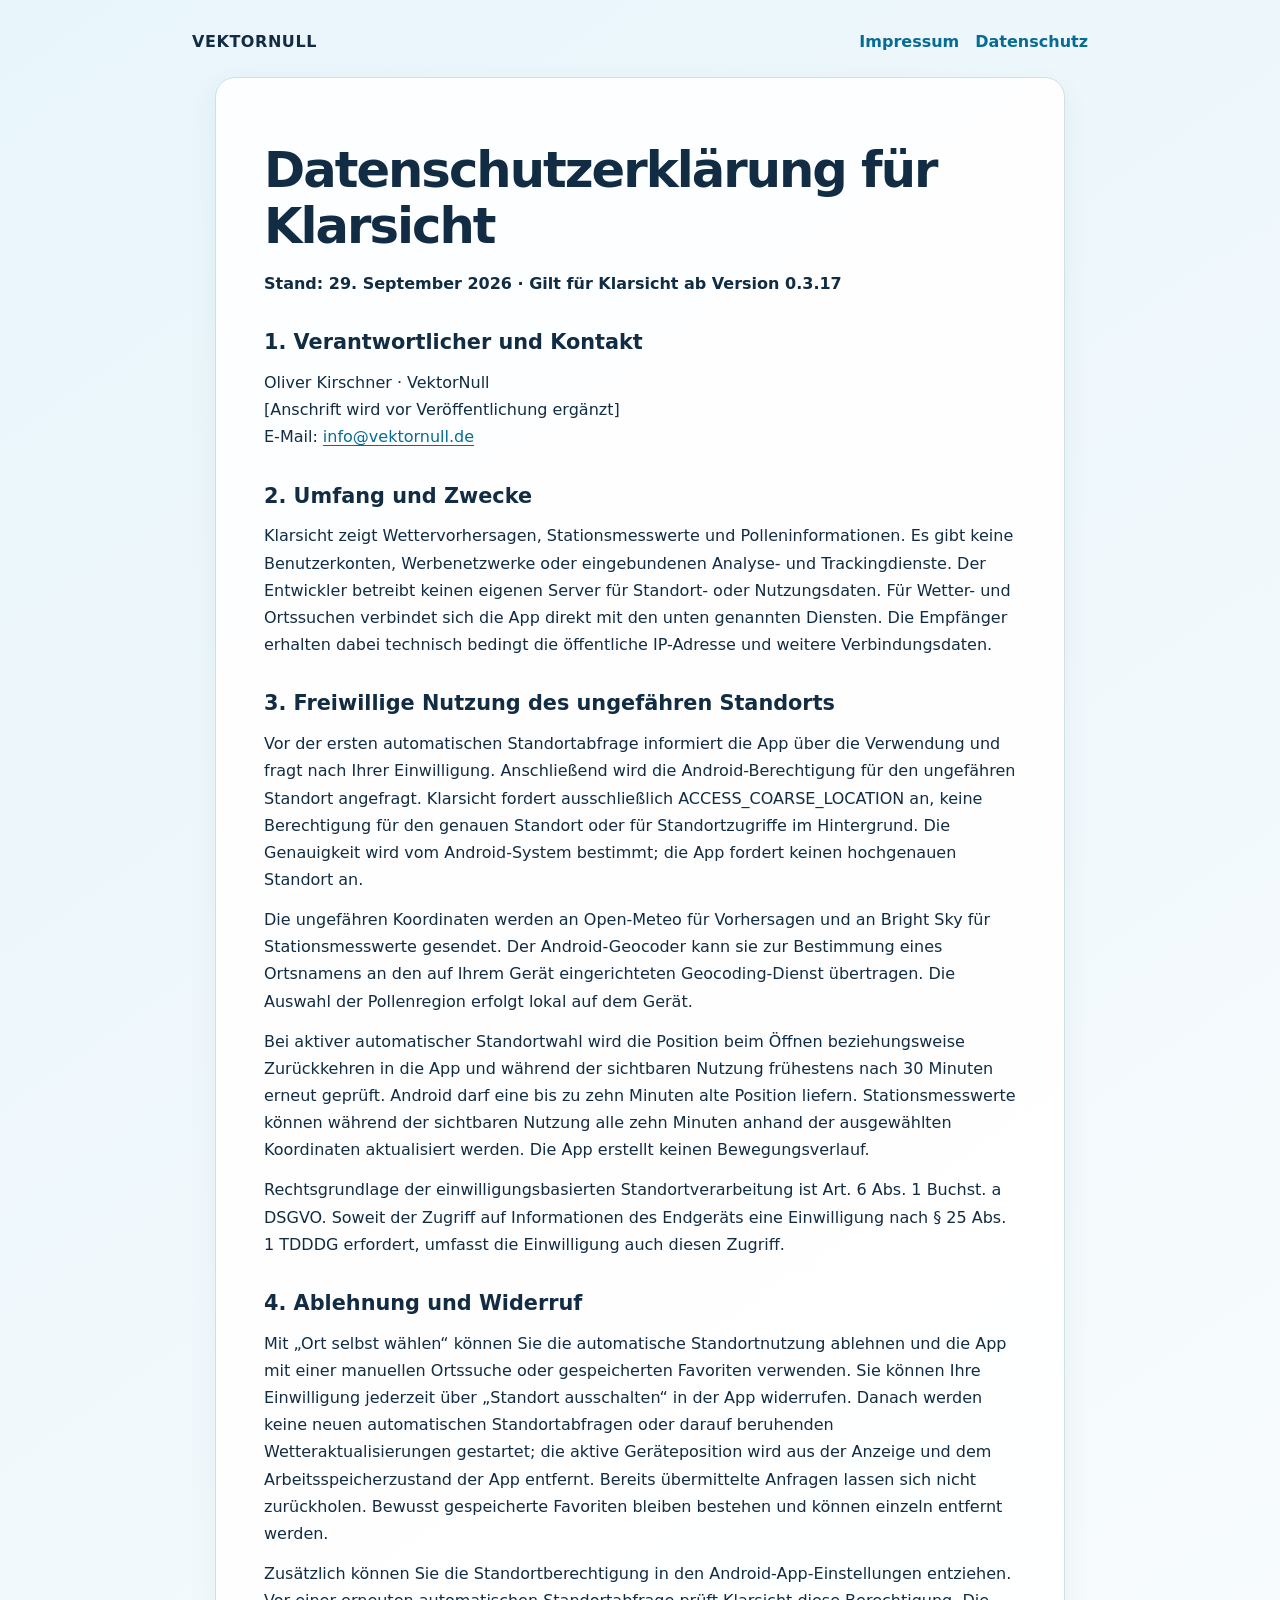
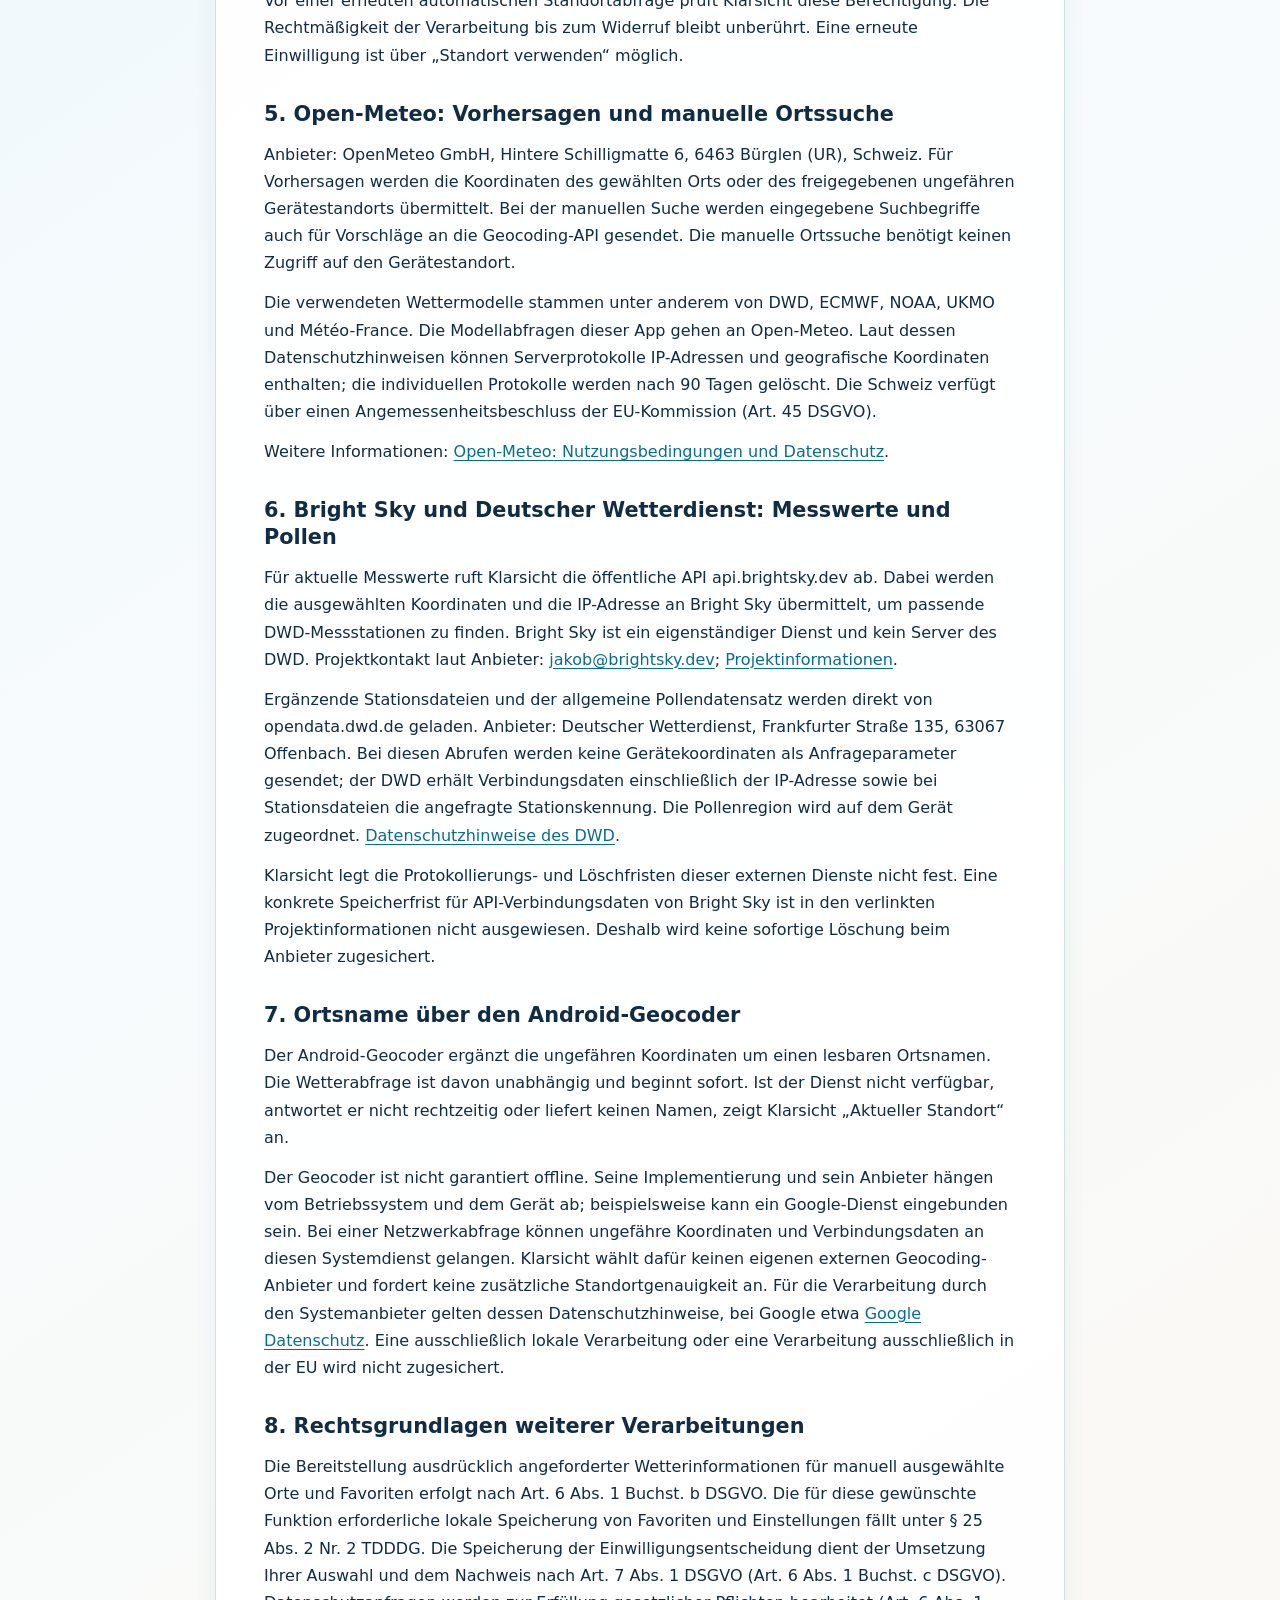
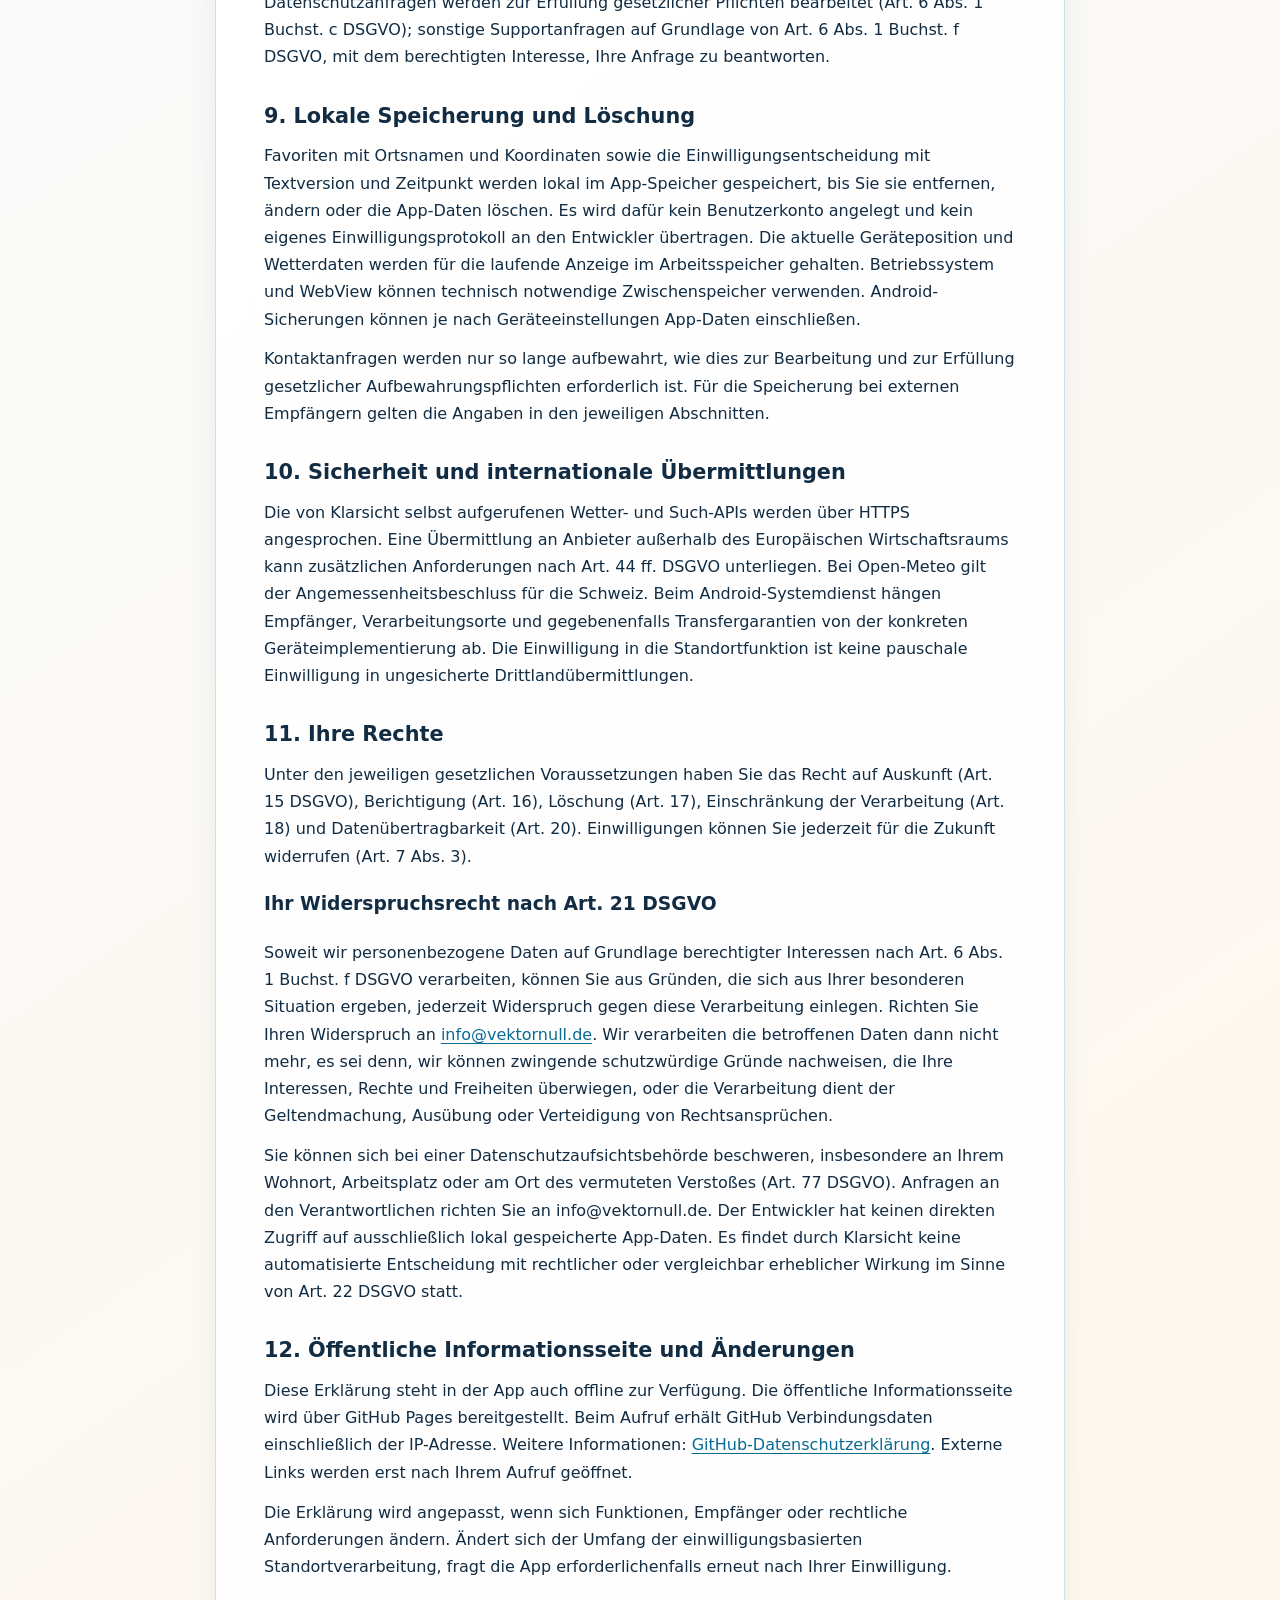
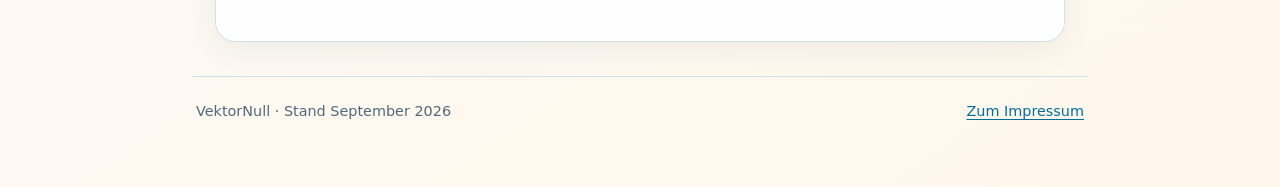
==== datenschutz.html @ 900a092e "Hebe Widerspruchsrecht in der Datenschutzerklärung gesondert hervor" ====
<!doctype html>
<html lang="de">
<head>
  <meta charset="utf-8">
  <meta name="viewport" content="width=device-width, initial-scale=1">
  <title>Datenschutzerklärung – Klarsicht</title>
  <meta name="description" content="Datenschutzerklärung der Android-App Klarsicht von VektorNull.">
  <link rel="stylesheet" href="style.css">
</head>
<body>
  <div class="wrap">
    <header class="topbar"><a class="brand" href="index.html">VEKTORNULL</a><nav aria-label="Hauptnavigation"><a href="index.html#impressum">Impressum</a><a href="datenschutz.html" aria-current="page">Datenschutz</a></nav></header>
    <main class="legal">
  <h1>Datenschutzerklärung für Klarsicht</h1>
  <p><strong>Stand: 29. September 2026 · Gilt für Klarsicht ab Version 0.3.17</strong></p>

  <h2>1. Verantwortlicher und Kontakt</h2>
  <p>Oliver Kirschner · VektorNull<br>[Anschrift wird vor Veröffentlichung ergänzt]<br>E-Mail: <a href="mailto:info@vektornull.de">info@vektornull.de</a></p>

  <h2>2. Umfang und Zwecke</h2>
  <p>Klarsicht zeigt Wettervorhersagen, Stationsmesswerte und Polleninformationen. Es gibt keine Benutzerkonten, Werbenetzwerke oder eingebundenen Analyse- und Trackingdienste. Der Entwickler betreibt keinen eigenen Server für Standort- oder Nutzungsdaten. Für Wetter- und Ortssuchen verbindet sich die App direkt mit den unten genannten Diensten. Die Empfänger erhalten dabei technisch bedingt die öffentliche IP-Adresse und weitere Verbindungsdaten.</p>

  <h2>3. Freiwillige Nutzung des ungefähren Standorts</h2>
  <p>Vor der ersten automatischen Standortabfrage informiert die App über die Verwendung und fragt nach Ihrer Einwilligung. Anschließend wird die Android-Berechtigung für den ungefähren Standort angefragt. Klarsicht fordert ausschließlich ACCESS_COARSE_LOCATION an, keine Berechtigung für den genauen Standort oder für Standortzugriffe im Hintergrund. Die Genauigkeit wird vom Android-System bestimmt; die App fordert keinen hochgenauen Standort an.</p>
  <p>Die ungefähren Koordinaten werden an Open-Meteo für Vorhersagen und an Bright Sky für Stationsmesswerte gesendet. Der Android-Geocoder kann sie zur Bestimmung eines Ortsnamens an den auf Ihrem Gerät eingerichteten Geocoding-Dienst übertragen. Die Auswahl der Pollenregion erfolgt lokal auf dem Gerät.</p>
  <p>Bei aktiver automatischer Standortwahl wird die Position beim Öffnen beziehungsweise Zurückkehren in die App und während der sichtbaren Nutzung frühestens nach 30 Minuten erneut geprüft. Android darf eine bis zu zehn Minuten alte Position liefern. Stationsmesswerte können während der sichtbaren Nutzung alle zehn Minuten anhand der ausgewählten Koordinaten aktualisiert werden. Die App erstellt keinen Bewegungsverlauf.</p>
  <p>Rechtsgrundlage der einwilligungsbasierten Standortverarbeitung ist Art. 6 Abs. 1 Buchst. a DSGVO. Soweit der Zugriff auf Informationen des Endgeräts eine Einwilligung nach § 25 Abs. 1 TDDDG erfordert, umfasst die Einwilligung auch diesen Zugriff.</p>

  <h2>4. Ablehnung und Widerruf</h2>
  <p>Mit „Ort selbst wählen“ können Sie die automatische Standortnutzung ablehnen und die App mit einer manuellen Ortssuche oder gespeicherten Favoriten verwenden. Sie können Ihre Einwilligung jederzeit über „Standort ausschalten“ in der App widerrufen. Danach werden keine neuen automatischen Standortabfragen oder darauf beruhenden Wetteraktualisierungen gestartet; die aktive Geräteposition wird aus der Anzeige und dem Arbeitsspeicherzustand der App entfernt. Bereits übermittelte Anfragen lassen sich nicht zurückholen. Bewusst gespeicherte Favoriten bleiben bestehen und können einzeln entfernt werden.</p>
  <p>Zusätzlich können Sie die Standortberechtigung in den Android-App-Einstellungen entziehen. Vor einer erneuten automatischen Standortabfrage prüft Klarsicht diese Berechtigung. Die Rechtmäßigkeit der Verarbeitung bis zum Widerruf bleibt unberührt. Eine erneute Einwilligung ist über „Standort verwenden“ möglich.</p>

  <h2>5. Open-Meteo: Vorhersagen und manuelle Ortssuche</h2>
  <p>Anbieter: OpenMeteo GmbH, Hintere Schilligmatte 6, 6463 Bürglen (UR), Schweiz. Für Vorhersagen werden die Koordinaten des gewählten Orts oder des freigegebenen ungefähren Gerätestandorts übermittelt. Bei der manuellen Suche werden eingegebene Suchbegriffe auch für Vorschläge an die Geocoding-API gesendet. Die manuelle Ortssuche benötigt keinen Zugriff auf den Gerätestandort.</p>
  <p>Die verwendeten Wettermodelle stammen unter anderem von DWD, ECMWF, NOAA, UKMO und Météo-France. Die Modellabfragen dieser App gehen an Open-Meteo. Laut dessen Datenschutzhinweisen können Serverprotokolle IP-Adressen und geografische Koordinaten enthalten; die individuellen Protokolle werden nach 90 Tagen gelöscht. Die Schweiz verfügt über einen Angemessenheitsbeschluss der EU-Kommission (Art. 45 DSGVO).</p>
  <p>Weitere Informationen: <a href="https://open-meteo.com/en/terms" target="_blank" rel="noopener noreferrer">Open-Meteo: Nutzungsbedingungen und Datenschutz</a>.</p>

  <h2>6. Bright Sky und Deutscher Wetterdienst: Messwerte und Pollen</h2>
  <p>Für aktuelle Messwerte ruft Klarsicht die öffentliche API api.brightsky.dev ab. Dabei werden die ausgewählten Koordinaten und die IP-Adresse an Bright Sky übermittelt, um passende DWD-Messstationen zu finden. Bright Sky ist ein eigenständiger Dienst und kein Server des DWD. Projektkontakt laut Anbieter: <a href="mailto:jakob@brightsky.dev">jakob@brightsky.dev</a>; <a href="https://brightsky.dev/" target="_blank" rel="noopener noreferrer">Projektinformationen</a>.</p>
  <p>Ergänzende Stationsdateien und der allgemeine Pollendatensatz werden direkt von opendata.dwd.de geladen. Anbieter: Deutscher Wetterdienst, Frankfurter Straße 135, 63067 Offenbach. Bei diesen Abrufen werden keine Gerätekoordinaten als Anfrageparameter gesendet; der DWD erhält Verbindungsdaten einschließlich der IP-Adresse sowie bei Stationsdateien die angefragte Stationskennung. Die Pollenregion wird auf dem Gerät zugeordnet. <a href="https://www.dwd.de/DE/service/datenschutz/datenschutz_node.html" target="_blank" rel="noopener noreferrer">Datenschutzhinweise des DWD</a>.</p>
  <p>Klarsicht legt die Protokollierungs- und Löschfristen dieser externen Dienste nicht fest. Eine konkrete Speicherfrist für API-Verbindungsdaten von Bright Sky ist in den verlinkten Projektinformationen nicht ausgewiesen. Deshalb wird keine sofortige Löschung beim Anbieter zugesichert.</p>

  <h2>7. Ortsname über den Android-Geocoder</h2>
  <p>Der Android-Geocoder ergänzt die ungefähren Koordinaten um einen lesbaren Ortsnamen. Die Wetterabfrage ist davon unabhängig und beginnt sofort. Ist der Dienst nicht verfügbar, antwortet er nicht rechtzeitig oder liefert keinen Namen, zeigt Klarsicht „Aktueller Standort“ an.</p>
  <p>Der Geocoder ist nicht garantiert offline. Seine Implementierung und sein Anbieter hängen vom Betriebssystem und dem Gerät ab; beispielsweise kann ein Google-Dienst eingebunden sein. Bei einer Netzwerkabfrage können ungefähre Koordinaten und Verbindungsdaten an diesen Systemdienst gelangen. Klarsicht wählt dafür keinen eigenen externen Geocoding-Anbieter und fordert keine zusätzliche Standortgenauigkeit an. Für die Verarbeitung durch den Systemanbieter gelten dessen Datenschutzhinweise, bei Google etwa <a href="https://policies.google.com/privacy?hl=de" target="_blank" rel="noopener noreferrer">Google Datenschutz</a>. Eine ausschließlich lokale Verarbeitung oder eine Verarbeitung ausschließlich in der EU wird nicht zugesichert.</p>

  <h2>8. Rechtsgrundlagen weiterer Verarbeitungen</h2>
  <p>Die Bereitstellung ausdrücklich angeforderter Wetterinformationen für manuell ausgewählte Orte und Favoriten erfolgt nach Art. 6 Abs. 1 Buchst. b DSGVO. Die für diese gewünschte Funktion erforderliche lokale Speicherung von Favoriten und Einstellungen fällt unter § 25 Abs. 2 Nr. 2 TDDDG. Die Speicherung der Einwilligungsentscheidung dient der Umsetzung Ihrer Auswahl und dem Nachweis nach Art. 7 Abs. 1 DSGVO (Art. 6 Abs. 1 Buchst. c DSGVO). Datenschutzanfragen werden zur Erfüllung gesetzlicher Pflichten bearbeitet (Art. 6 Abs. 1 Buchst. c DSGVO); sonstige Supportanfragen auf Grundlage von Art. 6 Abs. 1 Buchst. f DSGVO, mit dem berechtigten Interesse, Ihre Anfrage zu beantworten.</p>

  <h2>9. Lokale Speicherung und Löschung</h2>
  <p>Favoriten mit Ortsnamen und Koordinaten sowie die Einwilligungsentscheidung mit Textversion und Zeitpunkt werden lokal im App-Speicher gespeichert, bis Sie sie entfernen, ändern oder die App-Daten löschen. Es wird dafür kein Benutzerkonto angelegt und kein eigenes Einwilligungsprotokoll an den Entwickler übertragen. Die aktuelle Geräteposition und Wetterdaten werden für die laufende Anzeige im Arbeitsspeicher gehalten. Betriebssystem und WebView können technisch notwendige Zwischenspeicher verwenden. Android-Sicherungen können je nach Geräteeinstellungen App-Daten einschließen.</p>
  <p>Kontaktanfragen werden nur so lange aufbewahrt, wie dies zur Bearbeitung und zur Erfüllung gesetzlicher Aufbewahrungspflichten erforderlich ist. Für die Speicherung bei externen Empfängern gelten die Angaben in den jeweiligen Abschnitten.</p>

  <h2>10. Sicherheit und internationale Übermittlungen</h2>
  <p>Die von Klarsicht selbst aufgerufenen Wetter- und Such-APIs werden über HTTPS angesprochen. Eine Übermittlung an Anbieter außerhalb des Europäischen Wirtschaftsraums kann zusätzlichen Anforderungen nach Art. 44 ff. DSGVO unterliegen. Bei Open-Meteo gilt der Angemessenheitsbeschluss für die Schweiz. Beim Android-Systemdienst hängen Empfänger, Verarbeitungsorte und gegebenenfalls Transfergarantien von der konkreten Geräteimplementierung ab. Die Einwilligung in die Standortfunktion ist keine pauschale Einwilligung in ungesicherte Drittlandübermittlungen.</p>

  <h2>11. Ihre Rechte</h2>
  <p>Unter den jeweiligen gesetzlichen Voraussetzungen haben Sie das Recht auf Auskunft (Art. 15 DSGVO), Berichtigung (Art. 16), Löschung (Art. 17), Einschränkung der Verarbeitung (Art. 18) und Datenübertragbarkeit (Art. 20). Einwilligungen können Sie jederzeit für die Zukunft widerrufen (Art. 7 Abs. 3).</p>
  <aside class="objection" aria-labelledby="widerspruch"><h3 id="widerspruch">Ihr Widerspruchsrecht nach Art. 21 DSGVO</h3><p>Soweit wir personenbezogene Daten auf Grundlage berechtigter Interessen nach Art. 6 Abs. 1 Buchst. f DSGVO verarbeiten, können Sie aus Gründen, die sich aus Ihrer besonderen Situation ergeben, jederzeit Widerspruch gegen diese Verarbeitung einlegen. Richten Sie Ihren Widerspruch an <a href="mailto:info@vektornull.de">info@vektornull.de</a>. Wir verarbeiten die betroffenen Daten dann nicht mehr, es sei denn, wir können zwingende schutzwürdige Gründe nachweisen, die Ihre Interessen, Rechte und Freiheiten überwiegen, oder die Verarbeitung dient der Geltendmachung, Ausübung oder Verteidigung von Rechtsansprüchen.</p></aside>

  <p>Sie können sich bei einer Datenschutzaufsichtsbehörde beschweren, insbesondere an Ihrem Wohnort, Arbeitsplatz oder am Ort des vermuteten Verstoßes (Art. 77 DSGVO). Anfragen an den Verantwortlichen richten Sie an info@vektornull.de. Der Entwickler hat keinen direkten Zugriff auf ausschließlich lokal gespeicherte App-Daten. Es findet durch Klarsicht keine automatisierte Entscheidung mit rechtlicher oder vergleichbar erheblicher Wirkung im Sinne von Art. 22 DSGVO statt.</p>

  <h2>12. Öffentliche Informationsseite und Änderungen</h2>
  <p>Diese Erklärung steht in der App auch offline zur Verfügung. Die öffentliche Informationsseite wird über GitHub Pages bereitgestellt. Beim Aufruf erhält GitHub Verbindungsdaten einschließlich der IP-Adresse. Weitere Informationen: <a href="https://docs.github.com/de/site-policy/privacy-policies/github-general-privacy-statement" target="_blank" rel="noopener noreferrer">GitHub-Datenschutzerklärung</a>. Externe Links werden erst nach Ihrem Aufruf geöffnet.</p>
  <p>Die Erklärung wird angepasst, wenn sich Funktionen, Empfänger oder rechtliche Anforderungen ändern. Ändert sich der Umfang der einwilligungsbasierten Standortverarbeitung, fragt die App erforderlichenfalls erneut nach Ihrer Einwilligung.</p>

    </main>
    <footer class="site-footer"><span>VektorNull · Stand September 2026</span><a href="index.html">Zum Impressum</a></footer>
  </div>
</body>
</html>
---- style.css ----
:root{color-scheme:light;--ink:#112c43;--muted:#53697b;--line:#cfe0e9;--blue:#087eaf;--pale:#eef7fb}
*{box-sizing:border-box}html{scroll-behavior:smooth}body{margin:0;background:linear-gradient(145deg,#e8f5fb 0%,#f7fbfd 42%,#fff7ec 100%);color:var(--ink);font:16px/1.7 system-ui,-apple-system,Segoe UI,Roboto,sans-serif}a{color:#086b94;text-underline-offset:3px}a:hover{color:#044b6d}a:focus-visible{outline:3px solid #ffbe49;outline-offset:3px;border-radius:3px}.wrap{max-width:940px;margin:auto;padding:28px 22px 64px}.topbar{display:flex;justify-content:space-between;align-items:center;gap:18px;padding:0 0 22px}.brand{font-weight:800;letter-spacing:.035em;text-decoration:none;color:var(--ink)}.topbar nav{display:flex;flex-wrap:wrap;gap:16px}.topbar nav a{text-decoration:none;font-weight:650}.hero{overflow:hidden;border-radius:24px;background:#061a2b;box-shadow:0 18px 42px #163e5a2a}.hero img{display:block;width:100%;height:auto;aspect-ratio:3/1;object-fit:cover}.intro{padding:28px 4px 12px}.eyebrow{text-transform:uppercase;letter-spacing:.16em;font-size:.75rem;font-weight:800;color:#1277a3}.intro h1,.legal h1{font-size:clamp(2rem,5vw,3.1rem);letter-spacing:-.04em;line-height:1.13;margin:.32em 0}.intro p{color:var(--muted);max-width:65ch}.grid{display:grid;grid-template-columns:1fr 1fr;gap:20px;margin:20px 0}.card,.legal{background:#ffffffeb;border:1px solid var(--line);border-radius:20px;box-shadow:0 10px 30px #234b6210}.card{padding:25px}.card h2{font-size:1.24rem;line-height:1.3;margin:0 0 12px}.card p{margin:0 0 14px;color:var(--muted)}.card p:last-child{margin-bottom:0}.card strong{color:var(--ink)}.banner-link{display:block;overflow:hidden;border-radius:13px;margin:-11px -11px 17px;position:relative;aspect-ratio:2.45/1;background:#9bcae6}.banner-link img{display:block;width:125%;max-width:none;height:auto}.banner-link:focus-visible{outline-offset:5px}.text-link{font-weight:750}.legal{padding:clamp(24px,5vw,48px);max-width:850px;margin:auto}.legal h2{font-size:1.3rem;line-height:1.3;margin:2rem 0 .5rem}.legal p{margin:.8rem 0}.legal .meta{color:var(--muted);font-size:.94rem}.site-footer{border-top:1px solid var(--line);margin-top:34px;padding:22px 4px 0;color:var(--muted);font-size:.9rem;display:flex;gap:12px;justify-content:space-between;flex-wrap:wrap}@media(max-width:640px){.wrap{padding:18px 15px 44px}.grid{grid-template-columns:1fr}.topbar{align-items:flex-start}.topbar nav{gap:10px}.hero{border-radius:16px}.intro{padding-top:22px}.card{padding:20px}.legal{border-radius:16px}.banner-link{aspect-ratio:2.4/1}.banner-link img{width:125%}}
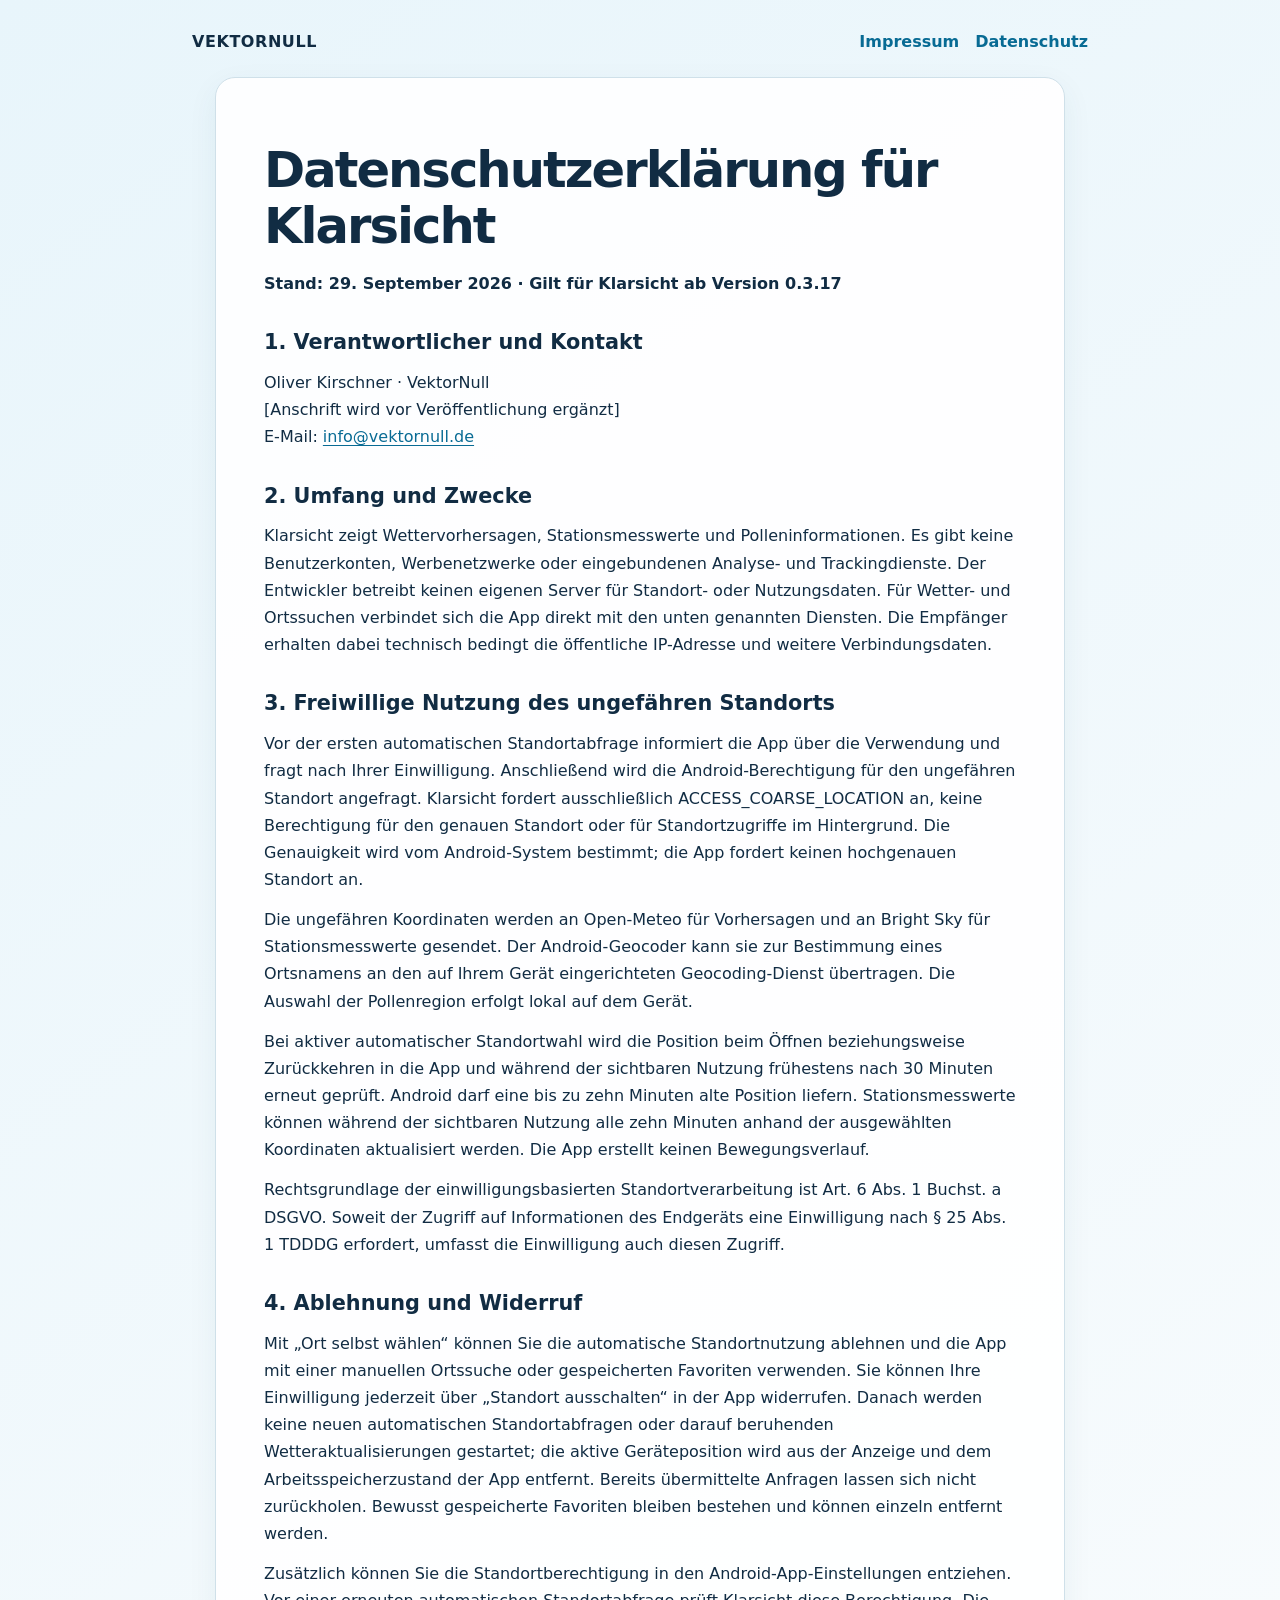
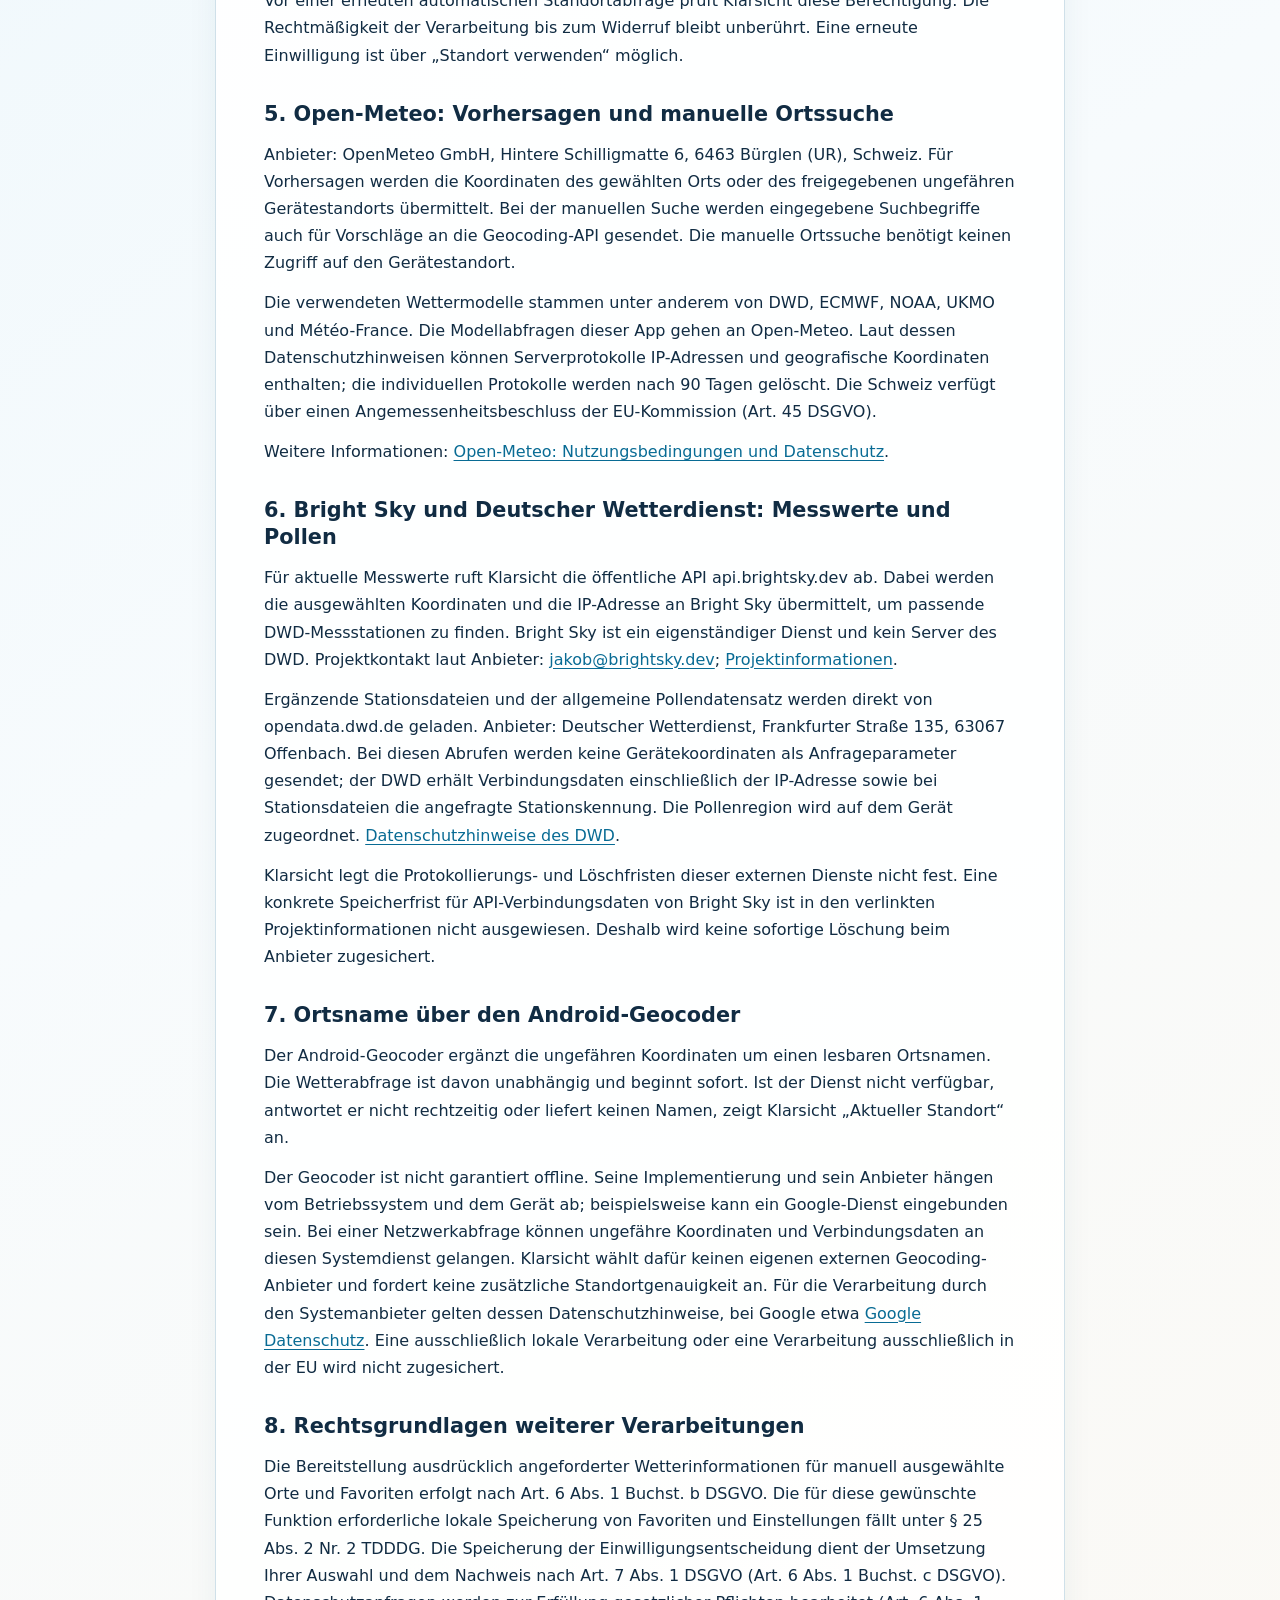
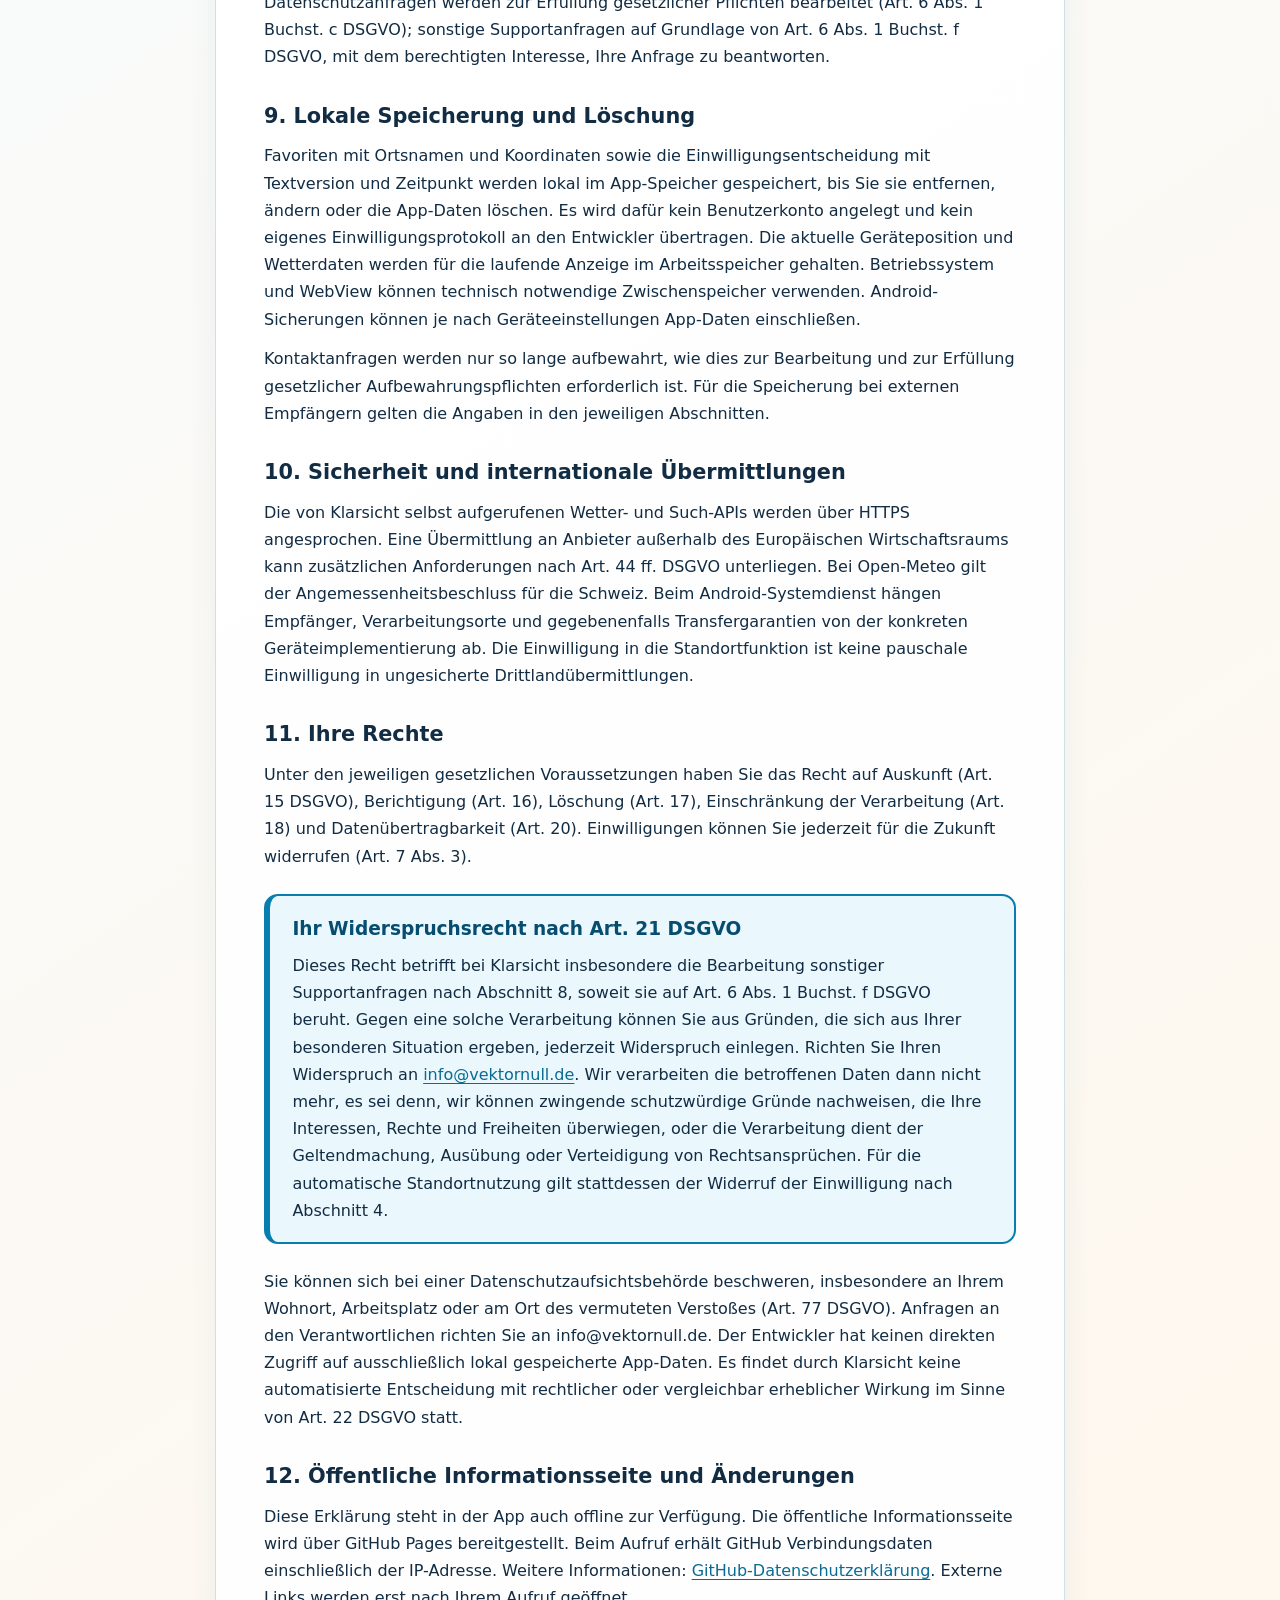
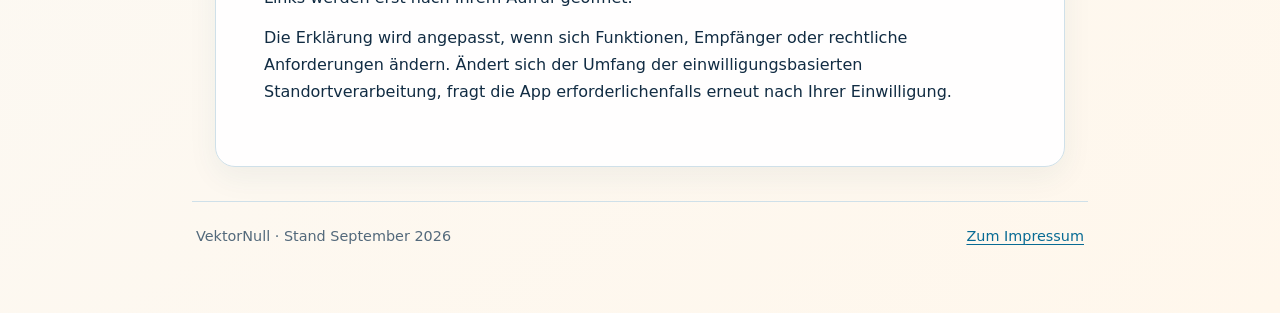
==== commit e80506a1: "Präzisiere Widerspruchsrecht für Supportanfragen" ====
--- a/datenschutz.html
+++ b/datenschutz.html
@@ -56,7 +56,7 @@
 
   <h2>11. Ihre Rechte</h2>
   <p>Unter den jeweiligen gesetzlichen Voraussetzungen haben Sie das Recht auf Auskunft (Art. 15 DSGVO), Berichtigung (Art. 16), Löschung (Art. 17), Einschränkung der Verarbeitung (Art. 18) und Datenübertragbarkeit (Art. 20). Einwilligungen können Sie jederzeit für die Zukunft widerrufen (Art. 7 Abs. 3).</p>
-  <aside class="objection" aria-labelledby="widerspruch"><h3 id="widerspruch">Ihr Widerspruchsrecht nach Art. 21 DSGVO</h3><p>Soweit wir personenbezogene Daten auf Grundlage berechtigter Interessen nach Art. 6 Abs. 1 Buchst. f DSGVO verarbeiten, können Sie aus Gründen, die sich aus Ihrer besonderen Situation ergeben, jederzeit Widerspruch gegen diese Verarbeitung einlegen. Richten Sie Ihren Widerspruch an <a href="mailto:info@vektornull.de">info@vektornull.de</a>. Wir verarbeiten die betroffenen Daten dann nicht mehr, es sei denn, wir können zwingende schutzwürdige Gründe nachweisen, die Ihre Interessen, Rechte und Freiheiten überwiegen, oder die Verarbeitung dient der Geltendmachung, Ausübung oder Verteidigung von Rechtsansprüchen.</p></aside>
+  <aside class="objection" aria-labelledby="widerspruch"><h3 id="widerspruch">Ihr Widerspruchsrecht nach Art. 21 DSGVO</h3><p>Dieses Recht betrifft bei Klarsicht insbesondere die Bearbeitung sonstiger Supportanfragen nach Abschnitt 8, soweit sie auf Art. 6 Abs. 1 Buchst. f DSGVO beruht. Gegen eine solche Verarbeitung können Sie aus Gründen, die sich aus Ihrer besonderen Situation ergeben, jederzeit Widerspruch einlegen. Richten Sie Ihren Widerspruch an <a href="mailto:info@vektornull.de">info@vektornull.de</a>. Wir verarbeiten die betroffenen Daten dann nicht mehr, es sei denn, wir können zwingende schutzwürdige Gründe nachweisen, die Ihre Interessen, Rechte und Freiheiten überwiegen, oder die Verarbeitung dient der Geltendmachung, Ausübung oder Verteidigung von Rechtsansprüchen. Für die automatische Standortnutzung gilt stattdessen der Widerruf der Einwilligung nach Abschnitt 4.</p></aside>
 
   <p>Sie können sich bei einer Datenschutzaufsichtsbehörde beschweren, insbesondere an Ihrem Wohnort, Arbeitsplatz oder am Ort des vermuteten Verstoßes (Art. 77 DSGVO). Anfragen an den Verantwortlichen richten Sie an info@vektornull.de. Der Entwickler hat keinen direkten Zugriff auf ausschließlich lokal gespeicherte App-Daten. Es findet durch Klarsicht keine automatisierte Entscheidung mit rechtlicher oder vergleichbar erheblicher Wirkung im Sinne von Art. 22 DSGVO statt.</p>
 
--- a/style.css
+++ b/style.css
@@ -1,2 +1,4 @@
 :root{color-scheme:light;--ink:#112c43;--muted:#53697b;--line:#cfe0e9;--blue:#087eaf;--pale:#eef7fb}
 *{box-sizing:border-box}html{scroll-behavior:smooth}body{margin:0;background:linear-gradient(145deg,#e8f5fb 0%,#f7fbfd 42%,#fff7ec 100%);color:var(--ink);font:16px/1.7 system-ui,-apple-system,Segoe UI,Roboto,sans-serif}a{color:#086b94;text-underline-offset:3px}a:hover{color:#044b6d}a:focus-visible{outline:3px solid #ffbe49;outline-offset:3px;border-radius:3px}.wrap{max-width:940px;margin:auto;padding:28px 22px 64px}.topbar{display:flex;justify-content:space-between;align-items:center;gap:18px;padding:0 0 22px}.brand{font-weight:800;letter-spacing:.035em;text-decoration:none;color:var(--ink)}.topbar nav{display:flex;flex-wrap:wrap;gap:16px}.topbar nav a{text-decoration:none;font-weight:650}.hero{overflow:hidden;border-radius:24px;background:#061a2b;box-shadow:0 18px 42px #163e5a2a}.hero img{display:block;width:100%;height:auto;aspect-ratio:3/1;object-fit:cover}.intro{padding:28px 4px 12px}.eyebrow{text-transform:uppercase;letter-spacing:.16em;font-size:.75rem;font-weight:800;color:#1277a3}.intro h1,.legal h1{font-size:clamp(2rem,5vw,3.1rem);letter-spacing:-.04em;line-height:1.13;margin:.32em 0}.intro p{color:var(--muted);max-width:65ch}.grid{display:grid;grid-template-columns:1fr 1fr;gap:20px;margin:20px 0}.card,.legal{background:#ffffffeb;border:1px solid var(--line);border-radius:20px;box-shadow:0 10px 30px #234b6210}.card{padding:25px}.card h2{font-size:1.24rem;line-height:1.3;margin:0 0 12px}.card p{margin:0 0 14px;color:var(--muted)}.card p:last-child{margin-bottom:0}.card strong{color:var(--ink)}.banner-link{display:block;overflow:hidden;border-radius:13px;margin:-11px -11px 17px;position:relative;aspect-ratio:2.45/1;background:#9bcae6}.banner-link img{display:block;width:125%;max-width:none;height:auto}.banner-link:focus-visible{outline-offset:5px}.text-link{font-weight:750}.legal{padding:clamp(24px,5vw,48px);max-width:850px;margin:auto}.legal h2{font-size:1.3rem;line-height:1.3;margin:2rem 0 .5rem}.legal p{margin:.8rem 0}.legal .meta{color:var(--muted);font-size:.94rem}.site-footer{border-top:1px solid var(--line);margin-top:34px;padding:22px 4px 0;color:var(--muted);font-size:.9rem;display:flex;gap:12px;justify-content:space-between;flex-wrap:wrap}@media(max-width:640px){.wrap{padding:18px 15px 44px}.grid{grid-template-columns:1fr}.topbar{align-items:flex-start}.topbar nav{gap:10px}.hero{border-radius:16px}.intro{padding-top:22px}.card{padding:20px}.legal{border-radius:16px}.banner-link{aspect-ratio:2.4/1}.banner-link img{width:125%}}
+
+.objection{margin:1.5rem 0;padding:1.1rem 1.4rem;border:2px solid #087eaf;border-left-width:6px;background:#eaf7fc;border-radius:14px}.objection h3{margin:0 0 .45rem;font-size:1.16rem;color:#064d70}.objection p{margin:0}
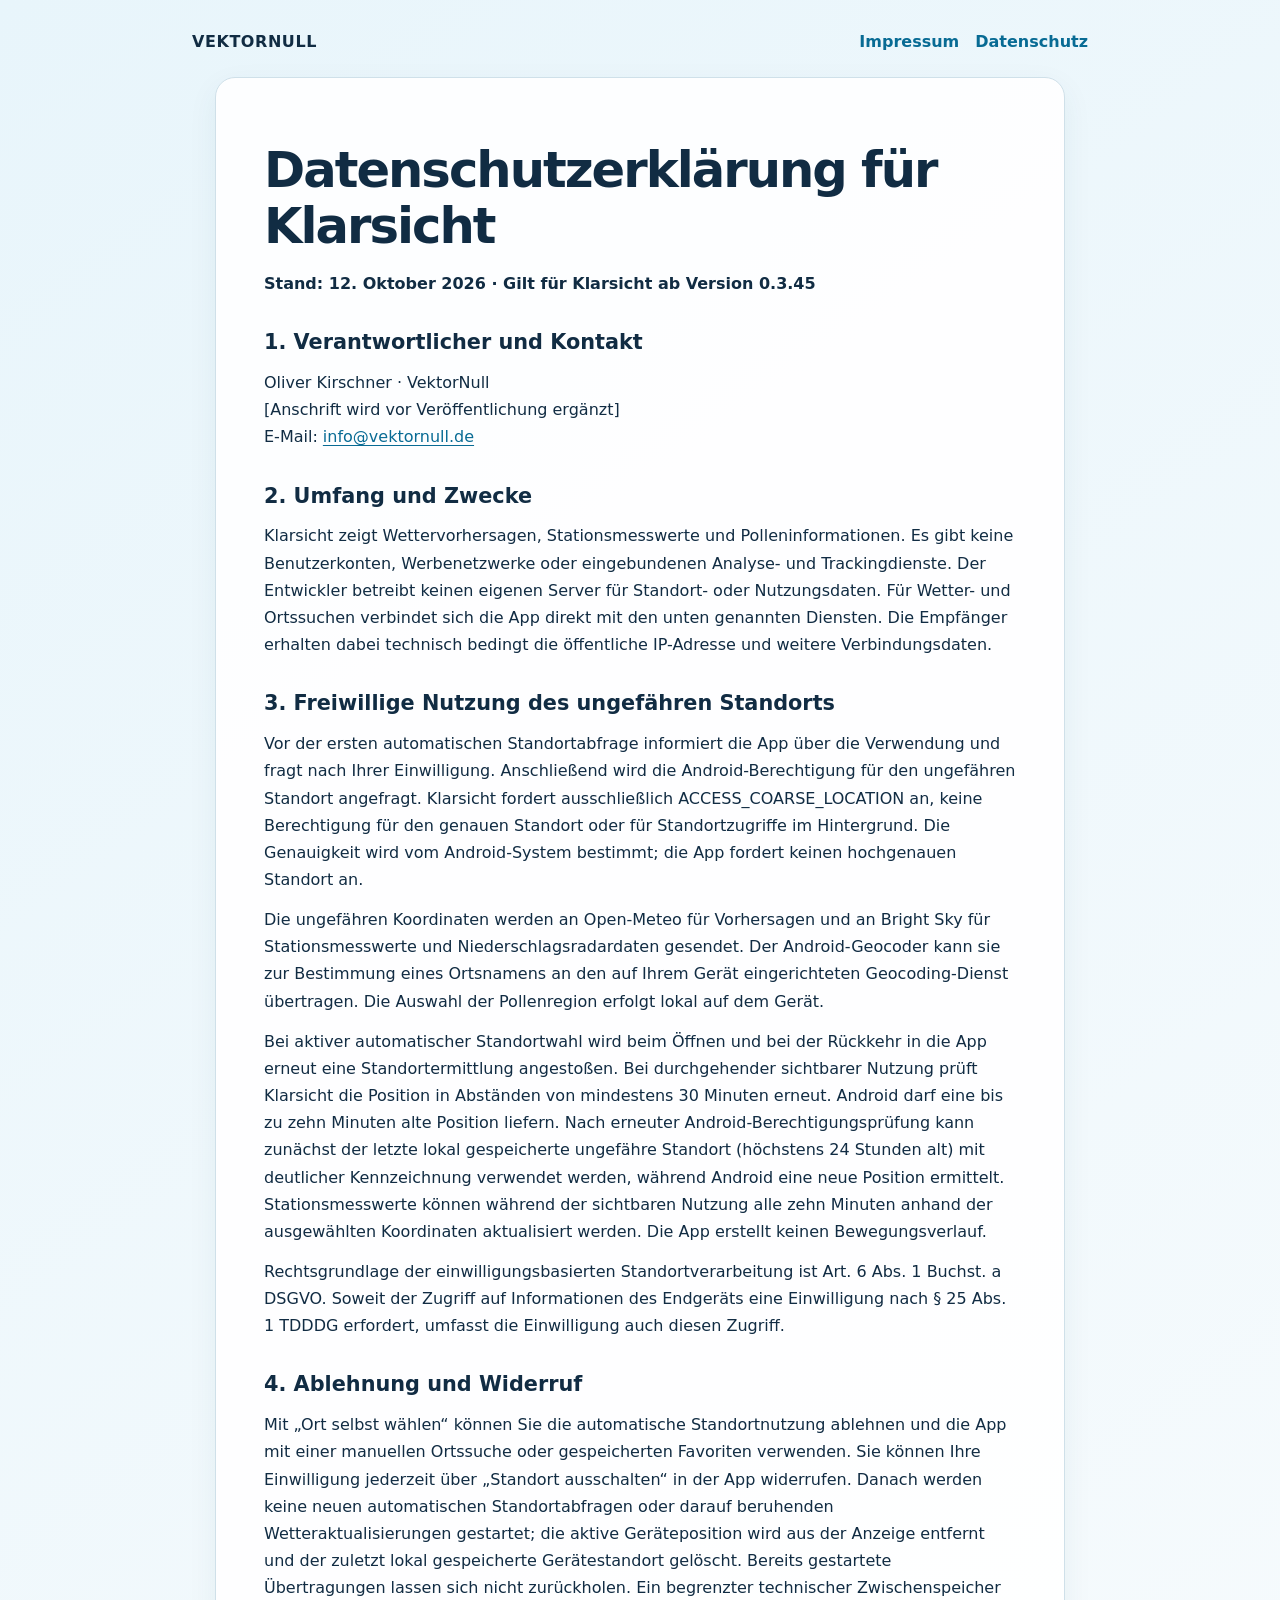
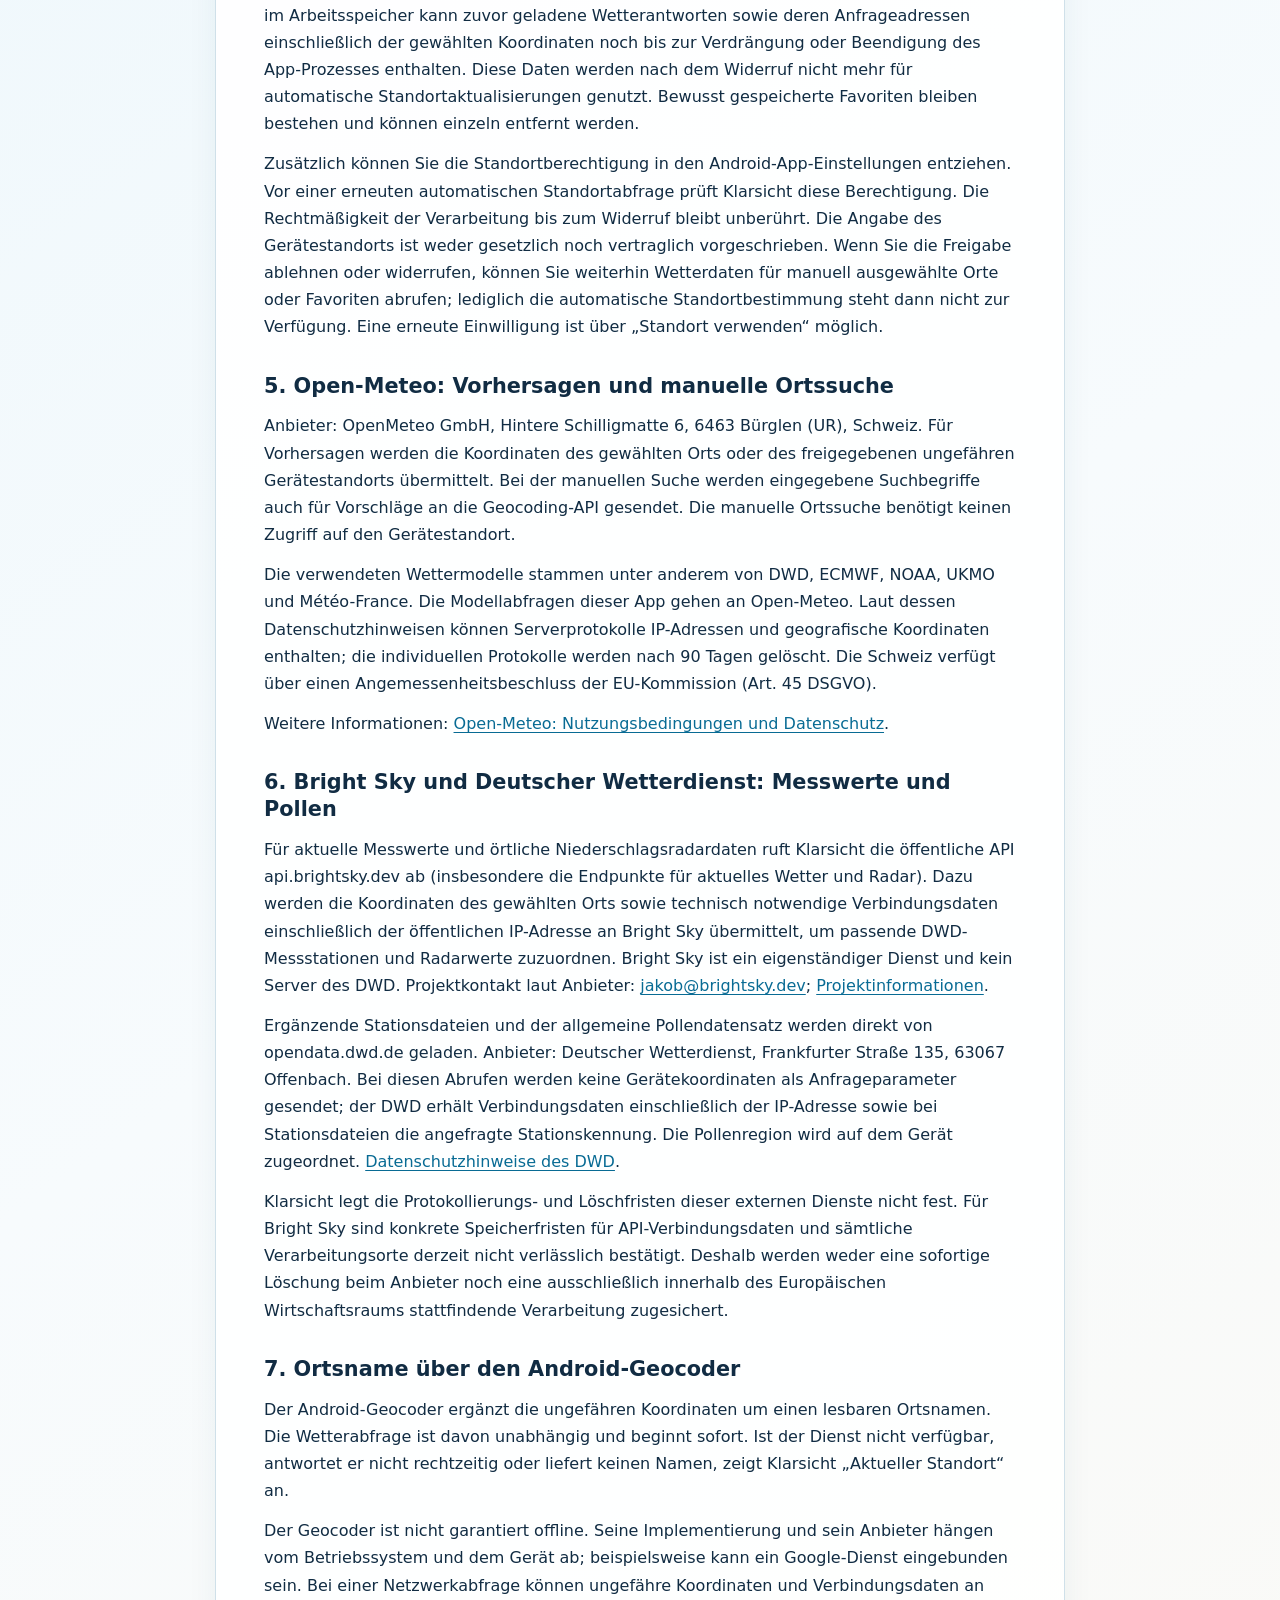
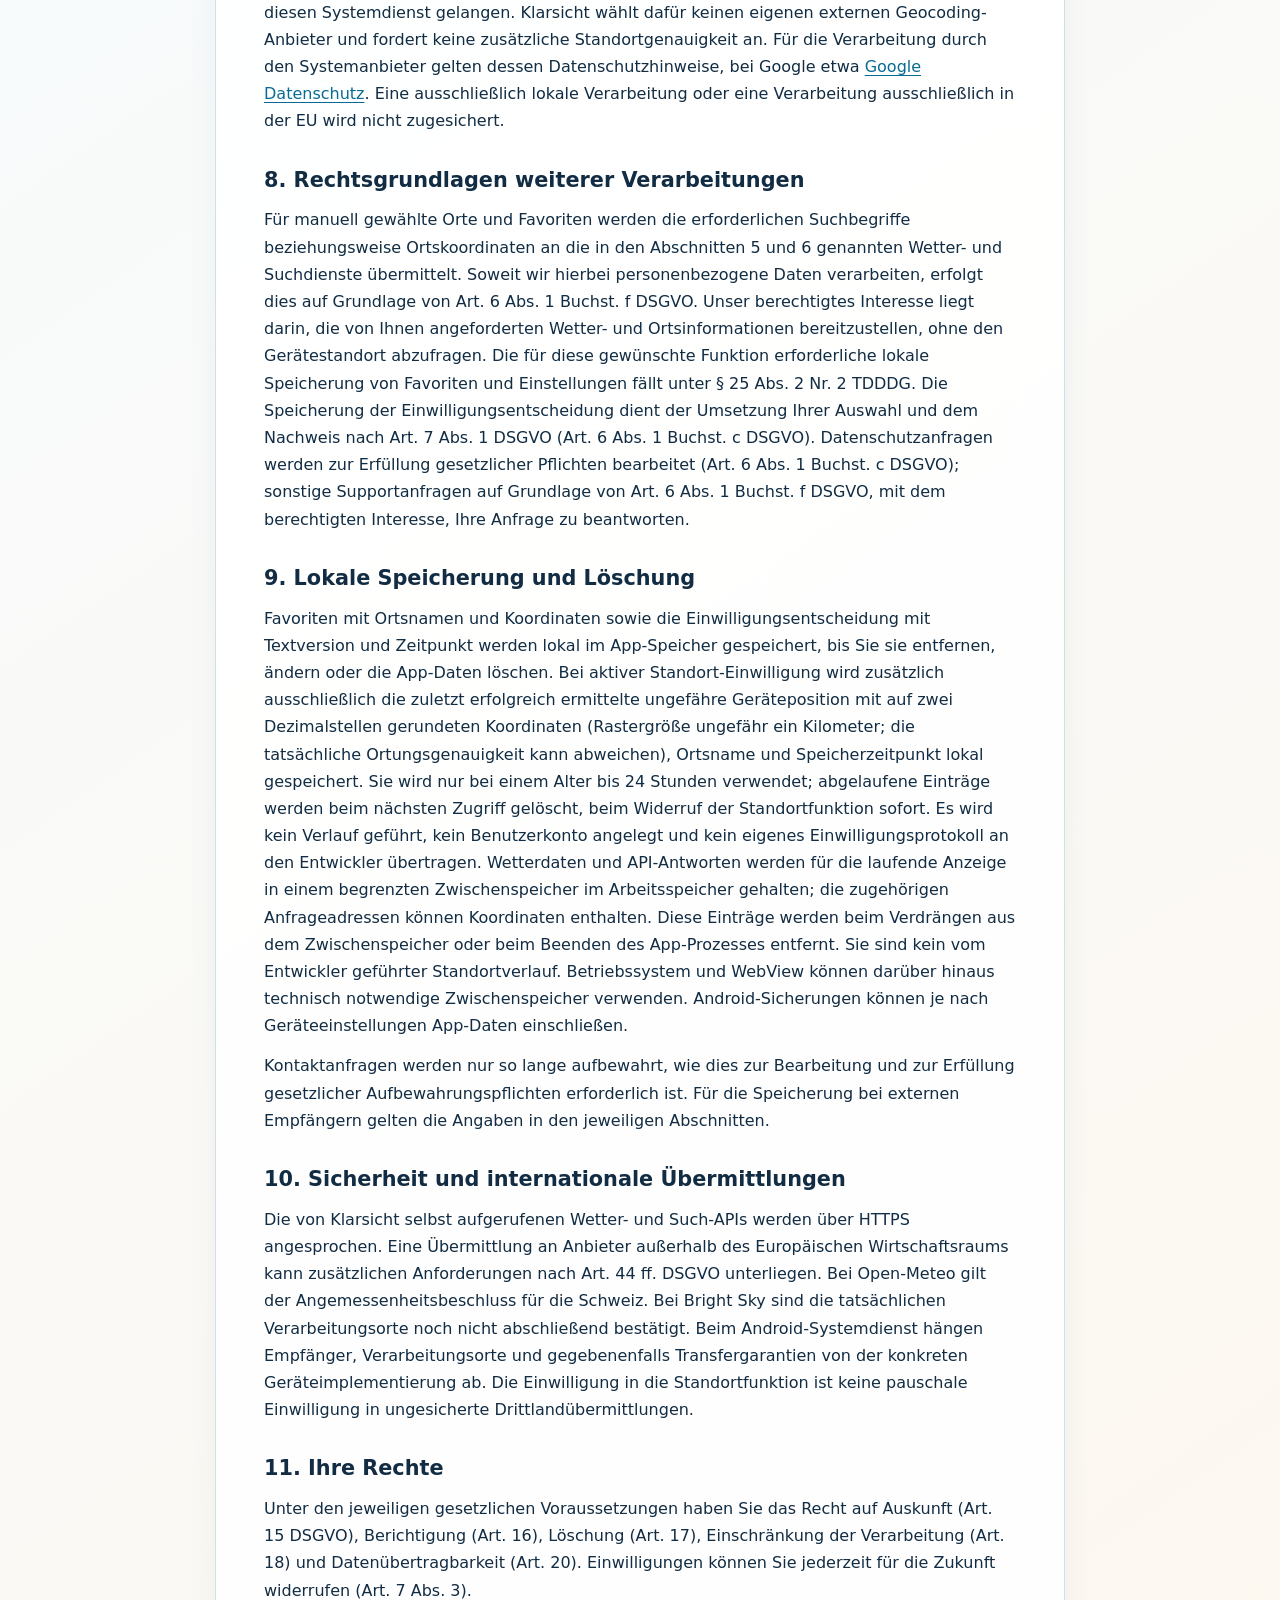
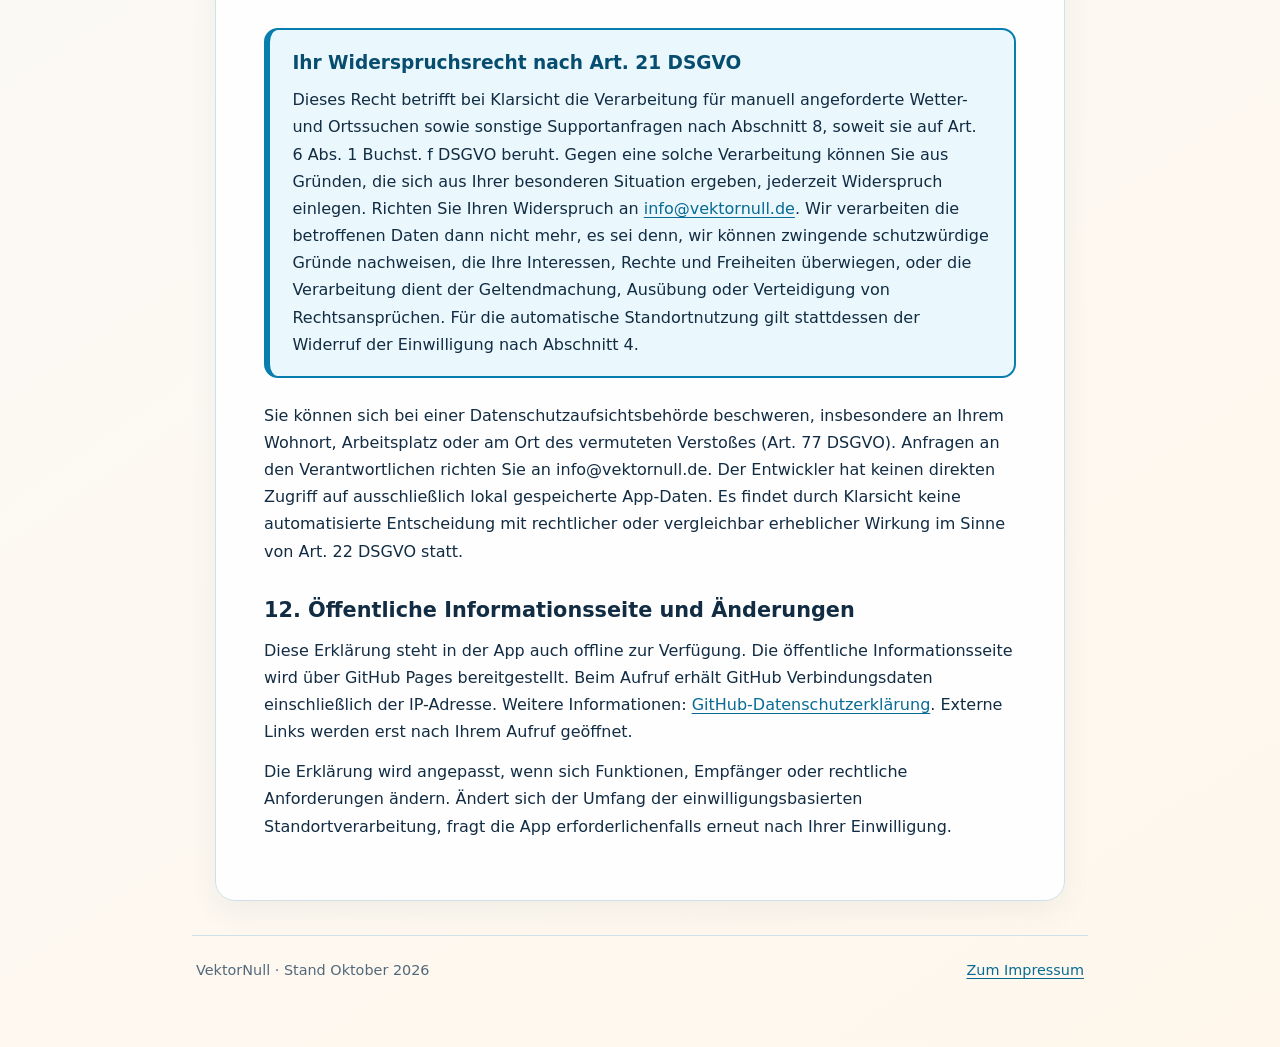
==== commit 663b3b27: "Oeffentliche Klarsicht Datenschutzerklaerung mit App synchronisieren" ====
--- a/datenschutz.html
+++ b/datenschutz.html
@@ -12,7 +12,7 @@
     <header class="topbar"><a class="brand" href="index.html">VEKTORNULL</a><nav aria-label="Hauptnavigation"><a href="index.html#impressum">Impressum</a><a href="datenschutz.html" aria-current="page">Datenschutz</a></nav></header>
     <main class="legal">
   <h1>Datenschutzerklärung für Klarsicht</h1>
-  <p><strong>Stand: 29. September 2026 · Gilt für Klarsicht ab Version 0.3.17</strong></p>
+  <p><strong>Stand: 12. Oktober 2026 · Gilt für Klarsicht ab Version 0.3.45</strong></p>
 
   <h2>1. Verantwortlicher und Kontakt</h2>
   <p>Oliver Kirschner · VektorNull<br>[Anschrift wird vor Veröffentlichung ergänzt]<br>E-Mail: <a href="mailto:info@vektornull.de">info@vektornull.de</a></p>
@@ -22,13 +22,13 @@
 
   <h2>3. Freiwillige Nutzung des ungefähren Standorts</h2>
   <p>Vor der ersten automatischen Standortabfrage informiert die App über die Verwendung und fragt nach Ihrer Einwilligung. Anschließend wird die Android-Berechtigung für den ungefähren Standort angefragt. Klarsicht fordert ausschließlich ACCESS_COARSE_LOCATION an, keine Berechtigung für den genauen Standort oder für Standortzugriffe im Hintergrund. Die Genauigkeit wird vom Android-System bestimmt; die App fordert keinen hochgenauen Standort an.</p>
-  <p>Die ungefähren Koordinaten werden an Open-Meteo für Vorhersagen und an Bright Sky für Stationsmesswerte gesendet. Der Android-Geocoder kann sie zur Bestimmung eines Ortsnamens an den auf Ihrem Gerät eingerichteten Geocoding-Dienst übertragen. Die Auswahl der Pollenregion erfolgt lokal auf dem Gerät.</p>
-  <p>Bei aktiver automatischer Standortwahl wird die Position beim Öffnen beziehungsweise Zurückkehren in die App und während der sichtbaren Nutzung frühestens nach 30 Minuten erneut geprüft. Android darf eine bis zu zehn Minuten alte Position liefern. Stationsmesswerte können während der sichtbaren Nutzung alle zehn Minuten anhand der ausgewählten Koordinaten aktualisiert werden. Die App erstellt keinen Bewegungsverlauf.</p>
+  <p>Die ungefähren Koordinaten werden an Open-Meteo für Vorhersagen und an Bright Sky für Stationsmesswerte und Niederschlagsradardaten gesendet. Der Android-Geocoder kann sie zur Bestimmung eines Ortsnamens an den auf Ihrem Gerät eingerichteten Geocoding-Dienst übertragen. Die Auswahl der Pollenregion erfolgt lokal auf dem Gerät.</p>
+  <p>Bei aktiver automatischer Standortwahl wird beim Öffnen und bei der Rückkehr in die App erneut eine Standortermittlung angestoßen. Bei durchgehender sichtbarer Nutzung prüft Klarsicht die Position in Abständen von mindestens 30 Minuten erneut. Android darf eine bis zu zehn Minuten alte Position liefern. Nach erneuter Android-Berechtigungsprüfung kann zunächst der letzte lokal gespeicherte ungefähre Standort (höchstens 24 Stunden alt) mit deutlicher Kennzeichnung verwendet werden, während Android eine neue Position ermittelt. Stationsmesswerte können während der sichtbaren Nutzung alle zehn Minuten anhand der ausgewählten Koordinaten aktualisiert werden. Die App erstellt keinen Bewegungsverlauf.</p>
   <p>Rechtsgrundlage der einwilligungsbasierten Standortverarbeitung ist Art. 6 Abs. 1 Buchst. a DSGVO. Soweit der Zugriff auf Informationen des Endgeräts eine Einwilligung nach § 25 Abs. 1 TDDDG erfordert, umfasst die Einwilligung auch diesen Zugriff.</p>
 
   <h2>4. Ablehnung und Widerruf</h2>
-  <p>Mit „Ort selbst wählen“ können Sie die automatische Standortnutzung ablehnen und die App mit einer manuellen Ortssuche oder gespeicherten Favoriten verwenden. Sie können Ihre Einwilligung jederzeit über „Standort ausschalten“ in der App widerrufen. Danach werden keine neuen automatischen Standortabfragen oder darauf beruhenden Wetteraktualisierungen gestartet; die aktive Geräteposition wird aus der Anzeige und dem Arbeitsspeicherzustand der App entfernt. Bereits übermittelte Anfragen lassen sich nicht zurückholen. Bewusst gespeicherte Favoriten bleiben bestehen und können einzeln entfernt werden.</p>
-  <p>Zusätzlich können Sie die Standortberechtigung in den Android-App-Einstellungen entziehen. Vor einer erneuten automatischen Standortabfrage prüft Klarsicht diese Berechtigung. Die Rechtmäßigkeit der Verarbeitung bis zum Widerruf bleibt unberührt. Eine erneute Einwilligung ist über „Standort verwenden“ möglich.</p>
+  <p>Mit „Ort selbst wählen“ können Sie die automatische Standortnutzung ablehnen und die App mit einer manuellen Ortssuche oder gespeicherten Favoriten verwenden. Sie können Ihre Einwilligung jederzeit über „Standort ausschalten“ in der App widerrufen. Danach werden keine neuen automatischen Standortabfragen oder darauf beruhenden Wetteraktualisierungen gestartet; die aktive Geräteposition wird aus der Anzeige entfernt und der zuletzt lokal gespeicherte Gerätestandort gelöscht. Bereits gestartete Übertragungen lassen sich nicht zurückholen. Ein begrenzter technischer Zwischenspeicher im Arbeitsspeicher kann zuvor geladene Wetterantworten sowie deren Anfrageadressen einschließlich der gewählten Koordinaten noch bis zur Verdrängung oder Beendigung des App-Prozesses enthalten. Diese Daten werden nach dem Widerruf nicht mehr für automatische Standortaktualisierungen genutzt. Bewusst gespeicherte Favoriten bleiben bestehen und können einzeln entfernt werden.</p>
+  <p>Zusätzlich können Sie die Standortberechtigung in den Android-App-Einstellungen entziehen. Vor einer erneuten automatischen Standortabfrage prüft Klarsicht diese Berechtigung. Die Rechtmäßigkeit der Verarbeitung bis zum Widerruf bleibt unberührt. Die Angabe des Gerätestandorts ist weder gesetzlich noch vertraglich vorgeschrieben. Wenn Sie die Freigabe ablehnen oder widerrufen, können Sie weiterhin Wetterdaten für manuell ausgewählte Orte oder Favoriten abrufen; lediglich die automatische Standortbestimmung steht dann nicht zur Verfügung. Eine erneute Einwilligung ist über „Standort verwenden“ möglich.</p>
 
   <h2>5. Open-Meteo: Vorhersagen und manuelle Ortssuche</h2>
   <p>Anbieter: OpenMeteo GmbH, Hintere Schilligmatte 6, 6463 Bürglen (UR), Schweiz. Für Vorhersagen werden die Koordinaten des gewählten Orts oder des freigegebenen ungefähren Gerätestandorts übermittelt. Bei der manuellen Suche werden eingegebene Suchbegriffe auch für Vorschläge an die Geocoding-API gesendet. Die manuelle Ortssuche benötigt keinen Zugriff auf den Gerätestandort.</p>
@@ -36,27 +36,27 @@
   <p>Weitere Informationen: <a href="https://open-meteo.com/en/terms" target="_blank" rel="noopener noreferrer">Open-Meteo: Nutzungsbedingungen und Datenschutz</a>.</p>
 
   <h2>6. Bright Sky und Deutscher Wetterdienst: Messwerte und Pollen</h2>
-  <p>Für aktuelle Messwerte ruft Klarsicht die öffentliche API api.brightsky.dev ab. Dabei werden die ausgewählten Koordinaten und die IP-Adresse an Bright Sky übermittelt, um passende DWD-Messstationen zu finden. Bright Sky ist ein eigenständiger Dienst und kein Server des DWD. Projektkontakt laut Anbieter: <a href="mailto:jakob@brightsky.dev">jakob@brightsky.dev</a>; <a href="https://brightsky.dev/" target="_blank" rel="noopener noreferrer">Projektinformationen</a>.</p>
+  <p>Für aktuelle Messwerte und örtliche Niederschlagsradardaten ruft Klarsicht die öffentliche API api.brightsky.dev ab (insbesondere die Endpunkte für aktuelles Wetter und Radar). Dazu werden die Koordinaten des gewählten Orts sowie technisch notwendige Verbindungsdaten einschließlich der öffentlichen IP-Adresse an Bright Sky übermittelt, um passende DWD-Messstationen und Radarwerte zuzuordnen. Bright Sky ist ein eigenständiger Dienst und kein Server des DWD. Projektkontakt laut Anbieter: <a href="mailto:jakob@brightsky.dev">jakob@brightsky.dev</a>; <a href="https://brightsky.dev/" target="_blank" rel="noopener noreferrer">Projektinformationen</a>.</p>
   <p>Ergänzende Stationsdateien und der allgemeine Pollendatensatz werden direkt von opendata.dwd.de geladen. Anbieter: Deutscher Wetterdienst, Frankfurter Straße 135, 63067 Offenbach. Bei diesen Abrufen werden keine Gerätekoordinaten als Anfrageparameter gesendet; der DWD erhält Verbindungsdaten einschließlich der IP-Adresse sowie bei Stationsdateien die angefragte Stationskennung. Die Pollenregion wird auf dem Gerät zugeordnet. <a href="https://www.dwd.de/DE/service/datenschutz/datenschutz_node.html" target="_blank" rel="noopener noreferrer">Datenschutzhinweise des DWD</a>.</p>
-  <p>Klarsicht legt die Protokollierungs- und Löschfristen dieser externen Dienste nicht fest. Eine konkrete Speicherfrist für API-Verbindungsdaten von Bright Sky ist in den verlinkten Projektinformationen nicht ausgewiesen. Deshalb wird keine sofortige Löschung beim Anbieter zugesichert.</p>
+  <p>Klarsicht legt die Protokollierungs- und Löschfristen dieser externen Dienste nicht fest. Für Bright Sky sind konkrete Speicherfristen für API-Verbindungsdaten und sämtliche Verarbeitungsorte derzeit nicht verlässlich bestätigt. Deshalb werden weder eine sofortige Löschung beim Anbieter noch eine ausschließlich innerhalb des Europäischen Wirtschaftsraums stattfindende Verarbeitung zugesichert.</p>
 
   <h2>7. Ortsname über den Android-Geocoder</h2>
   <p>Der Android-Geocoder ergänzt die ungefähren Koordinaten um einen lesbaren Ortsnamen. Die Wetterabfrage ist davon unabhängig und beginnt sofort. Ist der Dienst nicht verfügbar, antwortet er nicht rechtzeitig oder liefert keinen Namen, zeigt Klarsicht „Aktueller Standort“ an.</p>
   <p>Der Geocoder ist nicht garantiert offline. Seine Implementierung und sein Anbieter hängen vom Betriebssystem und dem Gerät ab; beispielsweise kann ein Google-Dienst eingebunden sein. Bei einer Netzwerkabfrage können ungefähre Koordinaten und Verbindungsdaten an diesen Systemdienst gelangen. Klarsicht wählt dafür keinen eigenen externen Geocoding-Anbieter und fordert keine zusätzliche Standortgenauigkeit an. Für die Verarbeitung durch den Systemanbieter gelten dessen Datenschutzhinweise, bei Google etwa <a href="https://policies.google.com/privacy?hl=de" target="_blank" rel="noopener noreferrer">Google Datenschutz</a>. Eine ausschließlich lokale Verarbeitung oder eine Verarbeitung ausschließlich in der EU wird nicht zugesichert.</p>
 
   <h2>8. Rechtsgrundlagen weiterer Verarbeitungen</h2>
-  <p>Die Bereitstellung ausdrücklich angeforderter Wetterinformationen für manuell ausgewählte Orte und Favoriten erfolgt nach Art. 6 Abs. 1 Buchst. b DSGVO. Die für diese gewünschte Funktion erforderliche lokale Speicherung von Favoriten und Einstellungen fällt unter § 25 Abs. 2 Nr. 2 TDDDG. Die Speicherung der Einwilligungsentscheidung dient der Umsetzung Ihrer Auswahl und dem Nachweis nach Art. 7 Abs. 1 DSGVO (Art. 6 Abs. 1 Buchst. c DSGVO). Datenschutzanfragen werden zur Erfüllung gesetzlicher Pflichten bearbeitet (Art. 6 Abs. 1 Buchst. c DSGVO); sonstige Supportanfragen auf Grundlage von Art. 6 Abs. 1 Buchst. f DSGVO, mit dem berechtigten Interesse, Ihre Anfrage zu beantworten.</p>
+  <p>Für manuell gewählte Orte und Favoriten werden die erforderlichen Suchbegriffe beziehungsweise Ortskoordinaten an die in den Abschnitten 5 und 6 genannten Wetter- und Suchdienste übermittelt. Soweit wir hierbei personenbezogene Daten verarbeiten, erfolgt dies auf Grundlage von Art. 6 Abs. 1 Buchst. f DSGVO. Unser berechtigtes Interesse liegt darin, die von Ihnen angeforderten Wetter- und Ortsinformationen bereitzustellen, ohne den Gerätestandort abzufragen. Die für diese gewünschte Funktion erforderliche lokale Speicherung von Favoriten und Einstellungen fällt unter § 25 Abs. 2 Nr. 2 TDDDG. Die Speicherung der Einwilligungsentscheidung dient der Umsetzung Ihrer Auswahl und dem Nachweis nach Art. 7 Abs. 1 DSGVO (Art. 6 Abs. 1 Buchst. c DSGVO). Datenschutzanfragen werden zur Erfüllung gesetzlicher Pflichten bearbeitet (Art. 6 Abs. 1 Buchst. c DSGVO); sonstige Supportanfragen auf Grundlage von Art. 6 Abs. 1 Buchst. f DSGVO, mit dem berechtigten Interesse, Ihre Anfrage zu beantworten.</p>
 
   <h2>9. Lokale Speicherung und Löschung</h2>
-  <p>Favoriten mit Ortsnamen und Koordinaten sowie die Einwilligungsentscheidung mit Textversion und Zeitpunkt werden lokal im App-Speicher gespeichert, bis Sie sie entfernen, ändern oder die App-Daten löschen. Es wird dafür kein Benutzerkonto angelegt und kein eigenes Einwilligungsprotokoll an den Entwickler übertragen. Die aktuelle Geräteposition und Wetterdaten werden für die laufende Anzeige im Arbeitsspeicher gehalten. Betriebssystem und WebView können technisch notwendige Zwischenspeicher verwenden. Android-Sicherungen können je nach Geräteeinstellungen App-Daten einschließen.</p>
+  <p>Favoriten mit Ortsnamen und Koordinaten sowie die Einwilligungsentscheidung mit Textversion und Zeitpunkt werden lokal im App-Speicher gespeichert, bis Sie sie entfernen, ändern oder die App-Daten löschen. Bei aktiver Standort-Einwilligung wird zusätzlich ausschließlich die zuletzt erfolgreich ermittelte ungefähre Geräteposition mit auf zwei Dezimalstellen gerundeten Koordinaten (Rastergröße ungefähr ein Kilometer; die tatsächliche Ortungsgenauigkeit kann abweichen), Ortsname und Speicherzeitpunkt lokal gespeichert. Sie wird nur bei einem Alter bis 24 Stunden verwendet; abgelaufene Einträge werden beim nächsten Zugriff gelöscht, beim Widerruf der Standortfunktion sofort. Es wird kein Verlauf geführt, kein Benutzerkonto angelegt und kein eigenes Einwilligungsprotokoll an den Entwickler übertragen. Wetterdaten und API-Antworten werden für die laufende Anzeige in einem begrenzten Zwischenspeicher im Arbeitsspeicher gehalten; die zugehörigen Anfrageadressen können Koordinaten enthalten. Diese Einträge werden beim Verdrängen aus dem Zwischenspeicher oder beim Beenden des App-Prozesses entfernt. Sie sind kein vom Entwickler geführter Standortverlauf. Betriebssystem und WebView können darüber hinaus technisch notwendige Zwischenspeicher verwenden. Android-Sicherungen können je nach Geräteeinstellungen App-Daten einschließen.</p>
   <p>Kontaktanfragen werden nur so lange aufbewahrt, wie dies zur Bearbeitung und zur Erfüllung gesetzlicher Aufbewahrungspflichten erforderlich ist. Für die Speicherung bei externen Empfängern gelten die Angaben in den jeweiligen Abschnitten.</p>
 
   <h2>10. Sicherheit und internationale Übermittlungen</h2>
-  <p>Die von Klarsicht selbst aufgerufenen Wetter- und Such-APIs werden über HTTPS angesprochen. Eine Übermittlung an Anbieter außerhalb des Europäischen Wirtschaftsraums kann zusätzlichen Anforderungen nach Art. 44 ff. DSGVO unterliegen. Bei Open-Meteo gilt der Angemessenheitsbeschluss für die Schweiz. Beim Android-Systemdienst hängen Empfänger, Verarbeitungsorte und gegebenenfalls Transfergarantien von der konkreten Geräteimplementierung ab. Die Einwilligung in die Standortfunktion ist keine pauschale Einwilligung in ungesicherte Drittlandübermittlungen.</p>
+  <p>Die von Klarsicht selbst aufgerufenen Wetter- und Such-APIs werden über HTTPS angesprochen. Eine Übermittlung an Anbieter außerhalb des Europäischen Wirtschaftsraums kann zusätzlichen Anforderungen nach Art. 44 ff. DSGVO unterliegen. Bei Open-Meteo gilt der Angemessenheitsbeschluss für die Schweiz. Bei Bright Sky sind die tatsächlichen Verarbeitungsorte noch nicht abschließend bestätigt. Beim Android-Systemdienst hängen Empfänger, Verarbeitungsorte und gegebenenfalls Transfergarantien von der konkreten Geräteimplementierung ab. Die Einwilligung in die Standortfunktion ist keine pauschale Einwilligung in ungesicherte Drittlandübermittlungen.</p>
 
   <h2>11. Ihre Rechte</h2>
   <p>Unter den jeweiligen gesetzlichen Voraussetzungen haben Sie das Recht auf Auskunft (Art. 15 DSGVO), Berichtigung (Art. 16), Löschung (Art. 17), Einschränkung der Verarbeitung (Art. 18) und Datenübertragbarkeit (Art. 20). Einwilligungen können Sie jederzeit für die Zukunft widerrufen (Art. 7 Abs. 3).</p>
-  <aside class="objection" aria-labelledby="widerspruch"><h3 id="widerspruch">Ihr Widerspruchsrecht nach Art. 21 DSGVO</h3><p>Dieses Recht betrifft bei Klarsicht insbesondere die Bearbeitung sonstiger Supportanfragen nach Abschnitt 8, soweit sie auf Art. 6 Abs. 1 Buchst. f DSGVO beruht. Gegen eine solche Verarbeitung können Sie aus Gründen, die sich aus Ihrer besonderen Situation ergeben, jederzeit Widerspruch einlegen. Richten Sie Ihren Widerspruch an <a href="mailto:info@vektornull.de">info@vektornull.de</a>. Wir verarbeiten die betroffenen Daten dann nicht mehr, es sei denn, wir können zwingende schutzwürdige Gründe nachweisen, die Ihre Interessen, Rechte und Freiheiten überwiegen, oder die Verarbeitung dient der Geltendmachung, Ausübung oder Verteidigung von Rechtsansprüchen. Für die automatische Standortnutzung gilt stattdessen der Widerruf der Einwilligung nach Abschnitt 4.</p></aside>
+  <aside class="objection" aria-labelledby="widerspruch"><h3 id="widerspruch">Ihr Widerspruchsrecht nach Art. 21 DSGVO</h3><p>Dieses Recht betrifft bei Klarsicht die Verarbeitung für manuell angeforderte Wetter- und Ortssuchen sowie sonstige Supportanfragen nach Abschnitt 8, soweit sie auf Art. 6 Abs. 1 Buchst. f DSGVO beruht. Gegen eine solche Verarbeitung können Sie aus Gründen, die sich aus Ihrer besonderen Situation ergeben, jederzeit Widerspruch einlegen. Richten Sie Ihren Widerspruch an <a href="mailto:info@vektornull.de">info@vektornull.de</a>. Wir verarbeiten die betroffenen Daten dann nicht mehr, es sei denn, wir können zwingende schutzwürdige Gründe nachweisen, die Ihre Interessen, Rechte und Freiheiten überwiegen, oder die Verarbeitung dient der Geltendmachung, Ausübung oder Verteidigung von Rechtsansprüchen. Für die automatische Standortnutzung gilt stattdessen der Widerruf der Einwilligung nach Abschnitt 4.</p></aside>
 
   <p>Sie können sich bei einer Datenschutzaufsichtsbehörde beschweren, insbesondere an Ihrem Wohnort, Arbeitsplatz oder am Ort des vermuteten Verstoßes (Art. 77 DSGVO). Anfragen an den Verantwortlichen richten Sie an info@vektornull.de. Der Entwickler hat keinen direkten Zugriff auf ausschließlich lokal gespeicherte App-Daten. Es findet durch Klarsicht keine automatisierte Entscheidung mit rechtlicher oder vergleichbar erheblicher Wirkung im Sinne von Art. 22 DSGVO statt.</p>
 
@@ -65,7 +65,7 @@
   <p>Die Erklärung wird angepasst, wenn sich Funktionen, Empfänger oder rechtliche Anforderungen ändern. Ändert sich der Umfang der einwilligungsbasierten Standortverarbeitung, fragt die App erforderlichenfalls erneut nach Ihrer Einwilligung.</p>
 
     </main>
-    <footer class="site-footer"><span>VektorNull · Stand September 2026</span><a href="index.html">Zum Impressum</a></footer>
+    <footer class="site-footer"><span>VektorNull · Stand Oktober 2026</span><a href="index.html">Zum Impressum</a></footer>
   </div>
 </body>
 </html>
--- a/style.css
+++ b/style.css
@@ -1,4 +1,4 @@
 :root{color-scheme:light;--ink:#112c43;--muted:#53697b;--line:#cfe0e9;--blue:#087eaf;--pale:#eef7fb}
-*{box-sizing:border-box}html{scroll-behavior:smooth}body{margin:0;background:linear-gradient(145deg,#e8f5fb 0%,#f7fbfd 42%,#fff7ec 100%);color:var(--ink);font:16px/1.7 system-ui,-apple-system,Segoe UI,Roboto,sans-serif}a{color:#086b94;text-underline-offset:3px}a:hover{color:#044b6d}a:focus-visible{outline:3px solid #ffbe49;outline-offset:3px;border-radius:3px}.wrap{max-width:940px;margin:auto;padding:28px 22px 64px}.topbar{display:flex;justify-content:space-between;align-items:center;gap:18px;padding:0 0 22px}.brand{font-weight:800;letter-spacing:.035em;text-decoration:none;color:var(--ink)}.topbar nav{display:flex;flex-wrap:wrap;gap:16px}.topbar nav a{text-decoration:none;font-weight:650}.hero{overflow:hidden;border-radius:24px;background:#061a2b;box-shadow:0 18px 42px #163e5a2a}.hero img{display:block;width:100%;height:auto;aspect-ratio:3/1;object-fit:cover}.intro{padding:28px 4px 12px}.eyebrow{text-transform:uppercase;letter-spacing:.16em;font-size:.75rem;font-weight:800;color:#1277a3}.intro h1,.legal h1{font-size:clamp(2rem,5vw,3.1rem);letter-spacing:-.04em;line-height:1.13;margin:.32em 0}.intro p{color:var(--muted);max-width:65ch}.grid{display:grid;grid-template-columns:1fr 1fr;gap:20px;margin:20px 0}.card,.legal{background:#ffffffeb;border:1px solid var(--line);border-radius:20px;box-shadow:0 10px 30px #234b6210}.card{padding:25px}.card h2{font-size:1.24rem;line-height:1.3;margin:0 0 12px}.card p{margin:0 0 14px;color:var(--muted)}.card p:last-child{margin-bottom:0}.card strong{color:var(--ink)}.banner-link{display:block;overflow:hidden;border-radius:13px;margin:-11px -11px 17px;position:relative;aspect-ratio:2.45/1;background:#9bcae6}.banner-link img{display:block;width:125%;max-width:none;height:auto}.banner-link:focus-visible{outline-offset:5px}.text-link{font-weight:750}.legal{padding:clamp(24px,5vw,48px);max-width:850px;margin:auto}.legal h2{font-size:1.3rem;line-height:1.3;margin:2rem 0 .5rem}.legal p{margin:.8rem 0}.legal .meta{color:var(--muted);font-size:.94rem}.site-footer{border-top:1px solid var(--line);margin-top:34px;padding:22px 4px 0;color:var(--muted);font-size:.9rem;display:flex;gap:12px;justify-content:space-between;flex-wrap:wrap}@media(max-width:640px){.wrap{padding:18px 15px 44px}.grid{grid-template-columns:1fr}.topbar{align-items:flex-start}.topbar nav{gap:10px}.hero{border-radius:16px}.intro{padding-top:22px}.card{padding:20px}.legal{border-radius:16px}.banner-link{aspect-ratio:2.4/1}.banner-link img{width:125%}}
+*{box-sizing:border-box}html{scroll-behavior:smooth}body{margin:0;background:linear-gradient(145deg,#e8f5fb 0%,#f7fbfd 42%,#fff7ec 100%);color:var(--ink);font:16px/1.7 system-ui,-apple-system,Segoe UI,Roboto,sans-serif}a{color:#086b94;text-underline-offset:3px}a:hover{color:#044b6d}a:focus-visible{outline:3px solid #ffbe49;outline-offset:3px;border-radius:3px}.wrap{max-width:940px;margin:auto;padding:28px 22px 64px}.topbar{display:flex;justify-content:space-between;align-items:center;gap:18px;padding:0 0 22px}.brand{font-weight:800;letter-spacing:.035em;text-decoration:none;color:var(--ink)}.topbar nav{display:flex;flex-wrap:wrap;gap:16px}.topbar nav a{text-decoration:none;font-weight:650}.hero{overflow:hidden;border-radius:24px;background:#061a2b;box-shadow:0 18px 42px #163e5a2a}.hero img{display:block;width:100%;height:auto;aspect-ratio:3/1;object-fit:cover}.intro{padding:28px 4px 12px}.eyebrow{text-transform:uppercase;letter-spacing:.16em;font-size:.75rem;font-weight:800;color:#1277a3}.intro h1,.legal h1{font-size:clamp(2rem,5vw,3.1rem);letter-spacing:-.04em;line-height:1.13;margin:.32em 0}.intro p{color:var(--muted);max-width:65ch}.grid{display:grid;grid-template-columns:1fr 1fr;gap:20px;margin:20px 0}.card,.legal{background:#ffffffeb;border:1px solid var(--line);border-radius:20px;box-shadow:0 10px 30px #234b6210}.card{padding:25px}.card h2{font-size:1.24rem;line-height:1.3;margin:0 0 12px}.card p{margin:0 0 14px;color:var(--muted)}.card p:last-child{margin-bottom:0}.card strong{color:var(--ink)}.apps-card{padding:0;overflow:hidden}.apps-head{padding:25px 25px 22px;background:#f7fbfd;border-bottom:1px solid var(--line)}.apps-head h2{margin-bottom:8px}.apps-head p{margin-bottom:0}.app-entry{margin:18px;padding:20px;background:#fff;border:2px solid #b9d8e7;border-radius:16px;box-shadow:0 8px 22px #234b6212}.app-entry h3{margin:0 0 15px;font-size:1.18rem;color:var(--ink)}.app-entry .app-description{margin-top:0}.banner-link{display:block;overflow:hidden;border-radius:13px;margin:0 0 17px;position:relative;aspect-ratio:2.45/1;background:#9bcae6}.banner-link img{display:block;width:125%;max-width:none;height:auto}.banner-link:focus-visible{outline-offset:5px}.text-link{font-weight:750}.legal{padding:clamp(24px,5vw,48px);max-width:850px;margin:auto}.legal h2{font-size:1.3rem;line-height:1.3;margin:2rem 0 .5rem}.legal p{margin:.8rem 0}.legal .meta{color:var(--muted);font-size:.94rem}.site-footer{border-top:1px solid var(--line);margin-top:34px;padding:22px 4px 0;color:var(--muted);font-size:.9rem;display:flex;gap:12px;justify-content:space-between;flex-wrap:wrap}@media(max-width:640px){.wrap{padding:18px 15px 44px}.grid{grid-template-columns:1fr}.topbar{align-items:flex-start}.topbar nav{gap:10px}.hero{border-radius:16px}.intro{padding-top:22px}.card{padding:20px}.apps-card{padding:0}.apps-head{padding:20px}.app-entry{margin:14px;padding:16px}.legal{border-radius:16px}.banner-link{aspect-ratio:2.4/1}.banner-link img{width:125%}}
 
 .objection{margin:1.5rem 0;padding:1.1rem 1.4rem;border:2px solid #087eaf;border-left-width:6px;background:#eaf7fc;border-radius:14px}.objection h3{margin:0 0 .45rem;font-size:1.16rem;color:#064d70}.objection p{margin:0}
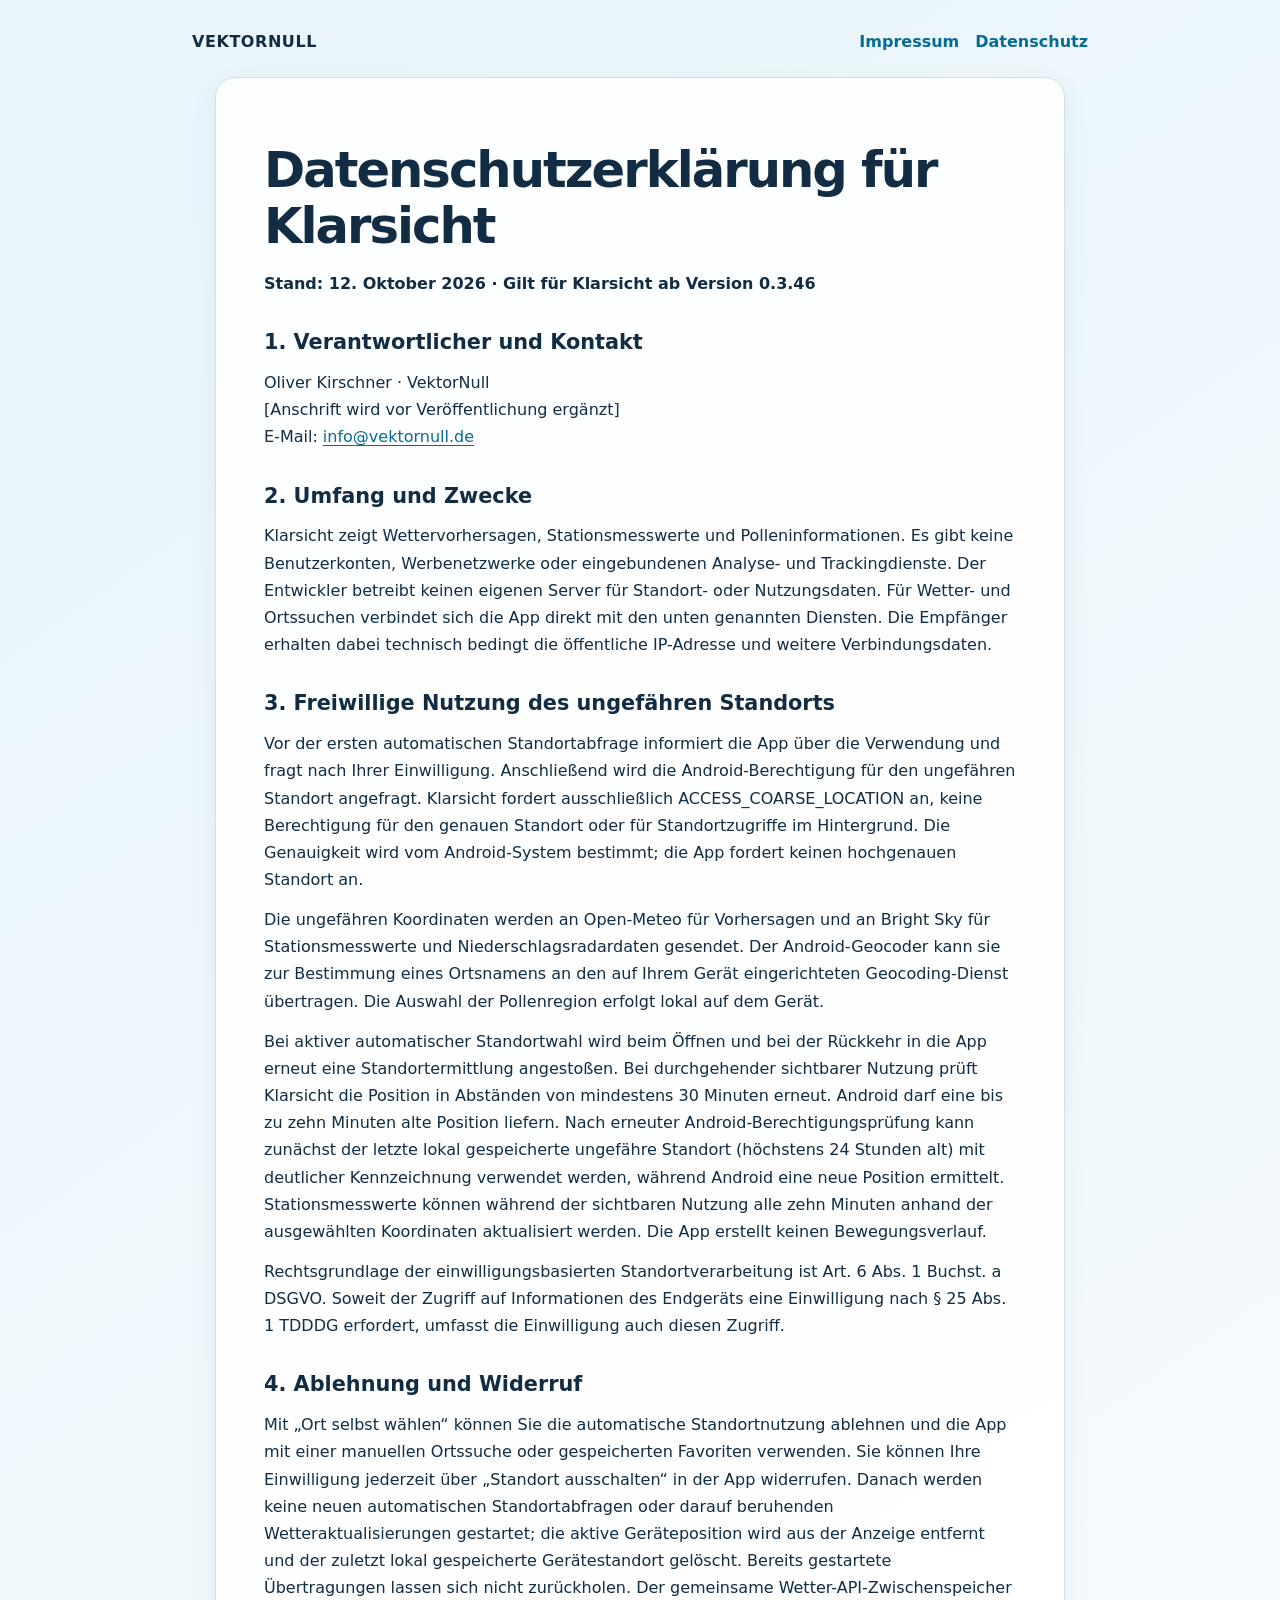
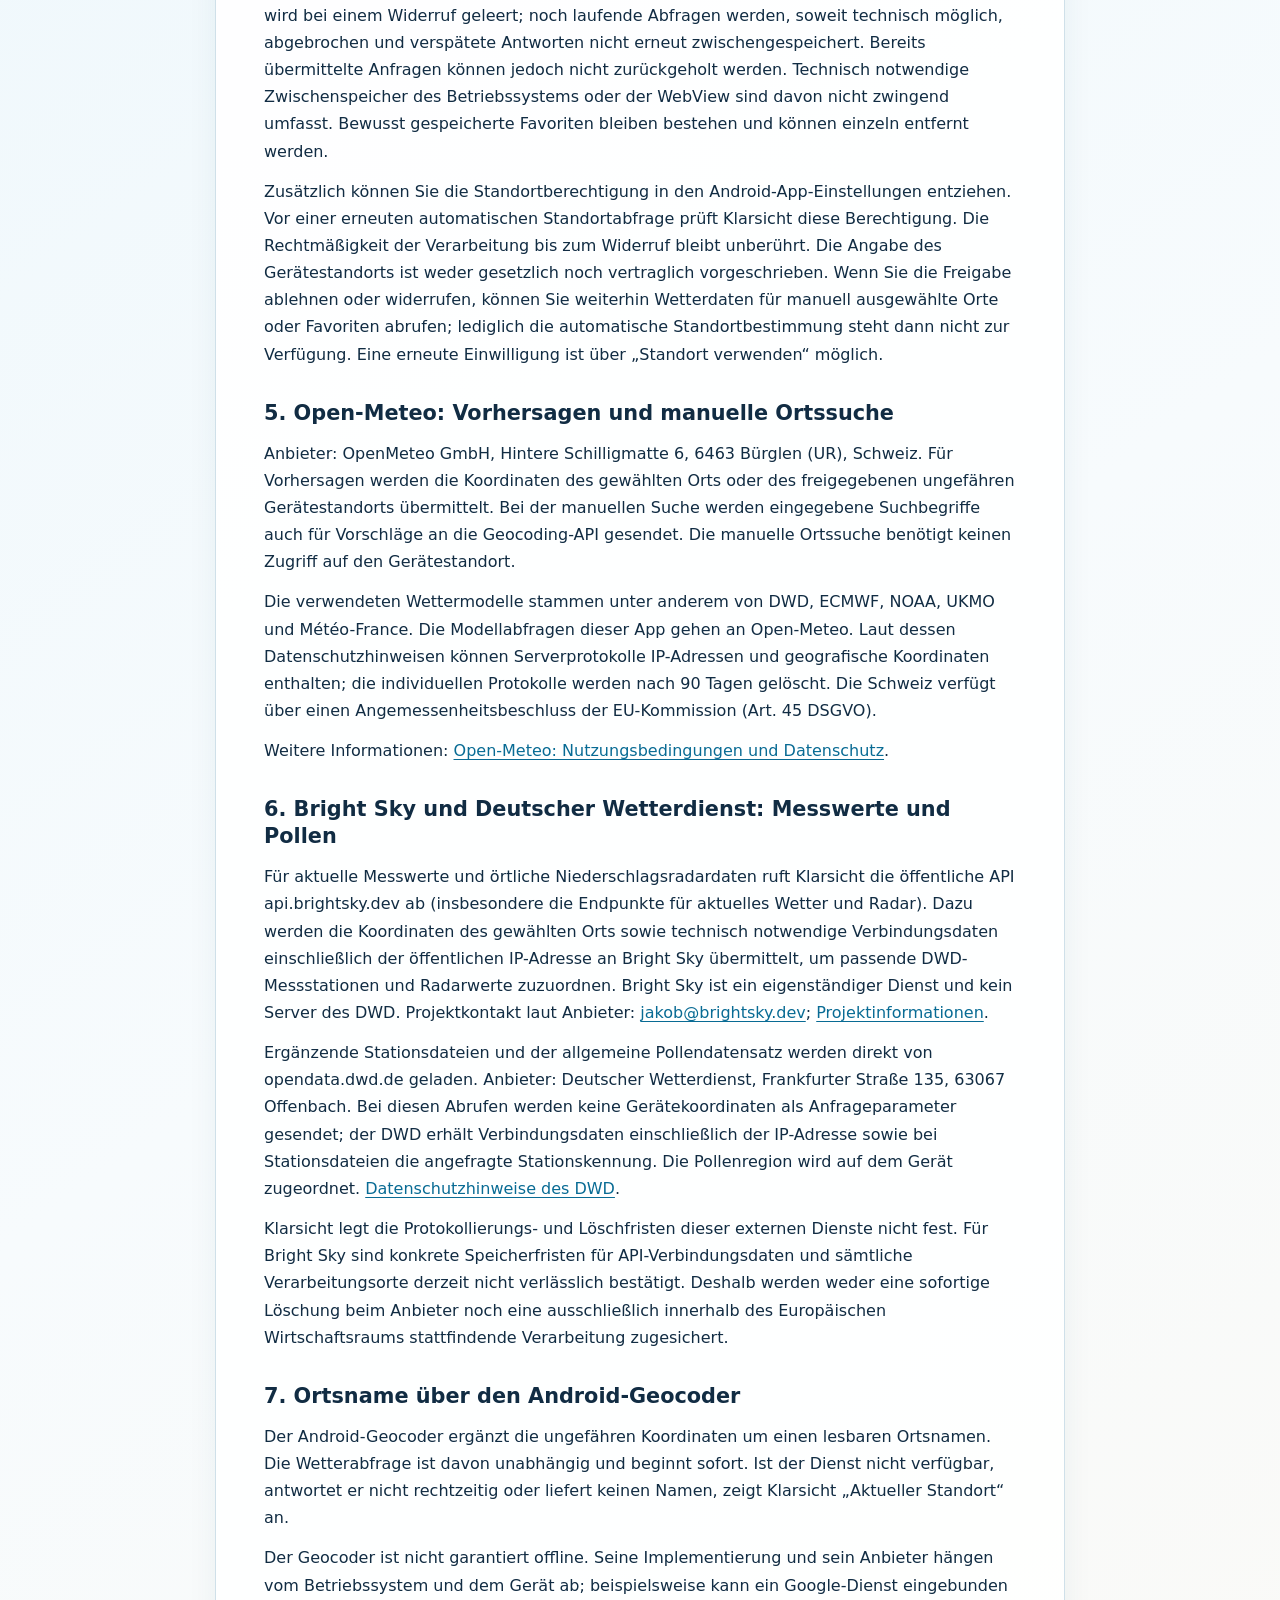
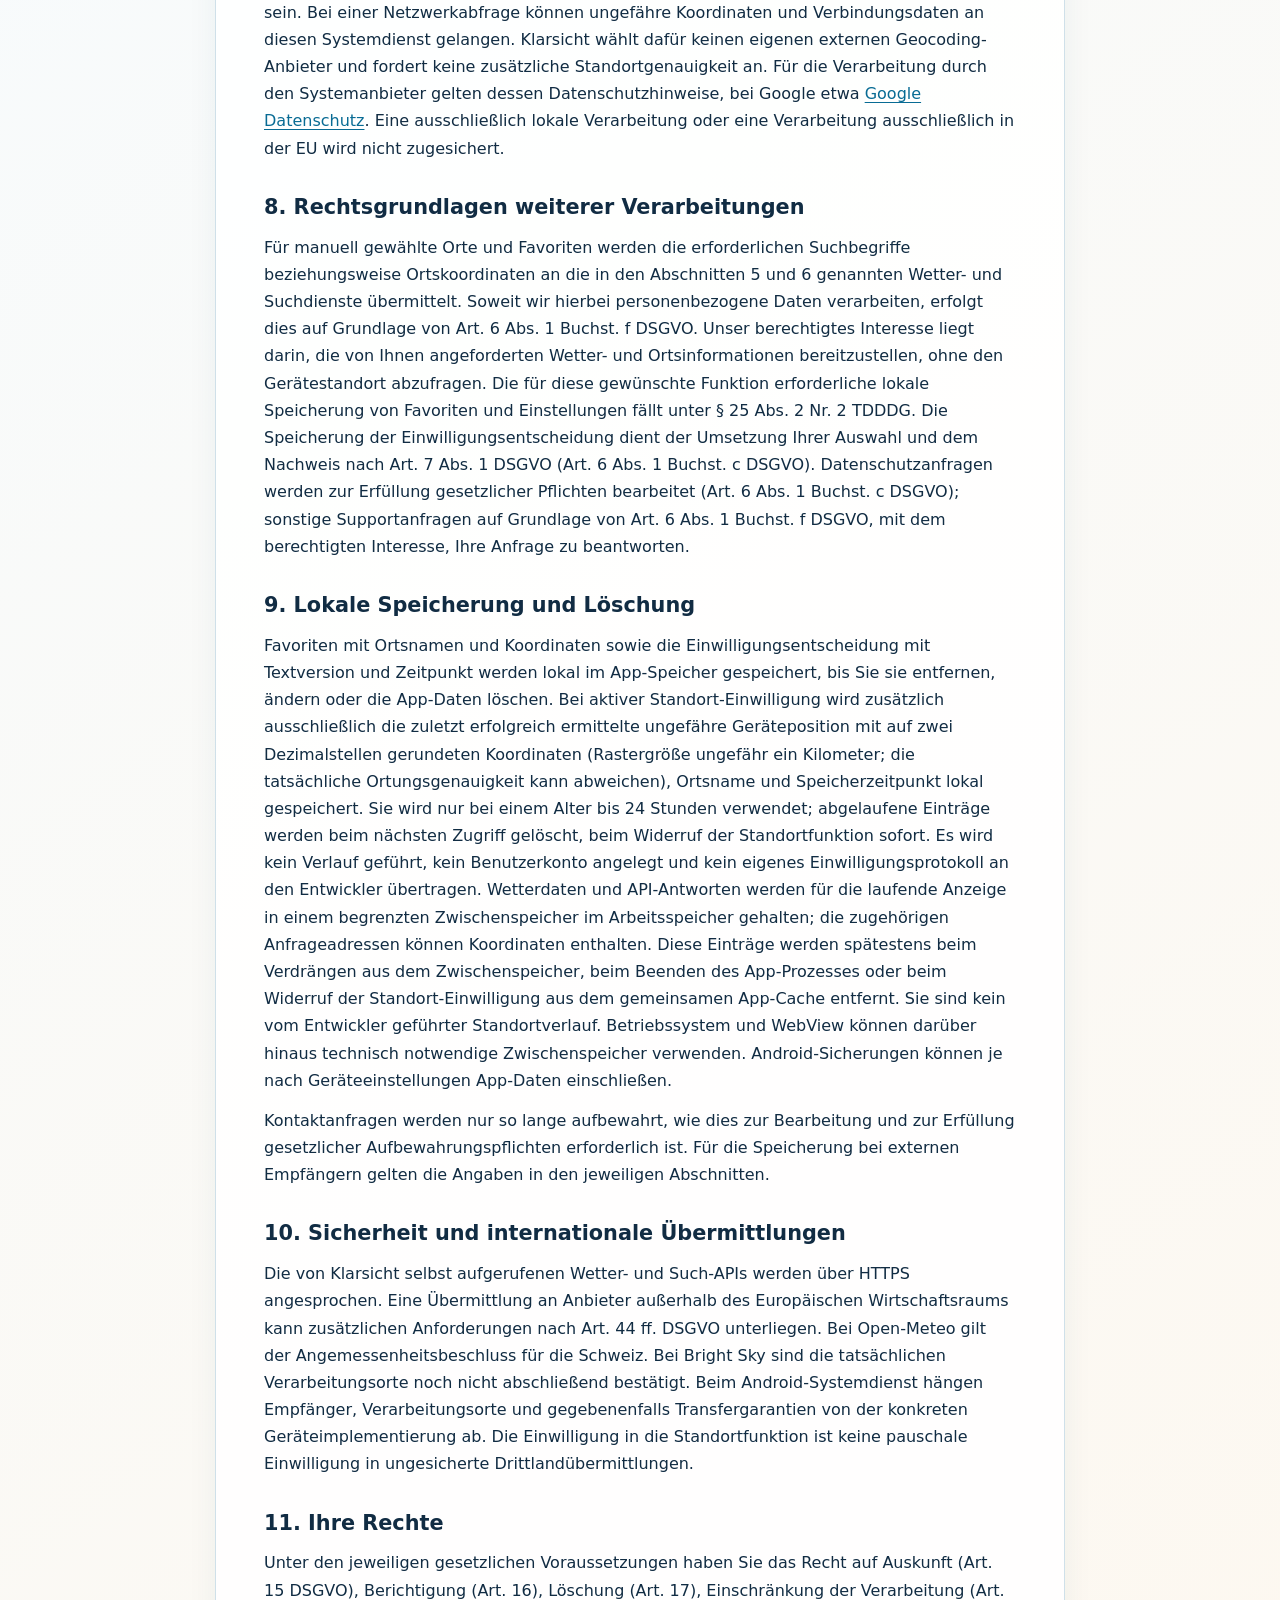
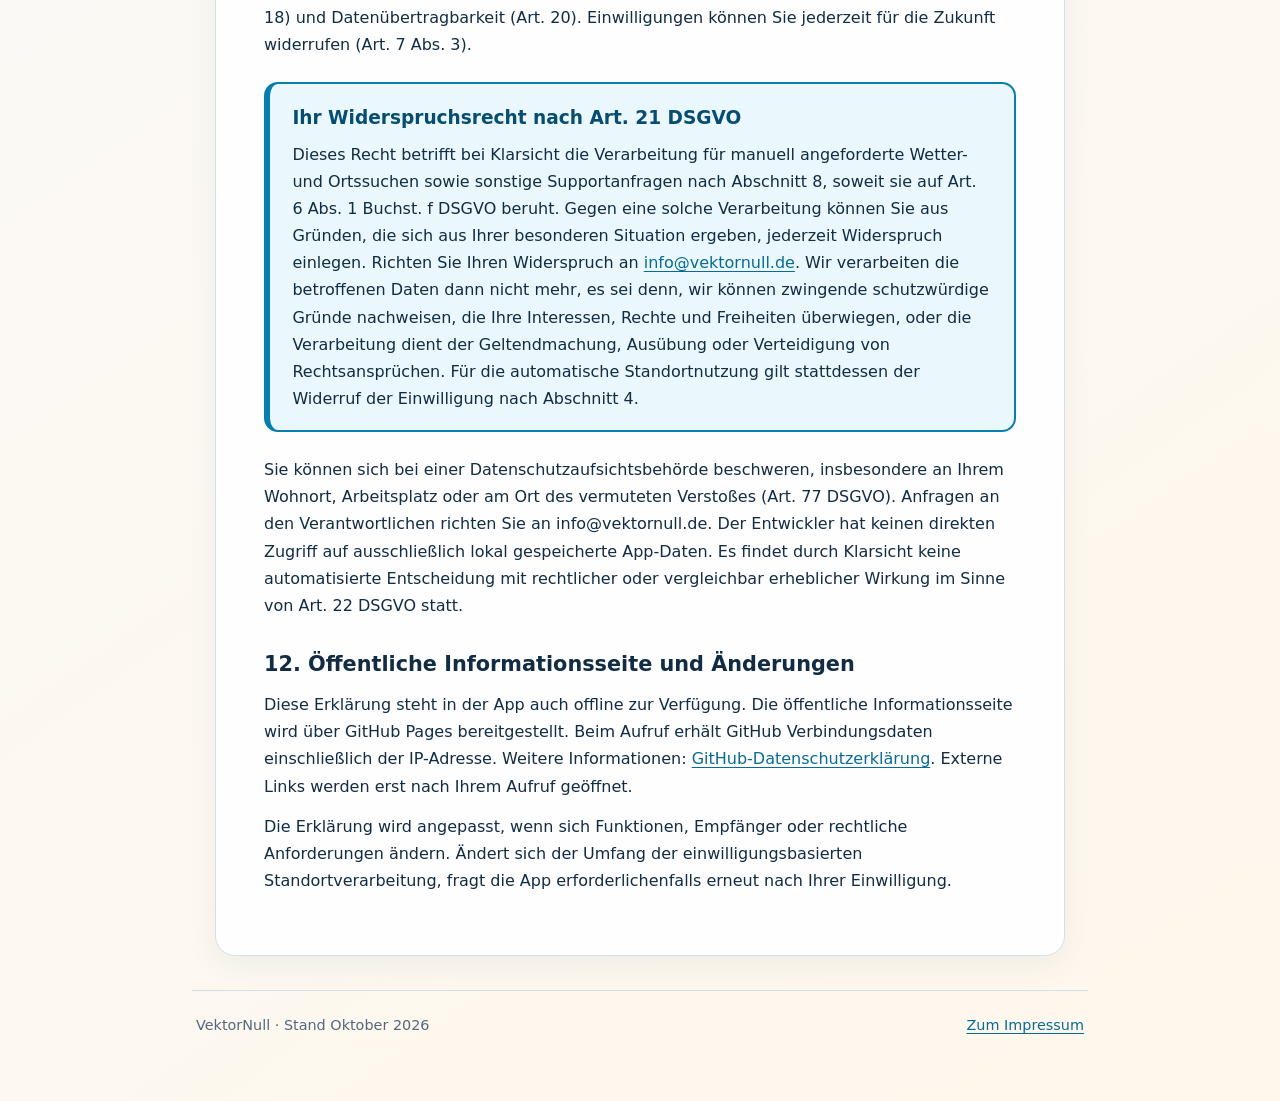
==== commit de8b2cdc: "Klarsicht Datenschutz auf Revision 0.3.46 synchronisieren" ====
--- a/datenschutz.html
+++ b/datenschutz.html
@@ -12,7 +12,7 @@
     <header class="topbar"><a class="brand" href="index.html">VEKTORNULL</a><nav aria-label="Hauptnavigation"><a href="index.html#impressum">Impressum</a><a href="datenschutz.html" aria-current="page">Datenschutz</a></nav></header>
     <main class="legal">
   <h1>Datenschutzerklärung für Klarsicht</h1>
-  <p><strong>Stand: 12. Oktober 2026 · Gilt für Klarsicht ab Version 0.3.45</strong></p>
+  <p><strong>Stand: 12. Oktober 2026 · Gilt für Klarsicht ab Version 0.3.46</strong></p>
 
   <h2>1. Verantwortlicher und Kontakt</h2>
   <p>Oliver Kirschner · VektorNull<br>[Anschrift wird vor Veröffentlichung ergänzt]<br>E-Mail: <a href="mailto:info@vektornull.de">info@vektornull.de</a></p>
@@ -27,7 +27,7 @@
   <p>Rechtsgrundlage der einwilligungsbasierten Standortverarbeitung ist Art. 6 Abs. 1 Buchst. a DSGVO. Soweit der Zugriff auf Informationen des Endgeräts eine Einwilligung nach § 25 Abs. 1 TDDDG erfordert, umfasst die Einwilligung auch diesen Zugriff.</p>
 
   <h2>4. Ablehnung und Widerruf</h2>
-  <p>Mit „Ort selbst wählen“ können Sie die automatische Standortnutzung ablehnen und die App mit einer manuellen Ortssuche oder gespeicherten Favoriten verwenden. Sie können Ihre Einwilligung jederzeit über „Standort ausschalten“ in der App widerrufen. Danach werden keine neuen automatischen Standortabfragen oder darauf beruhenden Wetteraktualisierungen gestartet; die aktive Geräteposition wird aus der Anzeige entfernt und der zuletzt lokal gespeicherte Gerätestandort gelöscht. Bereits gestartete Übertragungen lassen sich nicht zurückholen. Ein begrenzter technischer Zwischenspeicher im Arbeitsspeicher kann zuvor geladene Wetterantworten sowie deren Anfrageadressen einschließlich der gewählten Koordinaten noch bis zur Verdrängung oder Beendigung des App-Prozesses enthalten. Diese Daten werden nach dem Widerruf nicht mehr für automatische Standortaktualisierungen genutzt. Bewusst gespeicherte Favoriten bleiben bestehen und können einzeln entfernt werden.</p>
+  <p>Mit „Ort selbst wählen“ können Sie die automatische Standortnutzung ablehnen und die App mit einer manuellen Ortssuche oder gespeicherten Favoriten verwenden. Sie können Ihre Einwilligung jederzeit über „Standort ausschalten“ in der App widerrufen. Danach werden keine neuen automatischen Standortabfragen oder darauf beruhenden Wetteraktualisierungen gestartet; die aktive Geräteposition wird aus der Anzeige entfernt und der zuletzt lokal gespeicherte Gerätestandort gelöscht. Bereits gestartete Übertragungen lassen sich nicht zurückholen. Der gemeinsame Wetter-API-Zwischenspeicher wird bei einem Widerruf geleert; noch laufende Abfragen werden, soweit technisch möglich, abgebrochen und verspätete Antworten nicht erneut zwischengespeichert. Bereits übermittelte Anfragen können jedoch nicht zurückgeholt werden. Technisch notwendige Zwischenspeicher des Betriebssystems oder der WebView sind davon nicht zwingend umfasst. Bewusst gespeicherte Favoriten bleiben bestehen und können einzeln entfernt werden.</p>
   <p>Zusätzlich können Sie die Standortberechtigung in den Android-App-Einstellungen entziehen. Vor einer erneuten automatischen Standortabfrage prüft Klarsicht diese Berechtigung. Die Rechtmäßigkeit der Verarbeitung bis zum Widerruf bleibt unberührt. Die Angabe des Gerätestandorts ist weder gesetzlich noch vertraglich vorgeschrieben. Wenn Sie die Freigabe ablehnen oder widerrufen, können Sie weiterhin Wetterdaten für manuell ausgewählte Orte oder Favoriten abrufen; lediglich die automatische Standortbestimmung steht dann nicht zur Verfügung. Eine erneute Einwilligung ist über „Standort verwenden“ möglich.</p>
 
   <h2>5. Open-Meteo: Vorhersagen und manuelle Ortssuche</h2>
@@ -48,7 +48,7 @@
   <p>Für manuell gewählte Orte und Favoriten werden die erforderlichen Suchbegriffe beziehungsweise Ortskoordinaten an die in den Abschnitten 5 und 6 genannten Wetter- und Suchdienste übermittelt. Soweit wir hierbei personenbezogene Daten verarbeiten, erfolgt dies auf Grundlage von Art. 6 Abs. 1 Buchst. f DSGVO. Unser berechtigtes Interesse liegt darin, die von Ihnen angeforderten Wetter- und Ortsinformationen bereitzustellen, ohne den Gerätestandort abzufragen. Die für diese gewünschte Funktion erforderliche lokale Speicherung von Favoriten und Einstellungen fällt unter § 25 Abs. 2 Nr. 2 TDDDG. Die Speicherung der Einwilligungsentscheidung dient der Umsetzung Ihrer Auswahl und dem Nachweis nach Art. 7 Abs. 1 DSGVO (Art. 6 Abs. 1 Buchst. c DSGVO). Datenschutzanfragen werden zur Erfüllung gesetzlicher Pflichten bearbeitet (Art. 6 Abs. 1 Buchst. c DSGVO); sonstige Supportanfragen auf Grundlage von Art. 6 Abs. 1 Buchst. f DSGVO, mit dem berechtigten Interesse, Ihre Anfrage zu beantworten.</p>
 
   <h2>9. Lokale Speicherung und Löschung</h2>
-  <p>Favoriten mit Ortsnamen und Koordinaten sowie die Einwilligungsentscheidung mit Textversion und Zeitpunkt werden lokal im App-Speicher gespeichert, bis Sie sie entfernen, ändern oder die App-Daten löschen. Bei aktiver Standort-Einwilligung wird zusätzlich ausschließlich die zuletzt erfolgreich ermittelte ungefähre Geräteposition mit auf zwei Dezimalstellen gerundeten Koordinaten (Rastergröße ungefähr ein Kilometer; die tatsächliche Ortungsgenauigkeit kann abweichen), Ortsname und Speicherzeitpunkt lokal gespeichert. Sie wird nur bei einem Alter bis 24 Stunden verwendet; abgelaufene Einträge werden beim nächsten Zugriff gelöscht, beim Widerruf der Standortfunktion sofort. Es wird kein Verlauf geführt, kein Benutzerkonto angelegt und kein eigenes Einwilligungsprotokoll an den Entwickler übertragen. Wetterdaten und API-Antworten werden für die laufende Anzeige in einem begrenzten Zwischenspeicher im Arbeitsspeicher gehalten; die zugehörigen Anfrageadressen können Koordinaten enthalten. Diese Einträge werden beim Verdrängen aus dem Zwischenspeicher oder beim Beenden des App-Prozesses entfernt. Sie sind kein vom Entwickler geführter Standortverlauf. Betriebssystem und WebView können darüber hinaus technisch notwendige Zwischenspeicher verwenden. Android-Sicherungen können je nach Geräteeinstellungen App-Daten einschließen.</p>
+  <p>Favoriten mit Ortsnamen und Koordinaten sowie die Einwilligungsentscheidung mit Textversion und Zeitpunkt werden lokal im App-Speicher gespeichert, bis Sie sie entfernen, ändern oder die App-Daten löschen. Bei aktiver Standort-Einwilligung wird zusätzlich ausschließlich die zuletzt erfolgreich ermittelte ungefähre Geräteposition mit auf zwei Dezimalstellen gerundeten Koordinaten (Rastergröße ungefähr ein Kilometer; die tatsächliche Ortungsgenauigkeit kann abweichen), Ortsname und Speicherzeitpunkt lokal gespeichert. Sie wird nur bei einem Alter bis 24 Stunden verwendet; abgelaufene Einträge werden beim nächsten Zugriff gelöscht, beim Widerruf der Standortfunktion sofort. Es wird kein Verlauf geführt, kein Benutzerkonto angelegt und kein eigenes Einwilligungsprotokoll an den Entwickler übertragen. Wetterdaten und API-Antworten werden für die laufende Anzeige in einem begrenzten Zwischenspeicher im Arbeitsspeicher gehalten; die zugehörigen Anfrageadressen können Koordinaten enthalten. Diese Einträge werden spätestens beim Verdrängen aus dem Zwischenspeicher, beim Beenden des App-Prozesses oder beim Widerruf der Standort-Einwilligung aus dem gemeinsamen App-Cache entfernt. Sie sind kein vom Entwickler geführter Standortverlauf. Betriebssystem und WebView können darüber hinaus technisch notwendige Zwischenspeicher verwenden. Android-Sicherungen können je nach Geräteeinstellungen App-Daten einschließen.</p>
   <p>Kontaktanfragen werden nur so lange aufbewahrt, wie dies zur Bearbeitung und zur Erfüllung gesetzlicher Aufbewahrungspflichten erforderlich ist. Für die Speicherung bei externen Empfängern gelten die Angaben in den jeweiligen Abschnitten.</p>
 
   <h2>10. Sicherheit und internationale Übermittlungen</h2>
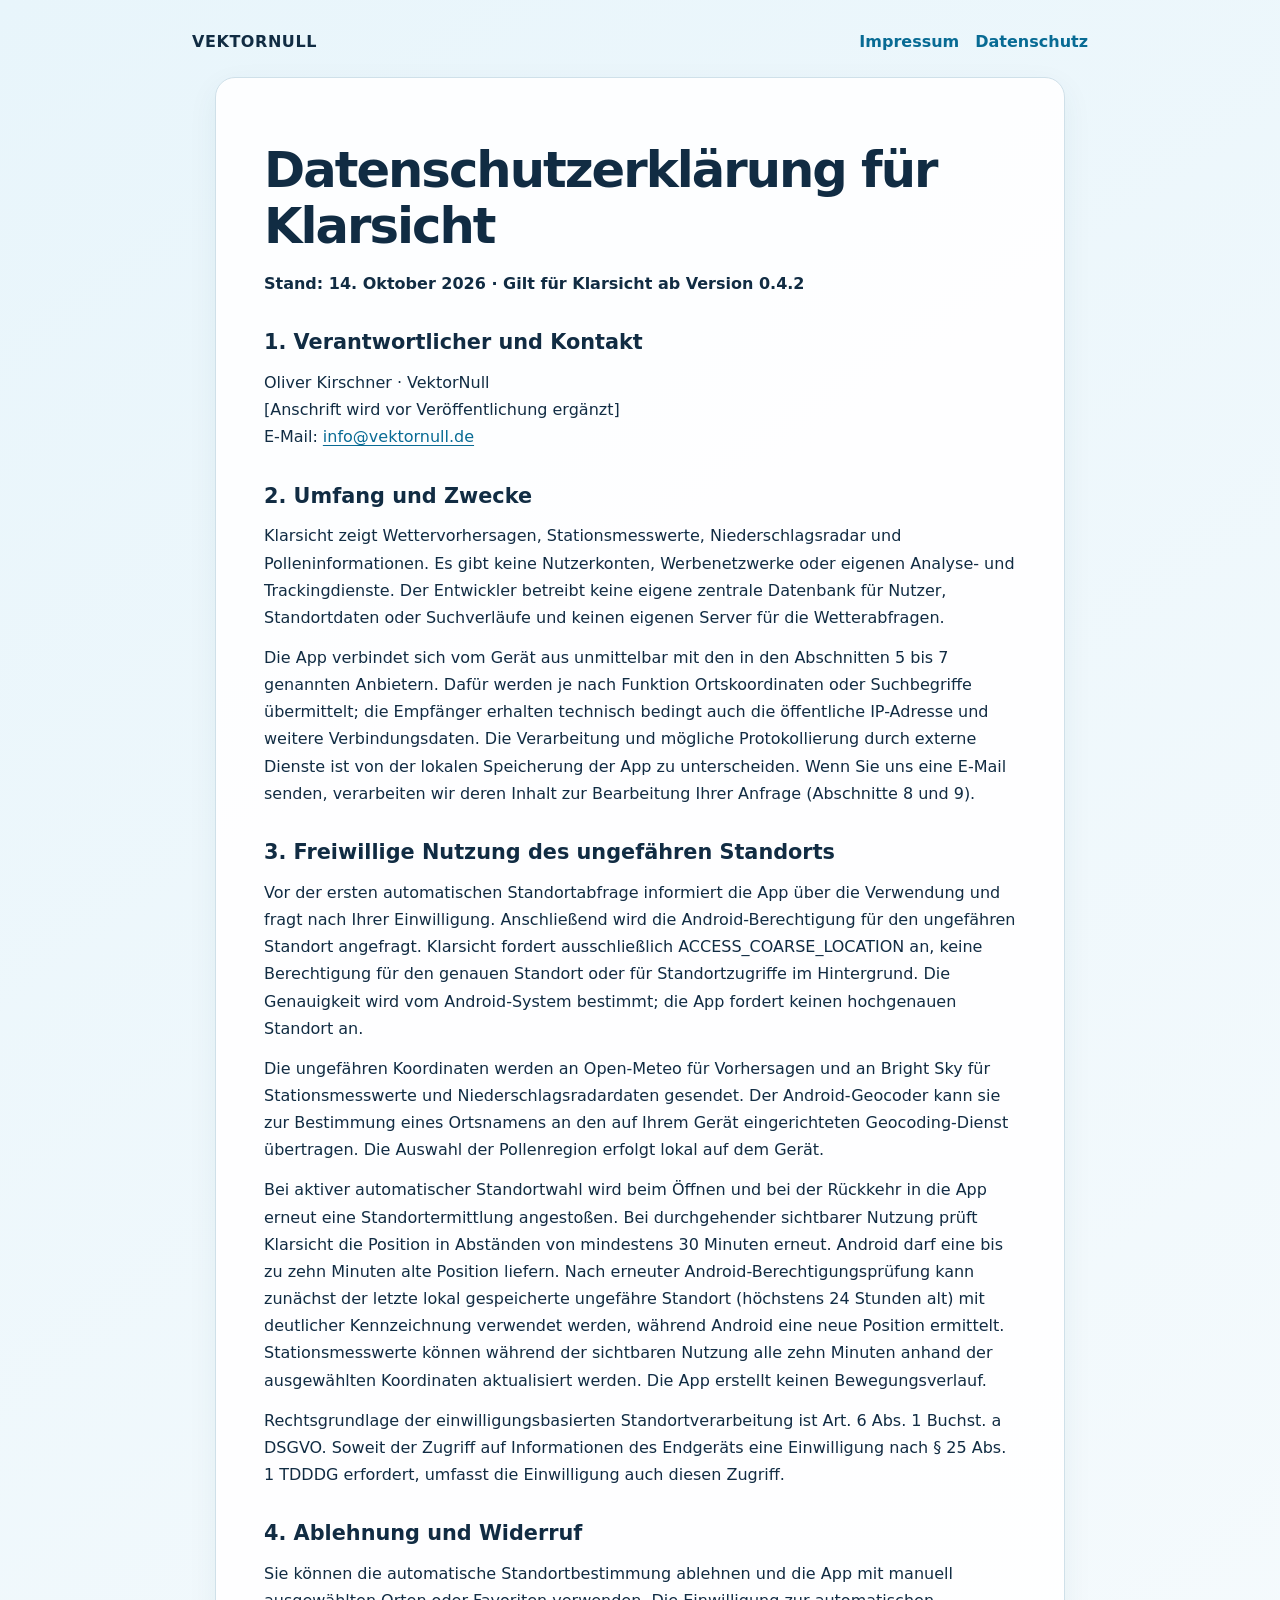
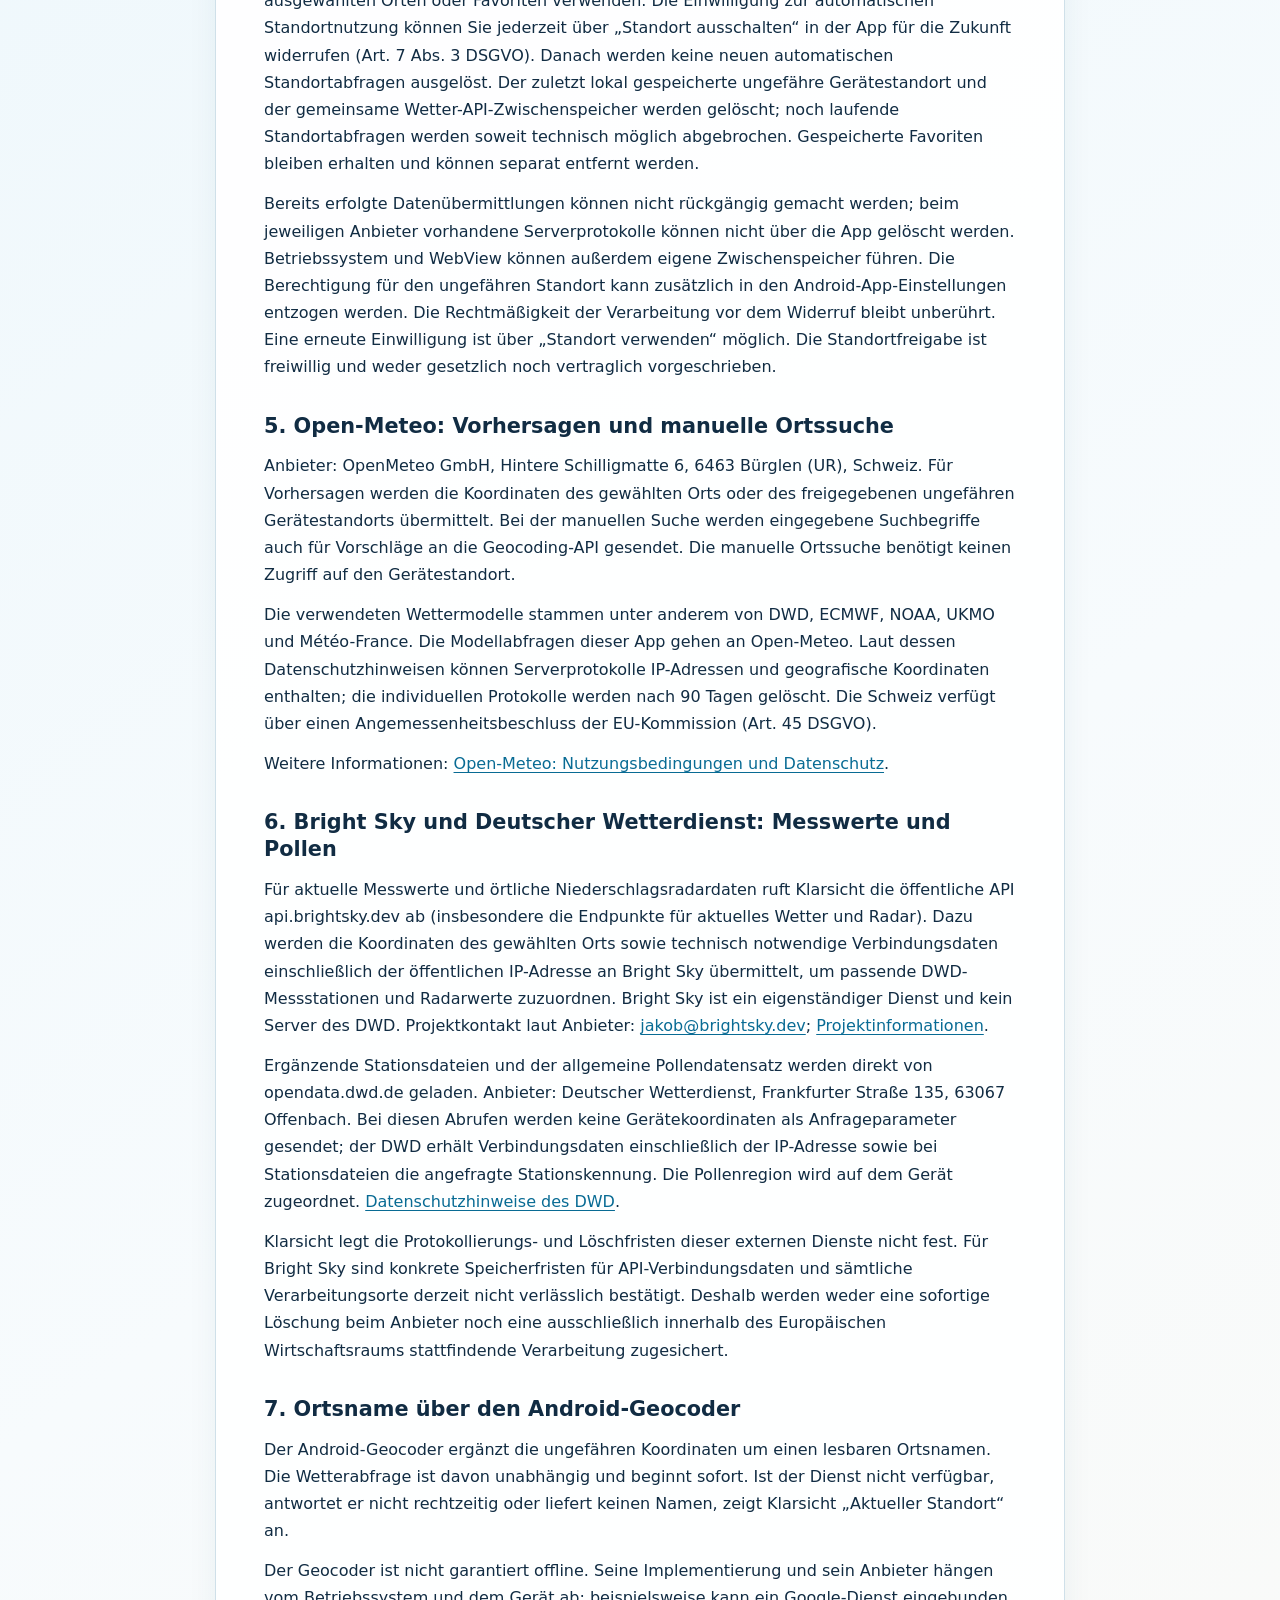
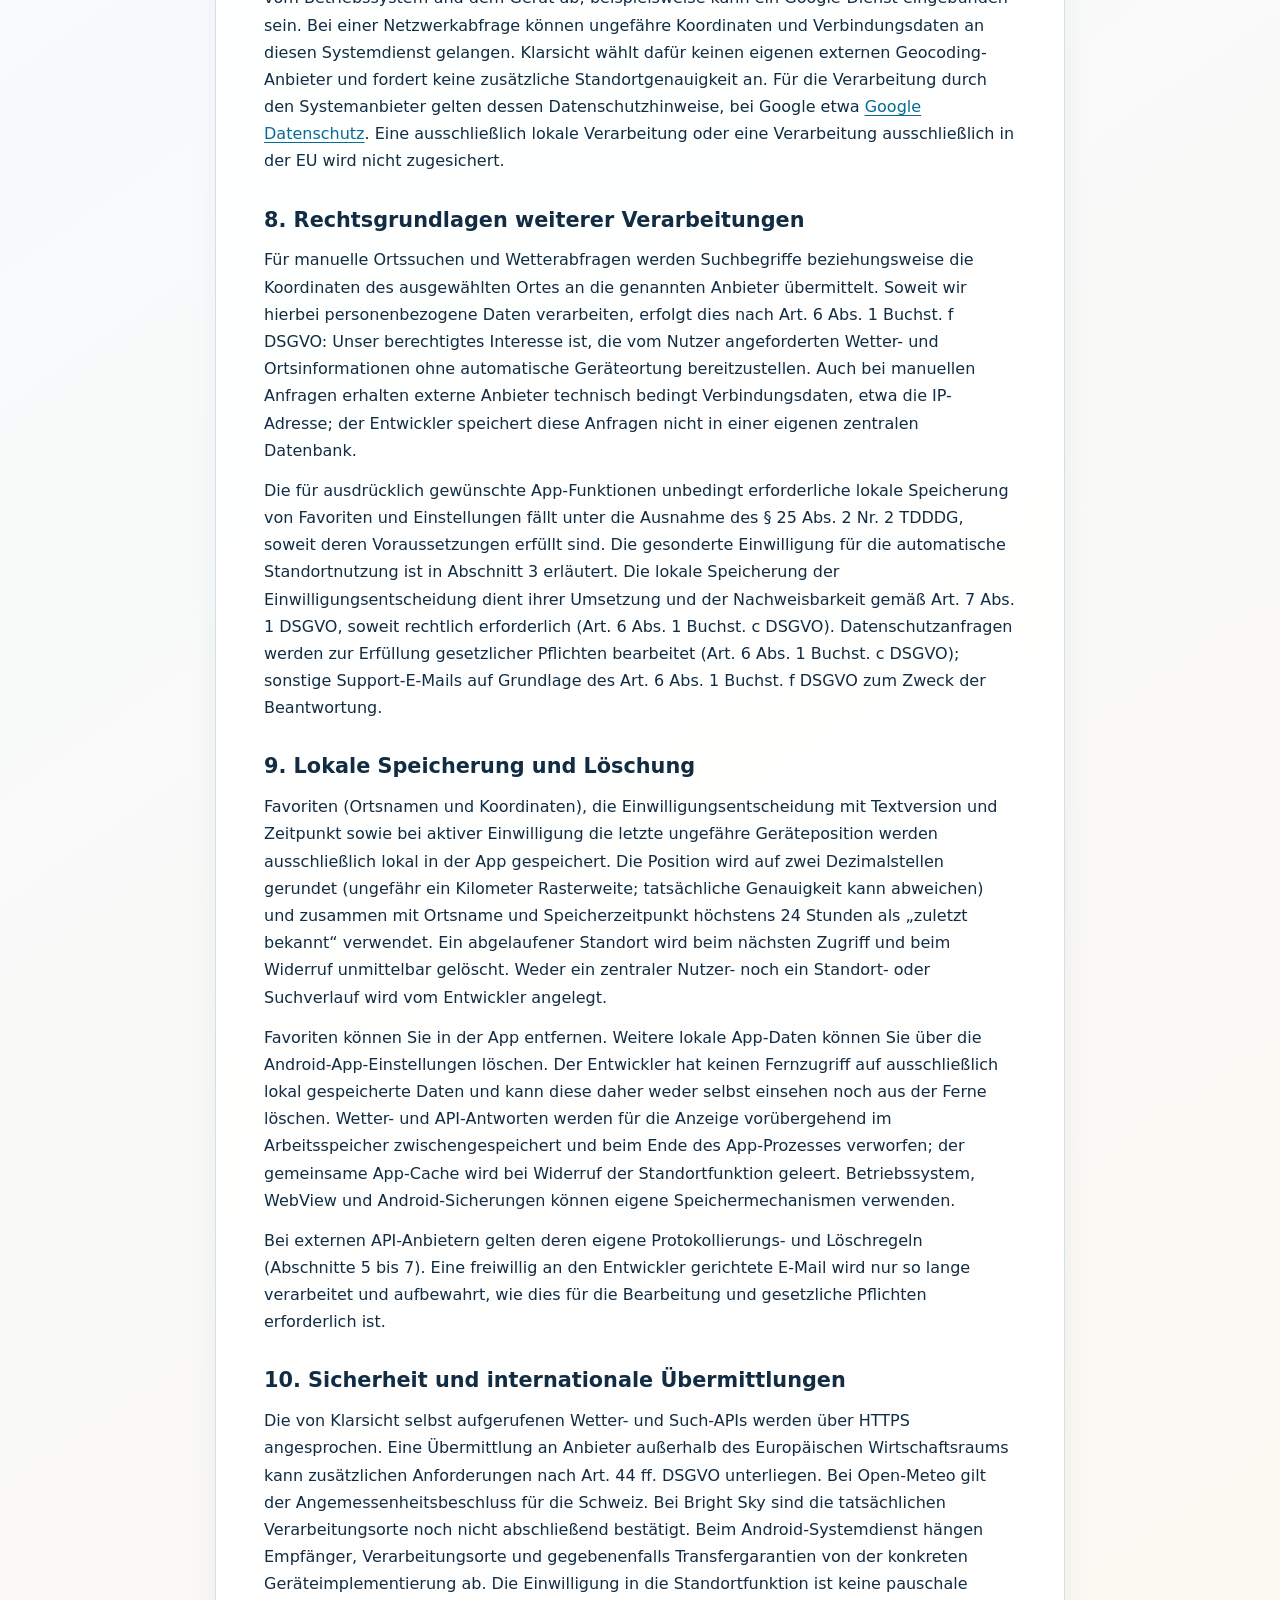
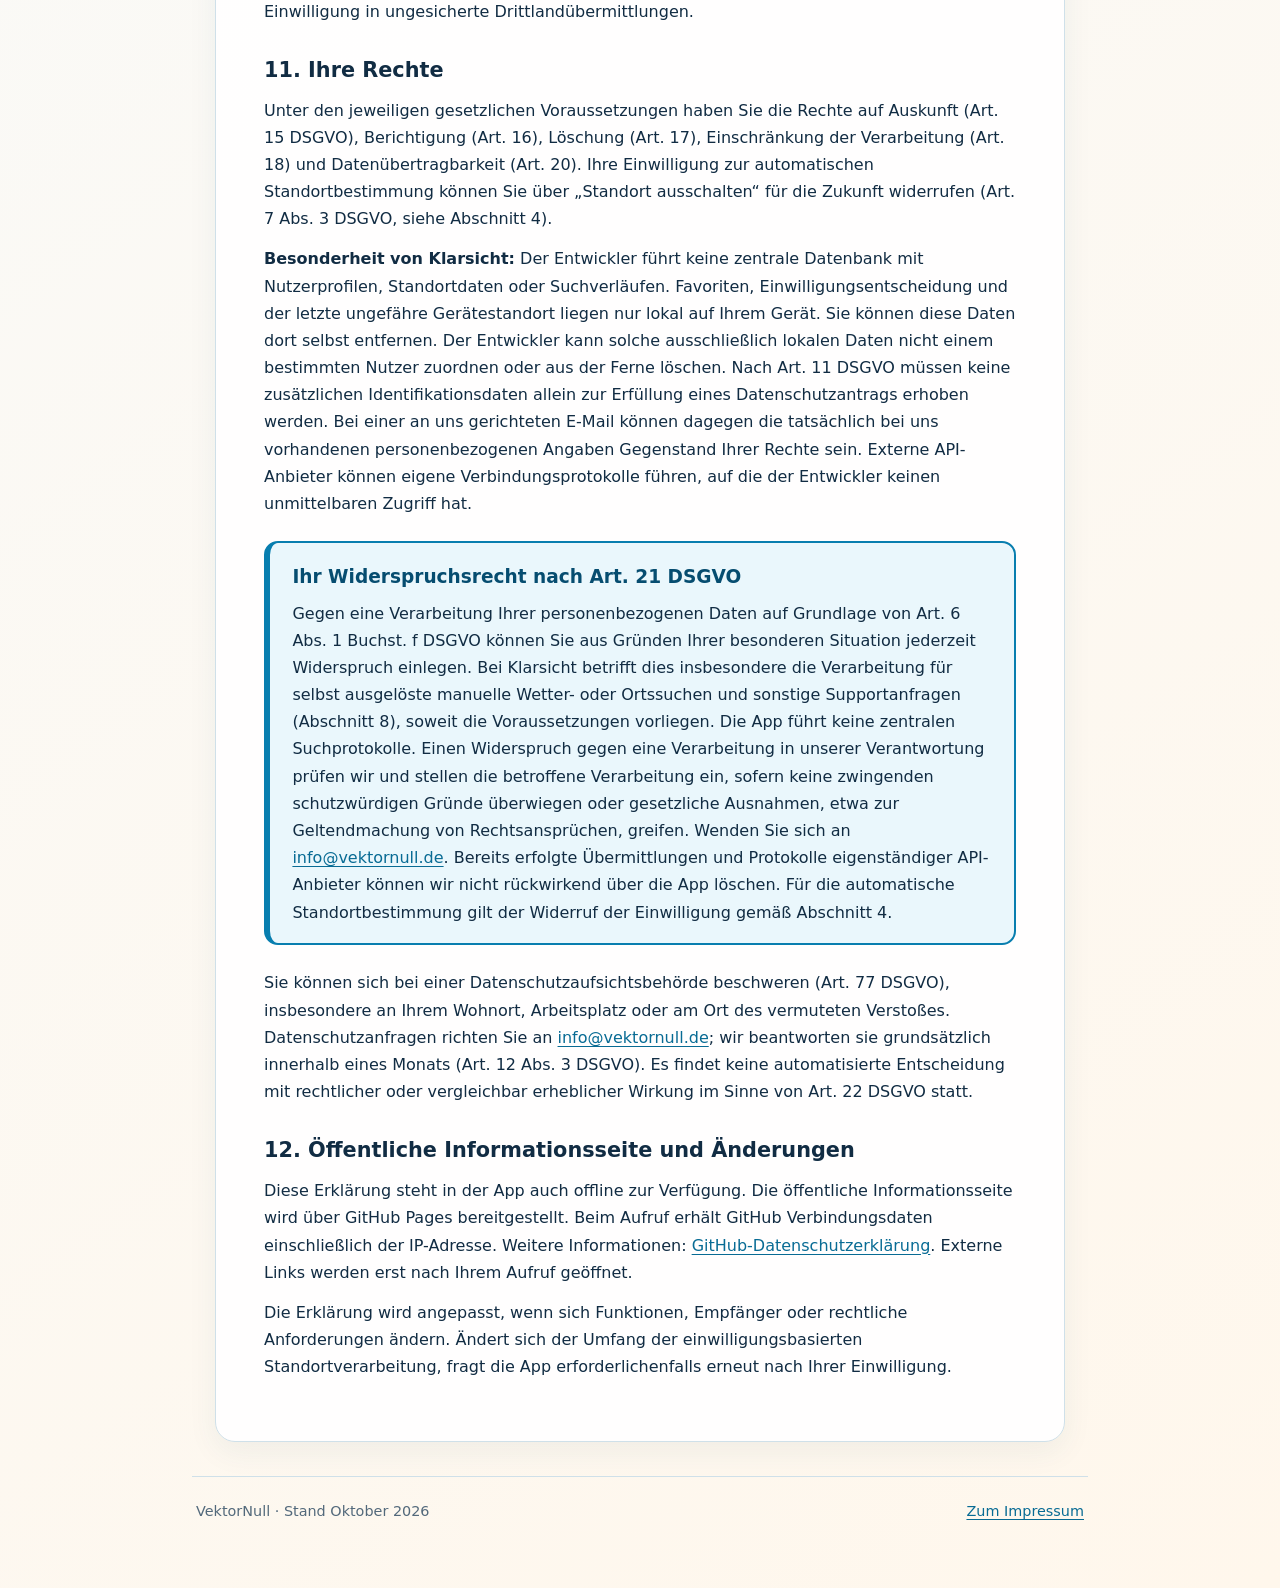
==== commit 574dbe9c: "Datenschutz: Nutzerrechte und lokale Speicherung erläutern" ====
--- a/datenschutz.html
+++ b/datenschutz.html
@@ -12,13 +12,14 @@
     <header class="topbar"><a class="brand" href="index.html">VEKTORNULL</a><nav aria-label="Hauptnavigation"><a href="index.html#impressum">Impressum</a><a href="datenschutz.html" aria-current="page">Datenschutz</a></nav></header>
     <main class="legal">
   <h1>Datenschutzerklärung für Klarsicht</h1>
-  <p><strong>Stand: 12. Oktober 2026 · Gilt für Klarsicht ab Version 0.3.46</strong></p>
+  <p><strong>Stand: 14. Oktober 2026 · Gilt für Klarsicht ab Version 0.4.2</strong></p>
 
   <h2>1. Verantwortlicher und Kontakt</h2>
   <p>Oliver Kirschner · VektorNull<br>[Anschrift wird vor Veröffentlichung ergänzt]<br>E-Mail: <a href="mailto:info@vektornull.de">info@vektornull.de</a></p>
 
   <h2>2. Umfang und Zwecke</h2>
-  <p>Klarsicht zeigt Wettervorhersagen, Stationsmesswerte und Polleninformationen. Es gibt keine Benutzerkonten, Werbenetzwerke oder eingebundenen Analyse- und Trackingdienste. Der Entwickler betreibt keinen eigenen Server für Standort- oder Nutzungsdaten. Für Wetter- und Ortssuchen verbindet sich die App direkt mit den unten genannten Diensten. Die Empfänger erhalten dabei technisch bedingt die öffentliche IP-Adresse und weitere Verbindungsdaten.</p>
+  <p>Klarsicht zeigt Wettervorhersagen, Stationsmesswerte, Niederschlagsradar und Polleninformationen. Es gibt keine Nutzerkonten, Werbenetzwerke oder eigenen Analyse- und Trackingdienste. Der Entwickler betreibt keine eigene zentrale Datenbank für Nutzer, Standortdaten oder Suchverläufe und keinen eigenen Server für die Wetterabfragen.</p>
+  <p>Die App verbindet sich vom Gerät aus unmittelbar mit den in den Abschnitten 5 bis 7 genannten Anbietern. Dafür werden je nach Funktion Ortskoordinaten oder Suchbegriffe übermittelt; die Empfänger erhalten technisch bedingt auch die öffentliche IP-Adresse und weitere Verbindungsdaten. Die Verarbeitung und mögliche Protokollierung durch externe Dienste ist von der lokalen Speicherung der App zu unterscheiden. Wenn Sie uns eine E-Mail senden, verarbeiten wir deren Inhalt zur Bearbeitung Ihrer Anfrage (Abschnitte 8 und 9).</p>
 
   <h2>3. Freiwillige Nutzung des ungefähren Standorts</h2>
   <p>Vor der ersten automatischen Standortabfrage informiert die App über die Verwendung und fragt nach Ihrer Einwilligung. Anschließend wird die Android-Berechtigung für den ungefähren Standort angefragt. Klarsicht fordert ausschließlich ACCESS_COARSE_LOCATION an, keine Berechtigung für den genauen Standort oder für Standortzugriffe im Hintergrund. Die Genauigkeit wird vom Android-System bestimmt; die App fordert keinen hochgenauen Standort an.</p>
@@ -27,8 +28,8 @@
   <p>Rechtsgrundlage der einwilligungsbasierten Standortverarbeitung ist Art. 6 Abs. 1 Buchst. a DSGVO. Soweit der Zugriff auf Informationen des Endgeräts eine Einwilligung nach § 25 Abs. 1 TDDDG erfordert, umfasst die Einwilligung auch diesen Zugriff.</p>
 
   <h2>4. Ablehnung und Widerruf</h2>
-  <p>Mit „Ort selbst wählen“ können Sie die automatische Standortnutzung ablehnen und die App mit einer manuellen Ortssuche oder gespeicherten Favoriten verwenden. Sie können Ihre Einwilligung jederzeit über „Standort ausschalten“ in der App widerrufen. Danach werden keine neuen automatischen Standortabfragen oder darauf beruhenden Wetteraktualisierungen gestartet; die aktive Geräteposition wird aus der Anzeige entfernt und der zuletzt lokal gespeicherte Gerätestandort gelöscht. Bereits gestartete Übertragungen lassen sich nicht zurückholen. Der gemeinsame Wetter-API-Zwischenspeicher wird bei einem Widerruf geleert; noch laufende Abfragen werden, soweit technisch möglich, abgebrochen und verspätete Antworten nicht erneut zwischengespeichert. Bereits übermittelte Anfragen können jedoch nicht zurückgeholt werden. Technisch notwendige Zwischenspeicher des Betriebssystems oder der WebView sind davon nicht zwingend umfasst. Bewusst gespeicherte Favoriten bleiben bestehen und können einzeln entfernt werden.</p>
-  <p>Zusätzlich können Sie die Standortberechtigung in den Android-App-Einstellungen entziehen. Vor einer erneuten automatischen Standortabfrage prüft Klarsicht diese Berechtigung. Die Rechtmäßigkeit der Verarbeitung bis zum Widerruf bleibt unberührt. Die Angabe des Gerätestandorts ist weder gesetzlich noch vertraglich vorgeschrieben. Wenn Sie die Freigabe ablehnen oder widerrufen, können Sie weiterhin Wetterdaten für manuell ausgewählte Orte oder Favoriten abrufen; lediglich die automatische Standortbestimmung steht dann nicht zur Verfügung. Eine erneute Einwilligung ist über „Standort verwenden“ möglich.</p>
+  <p>Sie können die automatische Standortbestimmung ablehnen und die App mit manuell ausgewählten Orten oder Favoriten verwenden. Die Einwilligung zur automatischen Standortnutzung können Sie jederzeit über „Standort ausschalten“ in der App für die Zukunft widerrufen (Art. 7 Abs. 3 DSGVO). Danach werden keine neuen automatischen Standortabfragen ausgelöst. Der zuletzt lokal gespeicherte ungefähre Gerätestandort und der gemeinsame Wetter-API-Zwischenspeicher werden gelöscht; noch laufende Standortabfragen werden soweit technisch möglich abgebrochen. Gespeicherte Favoriten bleiben erhalten und können separat entfernt werden.</p>
+  <p>Bereits erfolgte Datenübermittlungen können nicht rückgängig gemacht werden; beim jeweiligen Anbieter vorhandene Serverprotokolle können nicht über die App gelöscht werden. Betriebssystem und WebView können außerdem eigene Zwischenspeicher führen. Die Berechtigung für den ungefähren Standort kann zusätzlich in den Android-App-Einstellungen entzogen werden. Die Rechtmäßigkeit der Verarbeitung vor dem Widerruf bleibt unberührt. Eine erneute Einwilligung ist über „Standort verwenden“ möglich. Die Standortfreigabe ist freiwillig und weder gesetzlich noch vertraglich vorgeschrieben.</p>
 
   <h2>5. Open-Meteo: Vorhersagen und manuelle Ortssuche</h2>
   <p>Anbieter: OpenMeteo GmbH, Hintere Schilligmatte 6, 6463 Bürglen (UR), Schweiz. Für Vorhersagen werden die Koordinaten des gewählten Orts oder des freigegebenen ungefähren Gerätestandorts übermittelt. Bei der manuellen Suche werden eingegebene Suchbegriffe auch für Vorschläge an die Geocoding-API gesendet. Die manuelle Ortssuche benötigt keinen Zugriff auf den Gerätestandort.</p>
@@ -45,20 +46,22 @@
   <p>Der Geocoder ist nicht garantiert offline. Seine Implementierung und sein Anbieter hängen vom Betriebssystem und dem Gerät ab; beispielsweise kann ein Google-Dienst eingebunden sein. Bei einer Netzwerkabfrage können ungefähre Koordinaten und Verbindungsdaten an diesen Systemdienst gelangen. Klarsicht wählt dafür keinen eigenen externen Geocoding-Anbieter und fordert keine zusätzliche Standortgenauigkeit an. Für die Verarbeitung durch den Systemanbieter gelten dessen Datenschutzhinweise, bei Google etwa <a href="https://policies.google.com/privacy?hl=de" target="_blank" rel="noopener noreferrer">Google Datenschutz</a>. Eine ausschließlich lokale Verarbeitung oder eine Verarbeitung ausschließlich in der EU wird nicht zugesichert.</p>
 
   <h2>8. Rechtsgrundlagen weiterer Verarbeitungen</h2>
-  <p>Für manuell gewählte Orte und Favoriten werden die erforderlichen Suchbegriffe beziehungsweise Ortskoordinaten an die in den Abschnitten 5 und 6 genannten Wetter- und Suchdienste übermittelt. Soweit wir hierbei personenbezogene Daten verarbeiten, erfolgt dies auf Grundlage von Art. 6 Abs. 1 Buchst. f DSGVO. Unser berechtigtes Interesse liegt darin, die von Ihnen angeforderten Wetter- und Ortsinformationen bereitzustellen, ohne den Gerätestandort abzufragen. Die für diese gewünschte Funktion erforderliche lokale Speicherung von Favoriten und Einstellungen fällt unter § 25 Abs. 2 Nr. 2 TDDDG. Die Speicherung der Einwilligungsentscheidung dient der Umsetzung Ihrer Auswahl und dem Nachweis nach Art. 7 Abs. 1 DSGVO (Art. 6 Abs. 1 Buchst. c DSGVO). Datenschutzanfragen werden zur Erfüllung gesetzlicher Pflichten bearbeitet (Art. 6 Abs. 1 Buchst. c DSGVO); sonstige Supportanfragen auf Grundlage von Art. 6 Abs. 1 Buchst. f DSGVO, mit dem berechtigten Interesse, Ihre Anfrage zu beantworten.</p>
+  <p>Für manuelle Ortssuchen und Wetterabfragen werden Suchbegriffe beziehungsweise die Koordinaten des ausgewählten Ortes an die genannten Anbieter übermittelt. Soweit wir hierbei personenbezogene Daten verarbeiten, erfolgt dies nach Art. 6 Abs. 1 Buchst. f DSGVO: Unser berechtigtes Interesse ist, die vom Nutzer angeforderten Wetter- und Ortsinformationen ohne automatische Geräteortung bereitzustellen. Auch bei manuellen Anfragen erhalten externe Anbieter technisch bedingt Verbindungsdaten, etwa die IP-Adresse; der Entwickler speichert diese Anfragen nicht in einer eigenen zentralen Datenbank.</p>
+  <p>Die für ausdrücklich gewünschte App-Funktionen unbedingt erforderliche lokale Speicherung von Favoriten und Einstellungen fällt unter die Ausnahme des § 25 Abs. 2 Nr. 2 TDDDG, soweit deren Voraussetzungen erfüllt sind. Die gesonderte Einwilligung für die automatische Standortnutzung ist in Abschnitt 3 erläutert. Die lokale Speicherung der Einwilligungsentscheidung dient ihrer Umsetzung und der Nachweisbarkeit gemäß Art. 7 Abs. 1 DSGVO, soweit rechtlich erforderlich (Art. 6 Abs. 1 Buchst. c DSGVO). Datenschutzanfragen werden zur Erfüllung gesetzlicher Pflichten bearbeitet (Art. 6 Abs. 1 Buchst. c DSGVO); sonstige Support-E-Mails auf Grundlage des Art. 6 Abs. 1 Buchst. f DSGVO zum Zweck der Beantwortung.</p>
 
   <h2>9. Lokale Speicherung und Löschung</h2>
-  <p>Favoriten mit Ortsnamen und Koordinaten sowie die Einwilligungsentscheidung mit Textversion und Zeitpunkt werden lokal im App-Speicher gespeichert, bis Sie sie entfernen, ändern oder die App-Daten löschen. Bei aktiver Standort-Einwilligung wird zusätzlich ausschließlich die zuletzt erfolgreich ermittelte ungefähre Geräteposition mit auf zwei Dezimalstellen gerundeten Koordinaten (Rastergröße ungefähr ein Kilometer; die tatsächliche Ortungsgenauigkeit kann abweichen), Ortsname und Speicherzeitpunkt lokal gespeichert. Sie wird nur bei einem Alter bis 24 Stunden verwendet; abgelaufene Einträge werden beim nächsten Zugriff gelöscht, beim Widerruf der Standortfunktion sofort. Es wird kein Verlauf geführt, kein Benutzerkonto angelegt und kein eigenes Einwilligungsprotokoll an den Entwickler übertragen. Wetterdaten und API-Antworten werden für die laufende Anzeige in einem begrenzten Zwischenspeicher im Arbeitsspeicher gehalten; die zugehörigen Anfrageadressen können Koordinaten enthalten. Diese Einträge werden spätestens beim Verdrängen aus dem Zwischenspeicher, beim Beenden des App-Prozesses oder beim Widerruf der Standort-Einwilligung aus dem gemeinsamen App-Cache entfernt. Sie sind kein vom Entwickler geführter Standortverlauf. Betriebssystem und WebView können darüber hinaus technisch notwendige Zwischenspeicher verwenden. Android-Sicherungen können je nach Geräteeinstellungen App-Daten einschließen.</p>
-  <p>Kontaktanfragen werden nur so lange aufbewahrt, wie dies zur Bearbeitung und zur Erfüllung gesetzlicher Aufbewahrungspflichten erforderlich ist. Für die Speicherung bei externen Empfängern gelten die Angaben in den jeweiligen Abschnitten.</p>
+  <p>Favoriten (Ortsnamen und Koordinaten), die Einwilligungsentscheidung mit Textversion und Zeitpunkt sowie bei aktiver Einwilligung die letzte ungefähre Geräteposition werden ausschließlich lokal in der App gespeichert. Die Position wird auf zwei Dezimalstellen gerundet (ungefähr ein Kilometer Rasterweite; tatsächliche Genauigkeit kann abweichen) und zusammen mit Ortsname und Speicherzeitpunkt höchstens 24 Stunden als „zuletzt bekannt“ verwendet. Ein abgelaufener Standort wird beim nächsten Zugriff und beim Widerruf unmittelbar gelöscht. Weder ein zentraler Nutzer- noch ein Standort- oder Suchverlauf wird vom Entwickler angelegt.</p>
+  <p>Favoriten können Sie in der App entfernen. Weitere lokale App-Daten können Sie über die Android-App-Einstellungen löschen. Der Entwickler hat keinen Fernzugriff auf ausschließlich lokal gespeicherte Daten und kann diese daher weder selbst einsehen noch aus der Ferne löschen. Wetter- und API-Antworten werden für die Anzeige vorübergehend im Arbeitsspeicher zwischengespeichert und beim Ende des App-Prozesses verworfen; der gemeinsame App-Cache wird bei Widerruf der Standortfunktion geleert. Betriebssystem, WebView und Android-Sicherungen können eigene Speichermechanismen verwenden.</p>
+  <p>Bei externen API-Anbietern gelten deren eigene Protokollierungs- und Löschregeln (Abschnitte 5 bis 7). Eine freiwillig an den Entwickler gerichtete E-Mail wird nur so lange verarbeitet und aufbewahrt, wie dies für die Bearbeitung und gesetzliche Pflichten erforderlich ist.</p>
 
   <h2>10. Sicherheit und internationale Übermittlungen</h2>
   <p>Die von Klarsicht selbst aufgerufenen Wetter- und Such-APIs werden über HTTPS angesprochen. Eine Übermittlung an Anbieter außerhalb des Europäischen Wirtschaftsraums kann zusätzlichen Anforderungen nach Art. 44 ff. DSGVO unterliegen. Bei Open-Meteo gilt der Angemessenheitsbeschluss für die Schweiz. Bei Bright Sky sind die tatsächlichen Verarbeitungsorte noch nicht abschließend bestätigt. Beim Android-Systemdienst hängen Empfänger, Verarbeitungsorte und gegebenenfalls Transfergarantien von der konkreten Geräteimplementierung ab. Die Einwilligung in die Standortfunktion ist keine pauschale Einwilligung in ungesicherte Drittlandübermittlungen.</p>
 
   <h2>11. Ihre Rechte</h2>
-  <p>Unter den jeweiligen gesetzlichen Voraussetzungen haben Sie das Recht auf Auskunft (Art. 15 DSGVO), Berichtigung (Art. 16), Löschung (Art. 17), Einschränkung der Verarbeitung (Art. 18) und Datenübertragbarkeit (Art. 20). Einwilligungen können Sie jederzeit für die Zukunft widerrufen (Art. 7 Abs. 3).</p>
-  <aside class="objection" aria-labelledby="widerspruch"><h3 id="widerspruch">Ihr Widerspruchsrecht nach Art. 21 DSGVO</h3><p>Dieses Recht betrifft bei Klarsicht die Verarbeitung für manuell angeforderte Wetter- und Ortssuchen sowie sonstige Supportanfragen nach Abschnitt 8, soweit sie auf Art. 6 Abs. 1 Buchst. f DSGVO beruht. Gegen eine solche Verarbeitung können Sie aus Gründen, die sich aus Ihrer besonderen Situation ergeben, jederzeit Widerspruch einlegen. Richten Sie Ihren Widerspruch an <a href="mailto:info@vektornull.de">info@vektornull.de</a>. Wir verarbeiten die betroffenen Daten dann nicht mehr, es sei denn, wir können zwingende schutzwürdige Gründe nachweisen, die Ihre Interessen, Rechte und Freiheiten überwiegen, oder die Verarbeitung dient der Geltendmachung, Ausübung oder Verteidigung von Rechtsansprüchen. Für die automatische Standortnutzung gilt stattdessen der Widerruf der Einwilligung nach Abschnitt 4.</p></aside>
-
-  <p>Sie können sich bei einer Datenschutzaufsichtsbehörde beschweren, insbesondere an Ihrem Wohnort, Arbeitsplatz oder am Ort des vermuteten Verstoßes (Art. 77 DSGVO). Anfragen an den Verantwortlichen richten Sie an info@vektornull.de. Der Entwickler hat keinen direkten Zugriff auf ausschließlich lokal gespeicherte App-Daten. Es findet durch Klarsicht keine automatisierte Entscheidung mit rechtlicher oder vergleichbar erheblicher Wirkung im Sinne von Art. 22 DSGVO statt.</p>
+  <p>Unter den jeweiligen gesetzlichen Voraussetzungen haben Sie die Rechte auf Auskunft (Art. 15 DSGVO), Berichtigung (Art. 16), Löschung (Art. 17), Einschränkung der Verarbeitung (Art. 18) und Datenübertragbarkeit (Art. 20). Ihre Einwilligung zur automatischen Standortbestimmung können Sie über „Standort ausschalten“ für die Zukunft widerrufen (Art. 7 Abs. 3 DSGVO, siehe Abschnitt 4).</p>
+  <p><strong>Besonderheit von Klarsicht:</strong> Der Entwickler führt keine zentrale Datenbank mit Nutzerprofilen, Standortdaten oder Suchverläufen. Favoriten, Einwilligungsentscheidung und der letzte ungefähre Gerätestandort liegen nur lokal auf Ihrem Gerät. Sie können diese Daten dort selbst entfernen. Der Entwickler kann solche ausschließlich lokalen Daten nicht einem bestimmten Nutzer zuordnen oder aus der Ferne löschen. Nach Art. 11 DSGVO müssen keine zusätzlichen Identifikationsdaten allein zur Erfüllung eines Datenschutzantrags erhoben werden. Bei einer an uns gerichteten E-Mail können dagegen die tatsächlich bei uns vorhandenen personenbezogenen Angaben Gegenstand Ihrer Rechte sein. Externe API-Anbieter können eigene Verbindungsprotokolle führen, auf die der Entwickler keinen unmittelbaren Zugriff hat.</p>
+  <aside class="objection" aria-labelledby="widerspruch"><h3 id="widerspruch">Ihr Widerspruchsrecht nach Art. 21 DSGVO</h3><p>Gegen eine Verarbeitung Ihrer personenbezogenen Daten auf Grundlage von Art. 6 Abs. 1 Buchst. f DSGVO können Sie aus Gründen Ihrer besonderen Situation jederzeit Widerspruch einlegen. Bei Klarsicht betrifft dies insbesondere die Verarbeitung für selbst ausgelöste manuelle Wetter- oder Ortssuchen und sonstige Supportanfragen (Abschnitt 8), soweit die Voraussetzungen vorliegen. Die App führt keine zentralen Suchprotokolle. Einen Widerspruch gegen eine Verarbeitung in unserer Verantwortung prüfen wir und stellen die betroffene Verarbeitung ein, sofern keine zwingenden schutzwürdigen Gründe überwiegen oder gesetzliche Ausnahmen, etwa zur Geltendmachung von Rechtsansprüchen, greifen. Wenden Sie sich an <a href="mailto:info@vektornull.de">info@vektornull.de</a>. Bereits erfolgte Übermittlungen und Protokolle eigenständiger API-Anbieter können wir nicht rückwirkend über die App löschen. Für die automatische Standortbestimmung gilt der Widerruf der Einwilligung gemäß Abschnitt 4.</p></aside>
+  <p>Sie können sich bei einer Datenschutzaufsichtsbehörde beschweren (Art. 77 DSGVO), insbesondere an Ihrem Wohnort, Arbeitsplatz oder am Ort des vermuteten Verstoßes. Datenschutzanfragen richten Sie an <a href="mailto:info@vektornull.de">info@vektornull.de</a>; wir beantworten sie grundsätzlich innerhalb eines Monats (Art. 12 Abs. 3 DSGVO). Es findet keine automatisierte Entscheidung mit rechtlicher oder vergleichbar erheblicher Wirkung im Sinne von Art. 22 DSGVO statt.</p>
 
   <h2>12. Öffentliche Informationsseite und Änderungen</h2>
   <p>Diese Erklärung steht in der App auch offline zur Verfügung. Die öffentliche Informationsseite wird über GitHub Pages bereitgestellt. Beim Aufruf erhält GitHub Verbindungsdaten einschließlich der IP-Adresse. Weitere Informationen: <a href="https://docs.github.com/de/site-policy/privacy-policies/github-general-privacy-statement" target="_blank" rel="noopener noreferrer">GitHub-Datenschutzerklärung</a>. Externe Links werden erst nach Ihrem Aufruf geöffnet.</p>
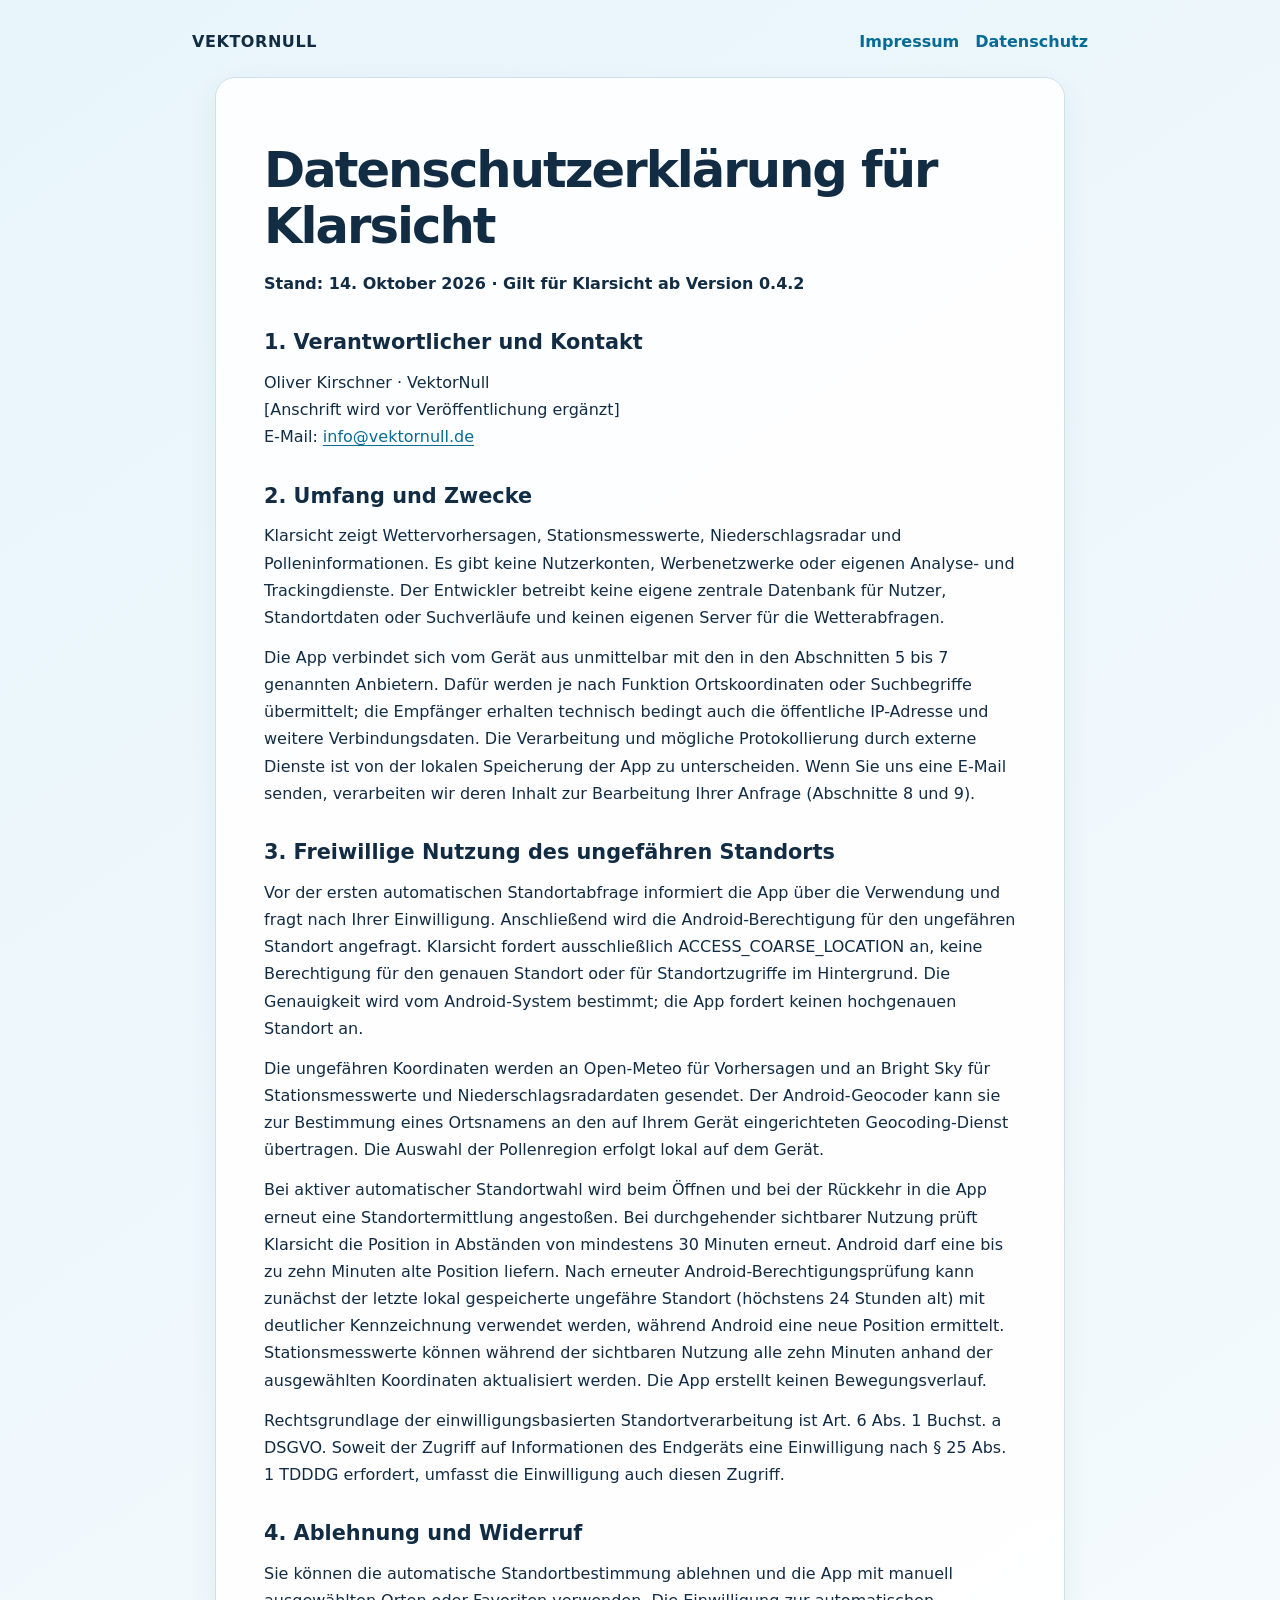
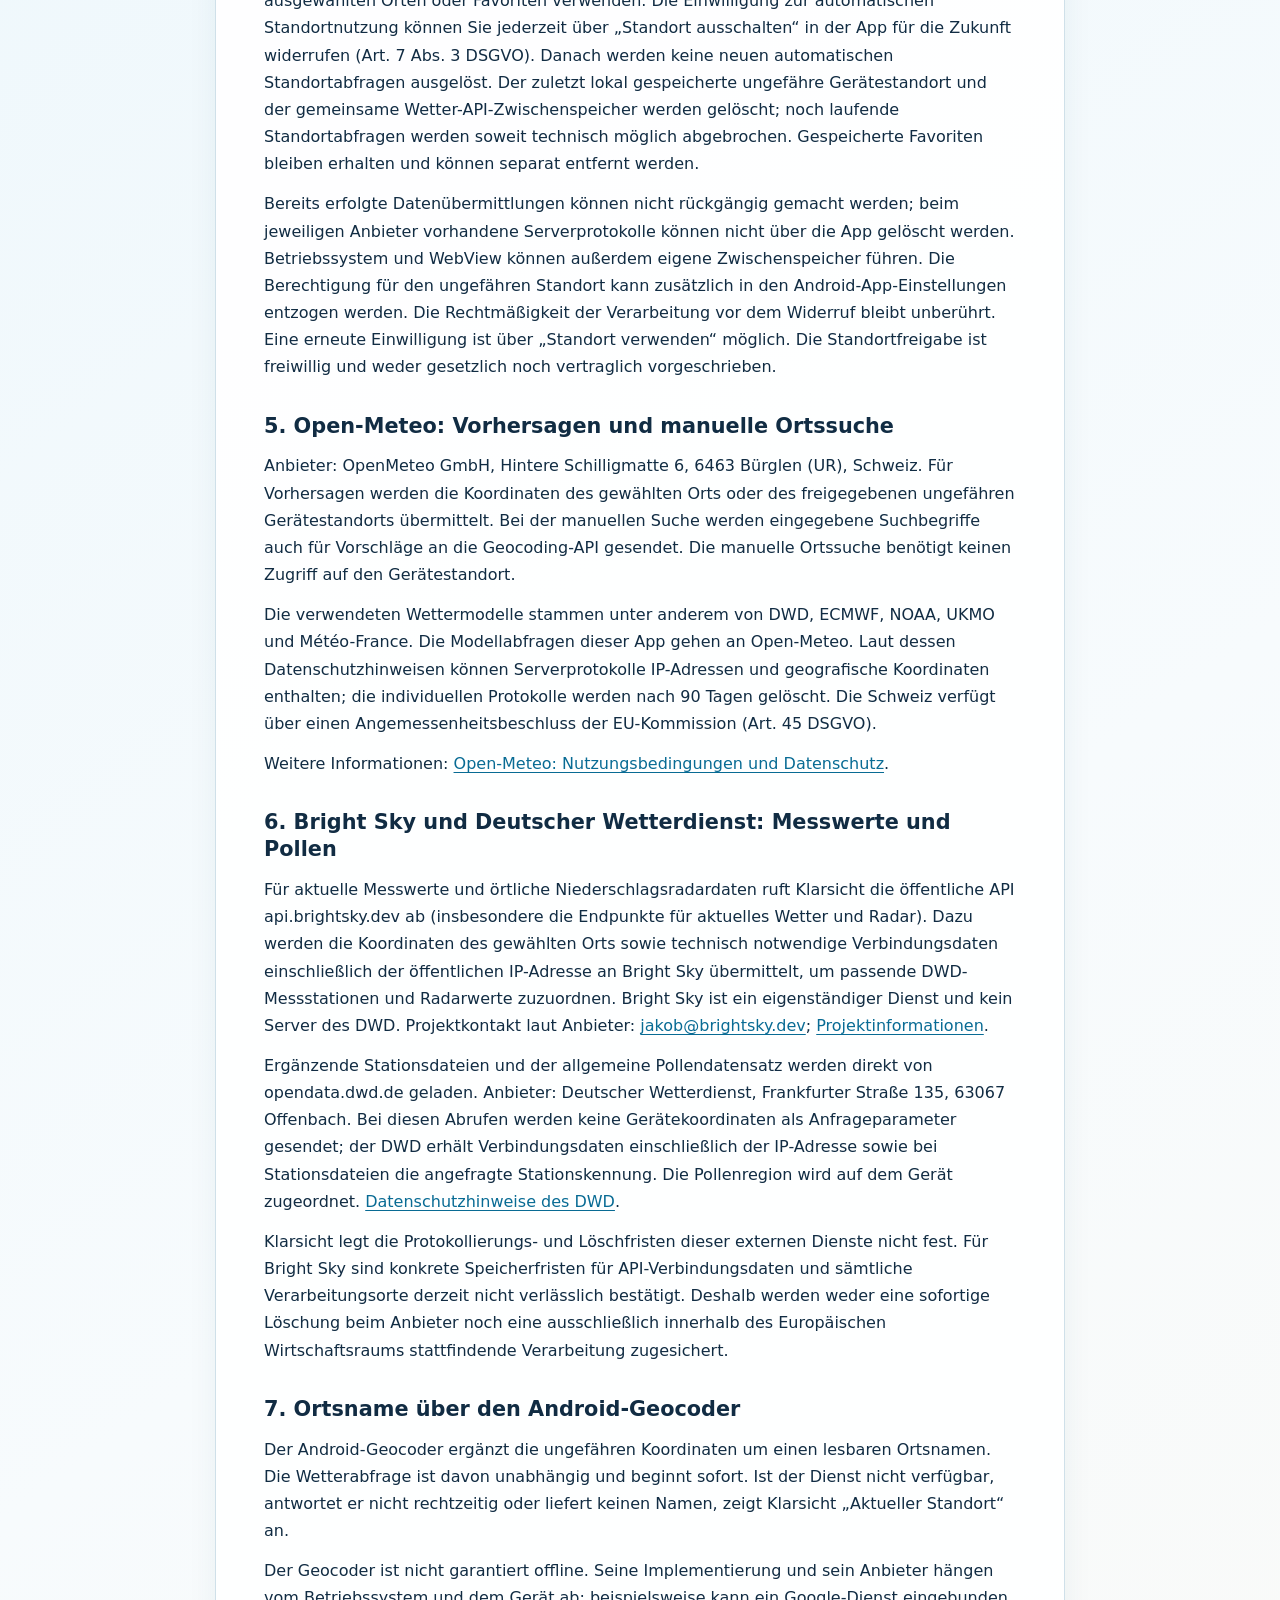
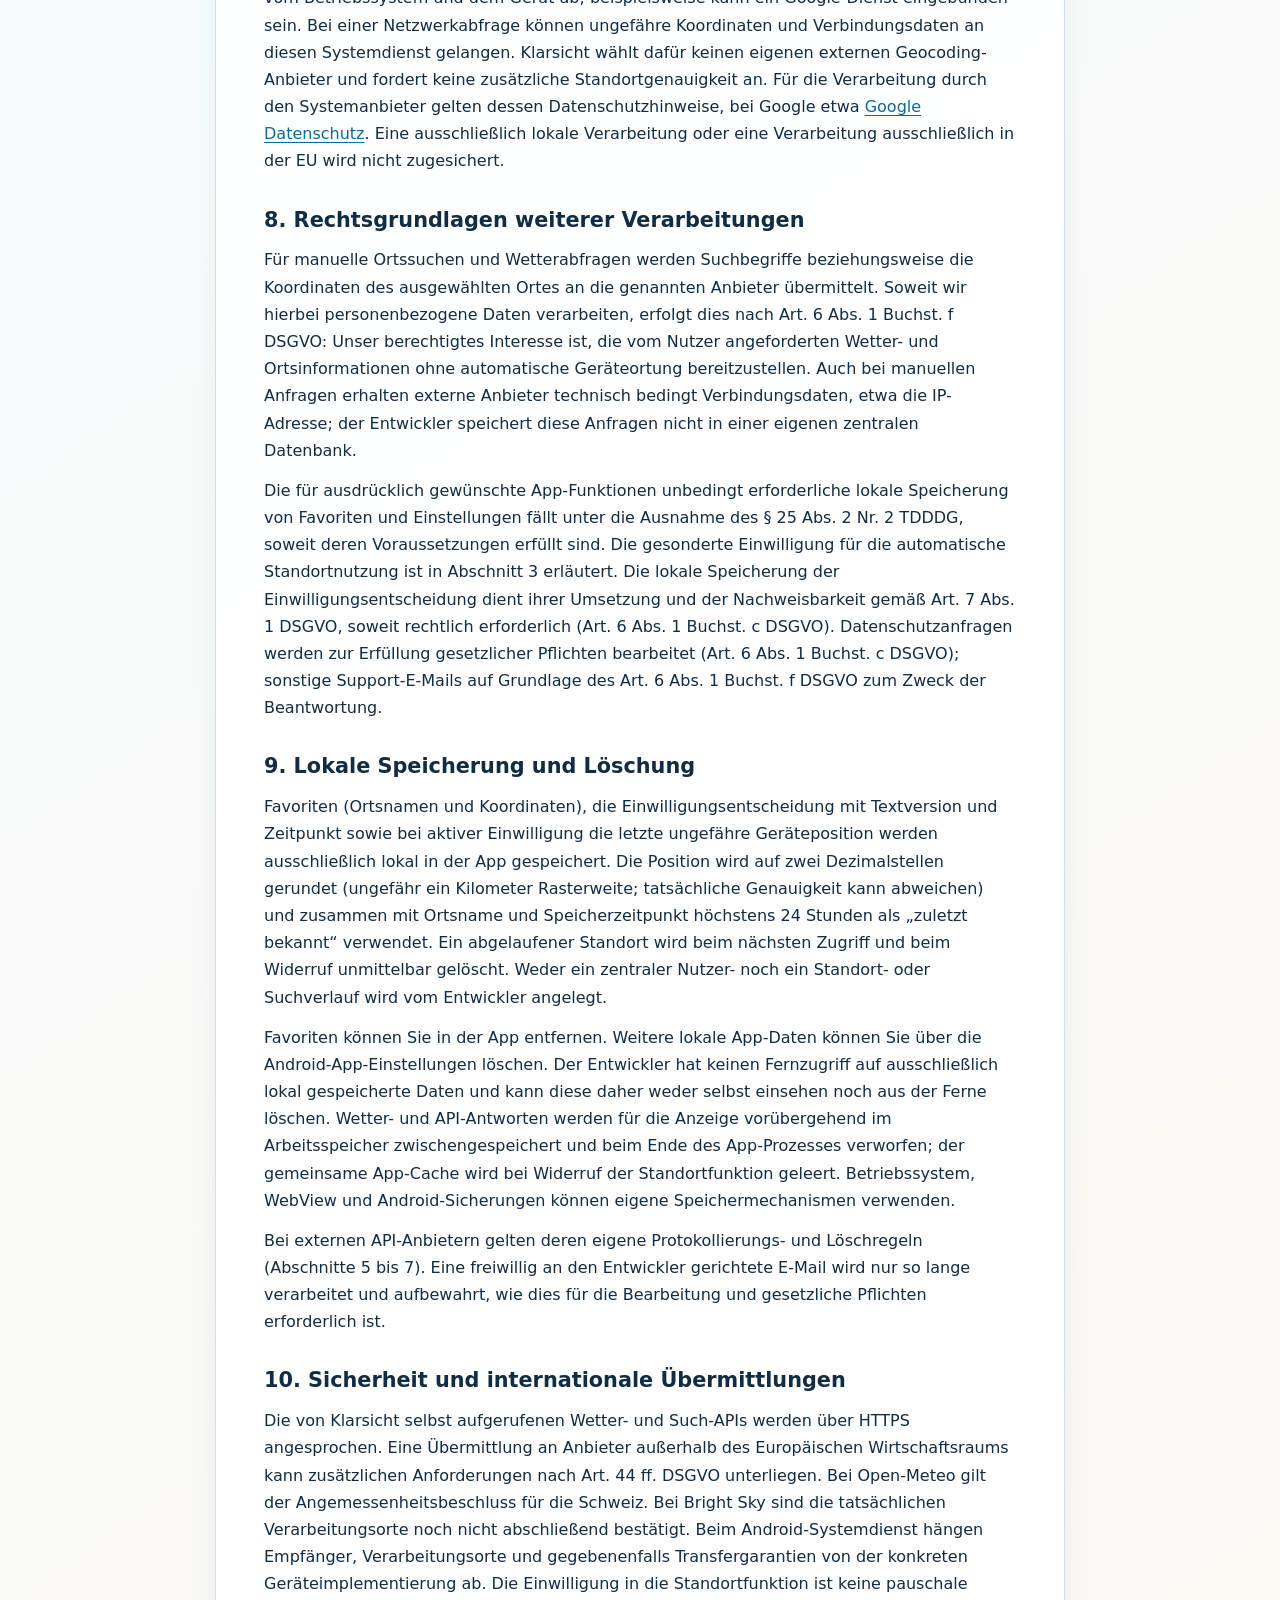
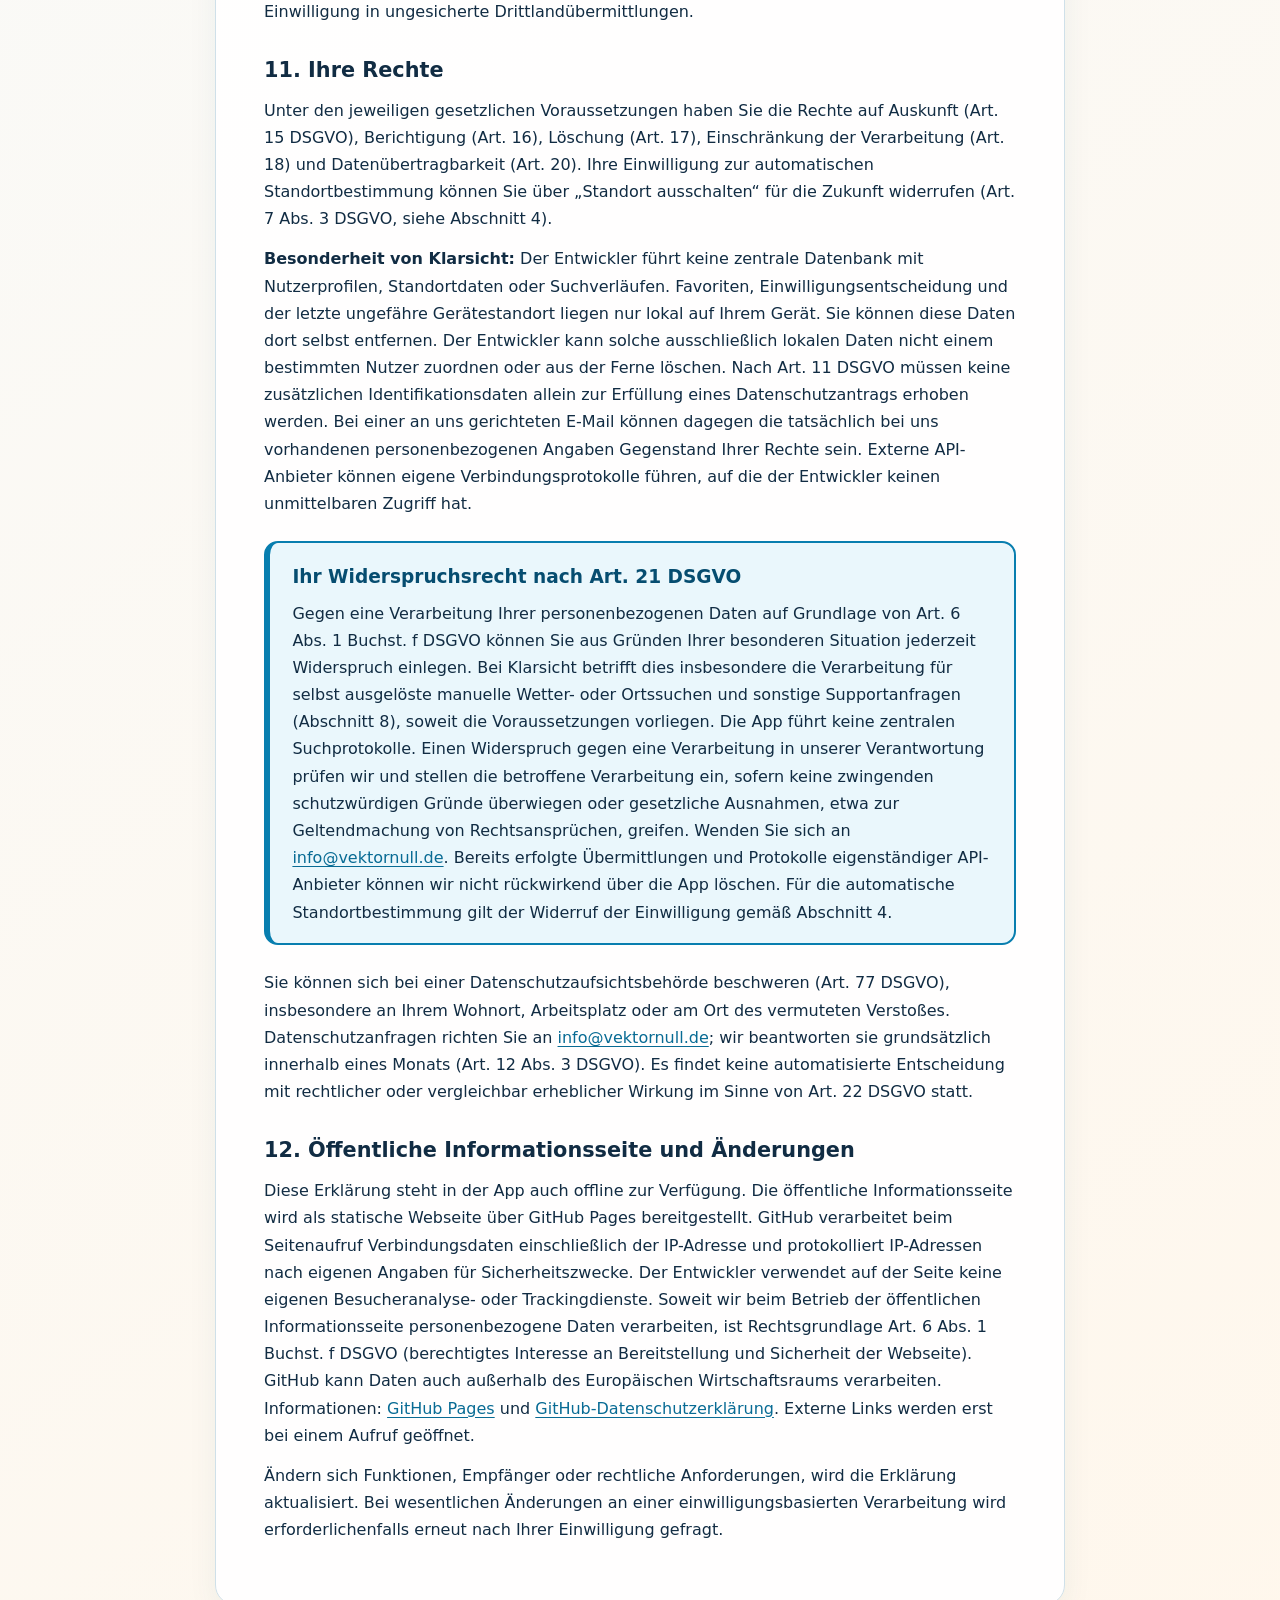
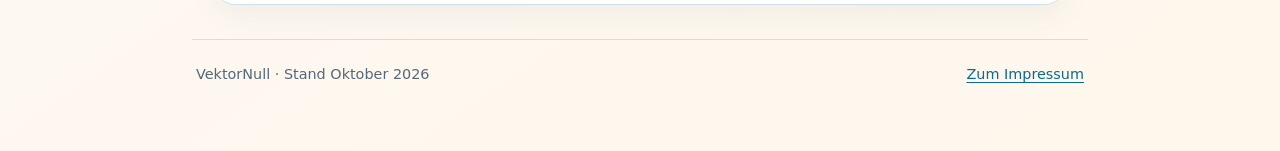
==== commit 822cec91: "Datenschutz: GitHub Pages Hosting und IP-Protokolle transparent erklären" ====
--- a/datenschutz.html
+++ b/datenschutz.html
@@ -64,8 +64,8 @@
   <p>Sie können sich bei einer Datenschutzaufsichtsbehörde beschweren (Art. 77 DSGVO), insbesondere an Ihrem Wohnort, Arbeitsplatz oder am Ort des vermuteten Verstoßes. Datenschutzanfragen richten Sie an <a href="mailto:info@vektornull.de">info@vektornull.de</a>; wir beantworten sie grundsätzlich innerhalb eines Monats (Art. 12 Abs. 3 DSGVO). Es findet keine automatisierte Entscheidung mit rechtlicher oder vergleichbar erheblicher Wirkung im Sinne von Art. 22 DSGVO statt.</p>
 
   <h2>12. Öffentliche Informationsseite und Änderungen</h2>
-  <p>Diese Erklärung steht in der App auch offline zur Verfügung. Die öffentliche Informationsseite wird über GitHub Pages bereitgestellt. Beim Aufruf erhält GitHub Verbindungsdaten einschließlich der IP-Adresse. Weitere Informationen: <a href="https://docs.github.com/de/site-policy/privacy-policies/github-general-privacy-statement" target="_blank" rel="noopener noreferrer">GitHub-Datenschutzerklärung</a>. Externe Links werden erst nach Ihrem Aufruf geöffnet.</p>
-  <p>Die Erklärung wird angepasst, wenn sich Funktionen, Empfänger oder rechtliche Anforderungen ändern. Ändert sich der Umfang der einwilligungsbasierten Standortverarbeitung, fragt die App erforderlichenfalls erneut nach Ihrer Einwilligung.</p>
+  <p>Diese Erklärung steht in der App auch offline zur Verfügung. Die öffentliche Informationsseite wird als statische Webseite über GitHub Pages bereitgestellt. GitHub verarbeitet beim Seitenaufruf Verbindungsdaten einschließlich der IP-Adresse und protokolliert IP-Adressen nach eigenen Angaben für Sicherheitszwecke. Der Entwickler verwendet auf der Seite keine eigenen Besucheranalyse- oder Trackingdienste. Soweit wir beim Betrieb der öffentlichen Informationsseite personenbezogene Daten verarbeiten, ist Rechtsgrundlage Art. 6 Abs. 1 Buchst. f DSGVO (berechtigtes Interesse an Bereitstellung und Sicherheit der Webseite). GitHub kann Daten auch außerhalb des Europäischen Wirtschaftsraums verarbeiten. Informationen: <a href="https://docs.github.com/de/pages/getting-started-with-github-pages/what-is-github-pages" target="_blank" rel="noopener noreferrer">GitHub Pages</a> und <a href="https://docs.github.com/de/site-policy/privacy-policies/github-general-privacy-statement" target="_blank" rel="noopener noreferrer">GitHub-Datenschutzerklärung</a>. Externe Links werden erst bei einem Aufruf geöffnet.</p>
+  <p>Ändern sich Funktionen, Empfänger oder rechtliche Anforderungen, wird die Erklärung aktualisiert. Bei wesentlichen Änderungen an einer einwilligungsbasierten Verarbeitung wird erforderlichenfalls erneut nach Ihrer Einwilligung gefragt.</p>
 
     </main>
     <footer class="site-footer"><span>VektorNull · Stand Oktober 2026</span><a href="index.html">Zum Impressum</a></footer>
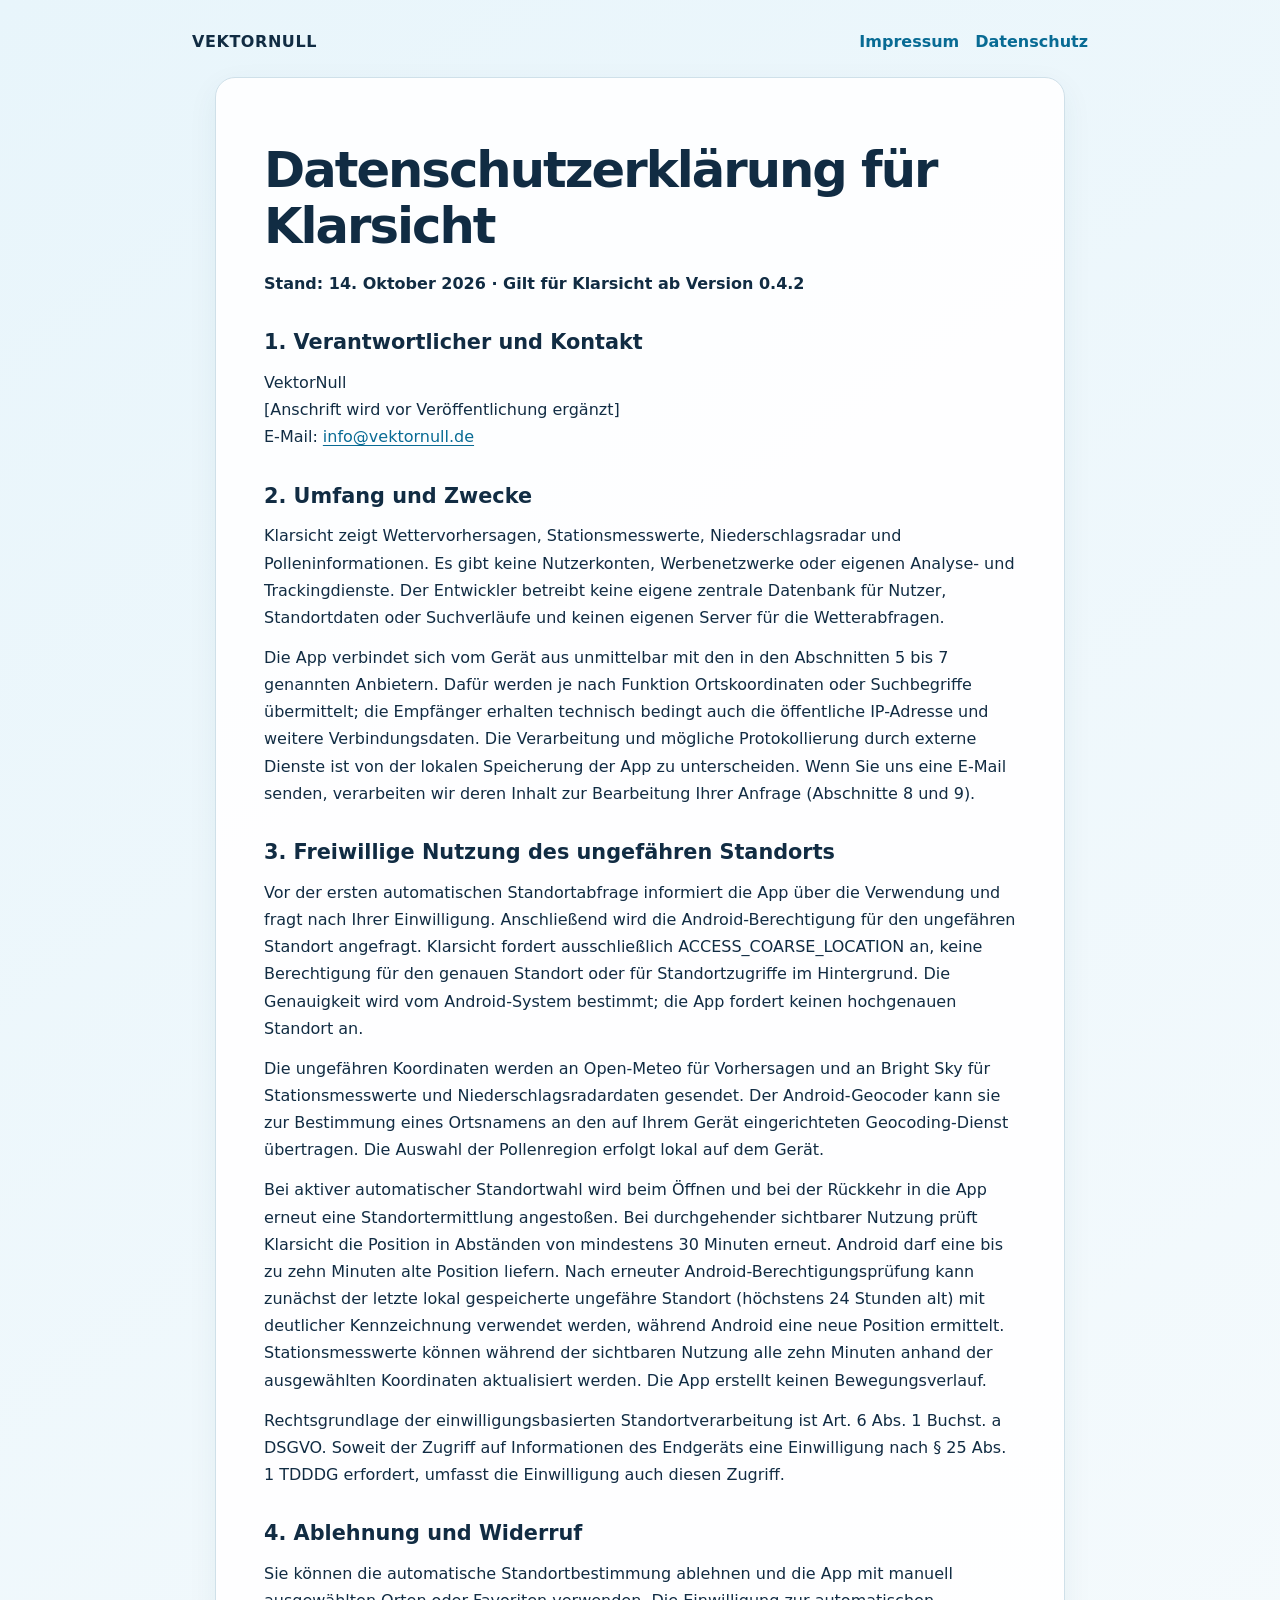
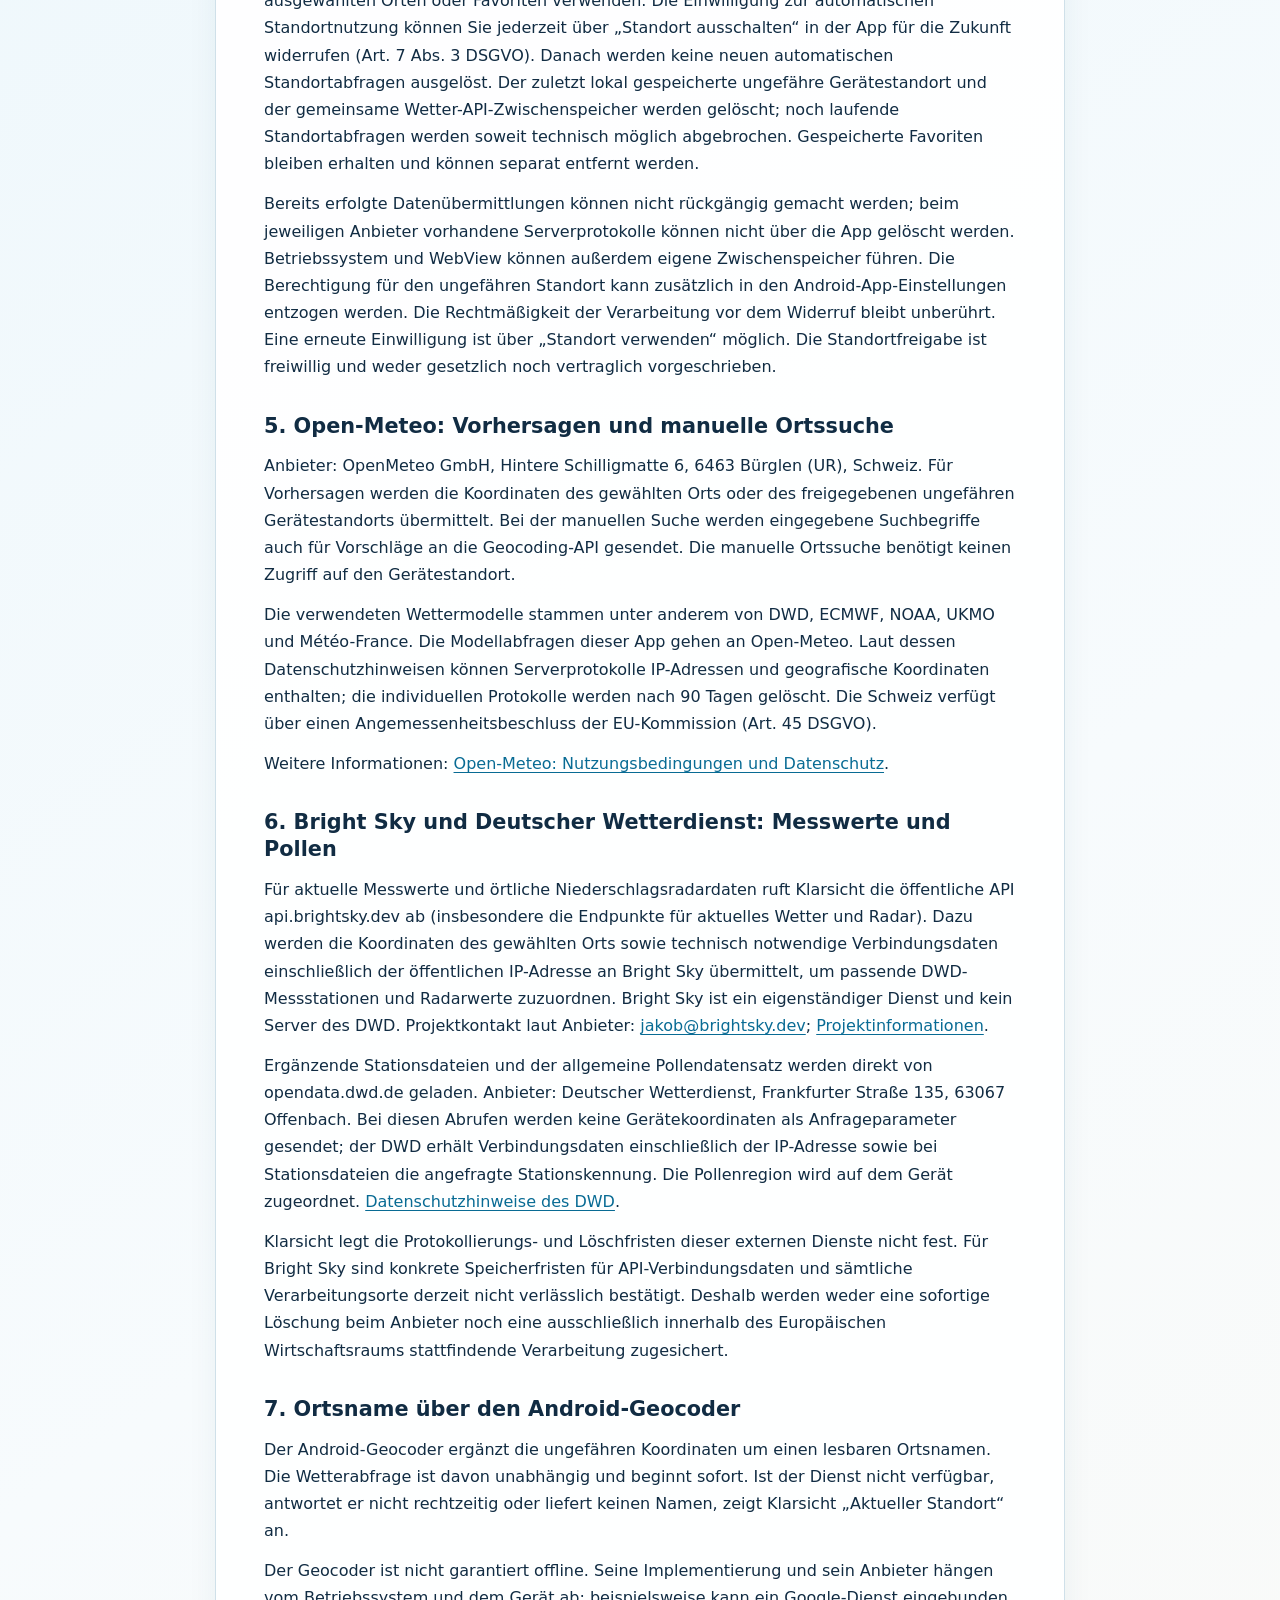
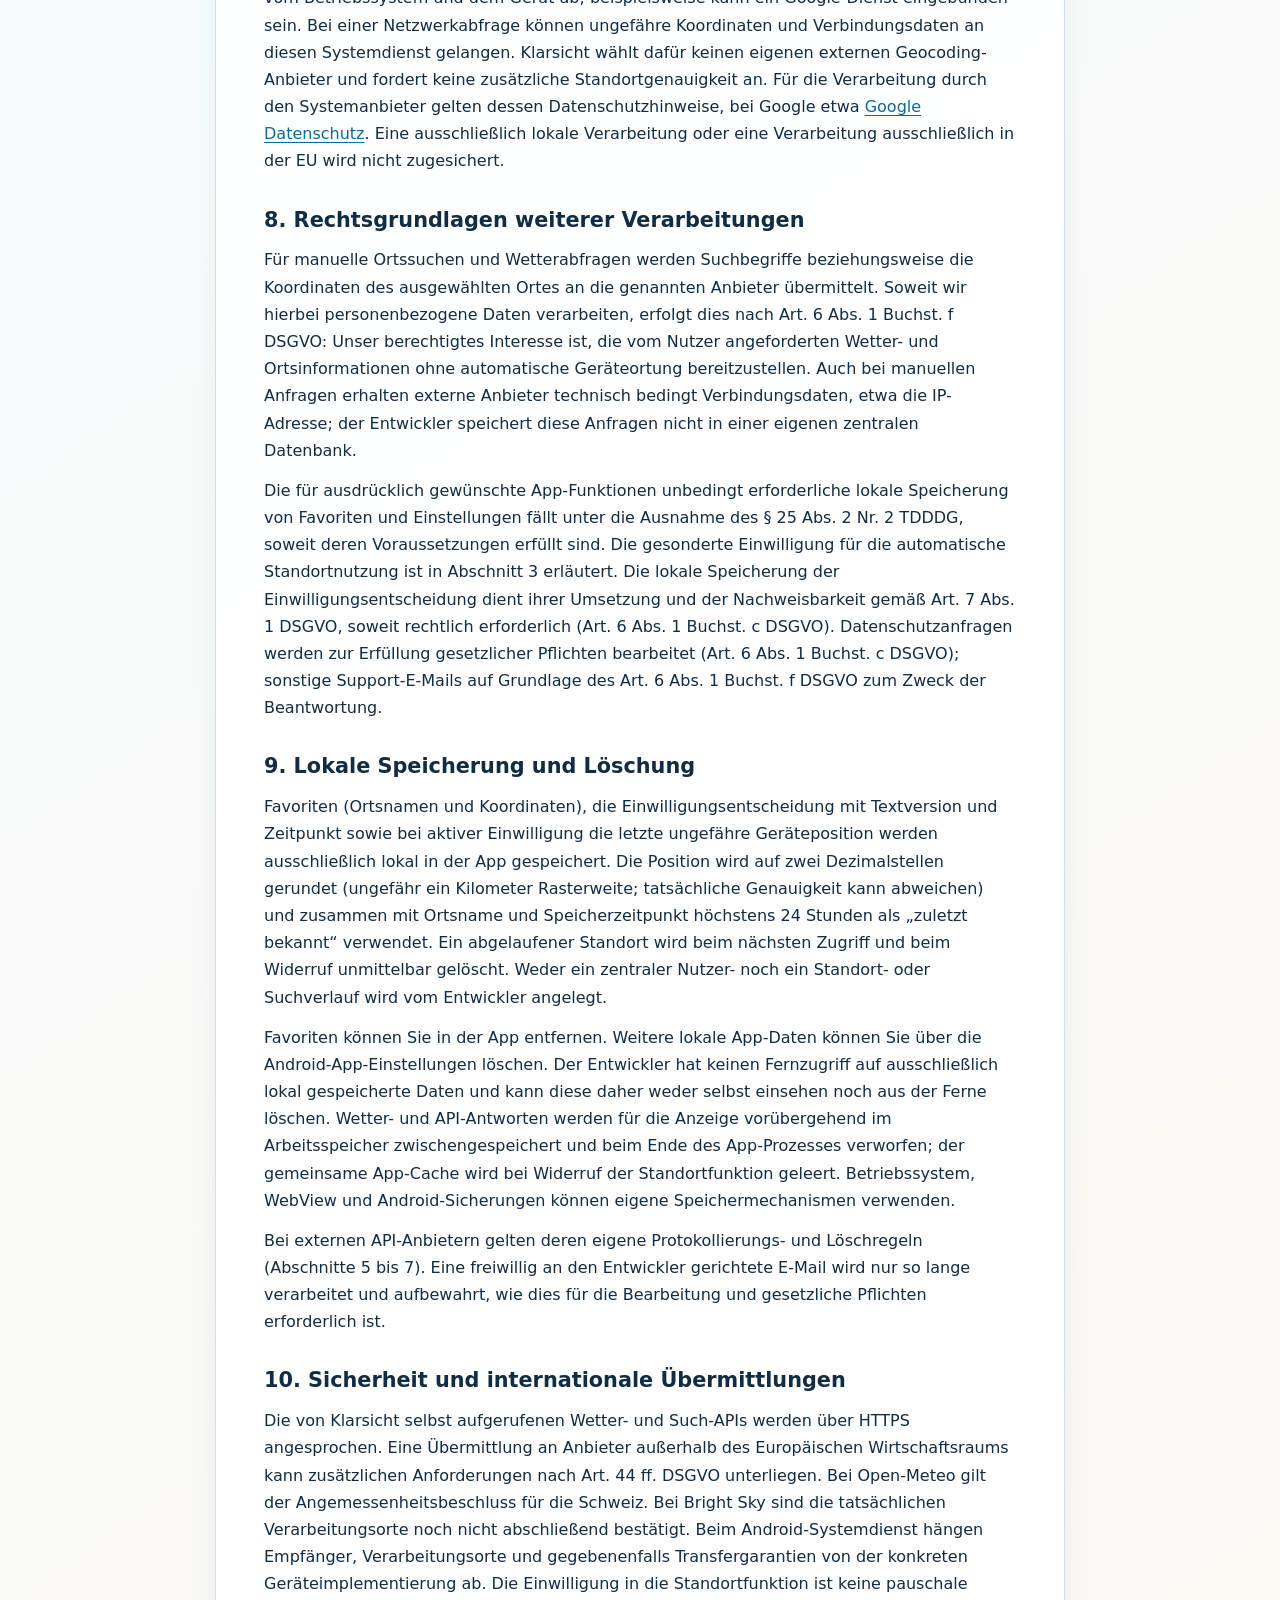
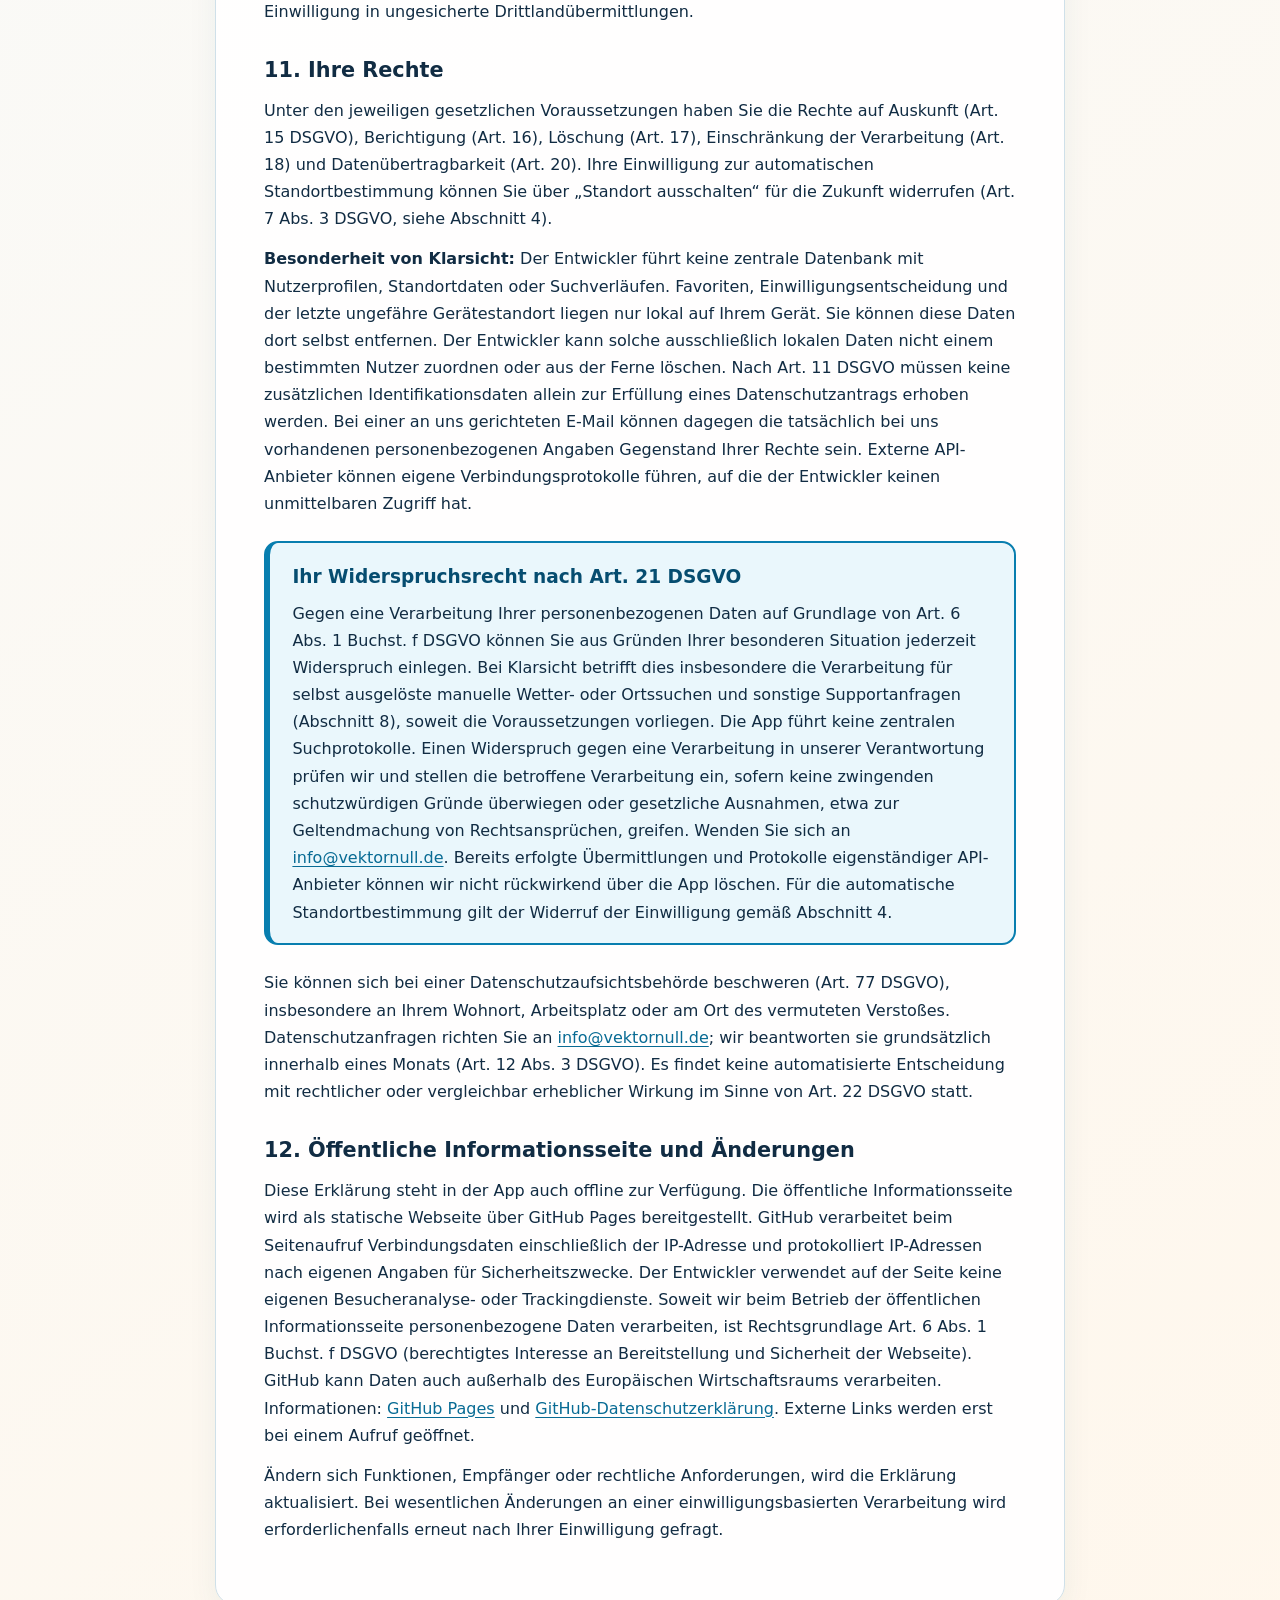
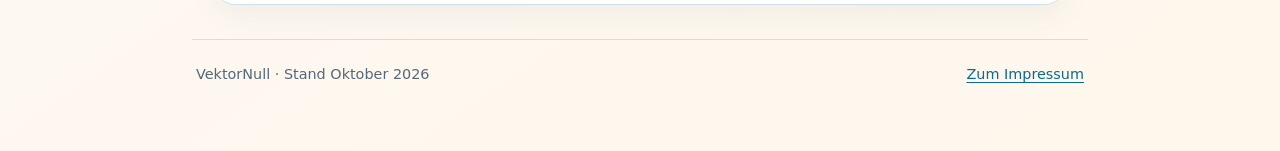
==== commit 70fd8ede: "Remove personal name from pre-release legal page" ====
--- a/datenschutz.html
+++ b/datenschutz.html
@@ -15,7 +15,7 @@
   <p><strong>Stand: 14. Oktober 2026 · Gilt für Klarsicht ab Version 0.4.2</strong></p>
 
   <h2>1. Verantwortlicher und Kontakt</h2>
-  <p>Oliver Kirschner · VektorNull<br>[Anschrift wird vor Veröffentlichung ergänzt]<br>E-Mail: <a href="mailto:info@vektornull.de">info@vektornull.de</a></p>
+  <p>VektorNull<br>[Anschrift wird vor Veröffentlichung ergänzt]<br>E-Mail: <a href="mailto:info@vektornull.de">info@vektornull.de</a></p>
 
   <h2>2. Umfang und Zwecke</h2>
   <p>Klarsicht zeigt Wettervorhersagen, Stationsmesswerte, Niederschlagsradar und Polleninformationen. Es gibt keine Nutzerkonten, Werbenetzwerke oder eigenen Analyse- und Trackingdienste. Der Entwickler betreibt keine eigene zentrale Datenbank für Nutzer, Standortdaten oder Suchverläufe und keinen eigenen Server für die Wetterabfragen.</p>
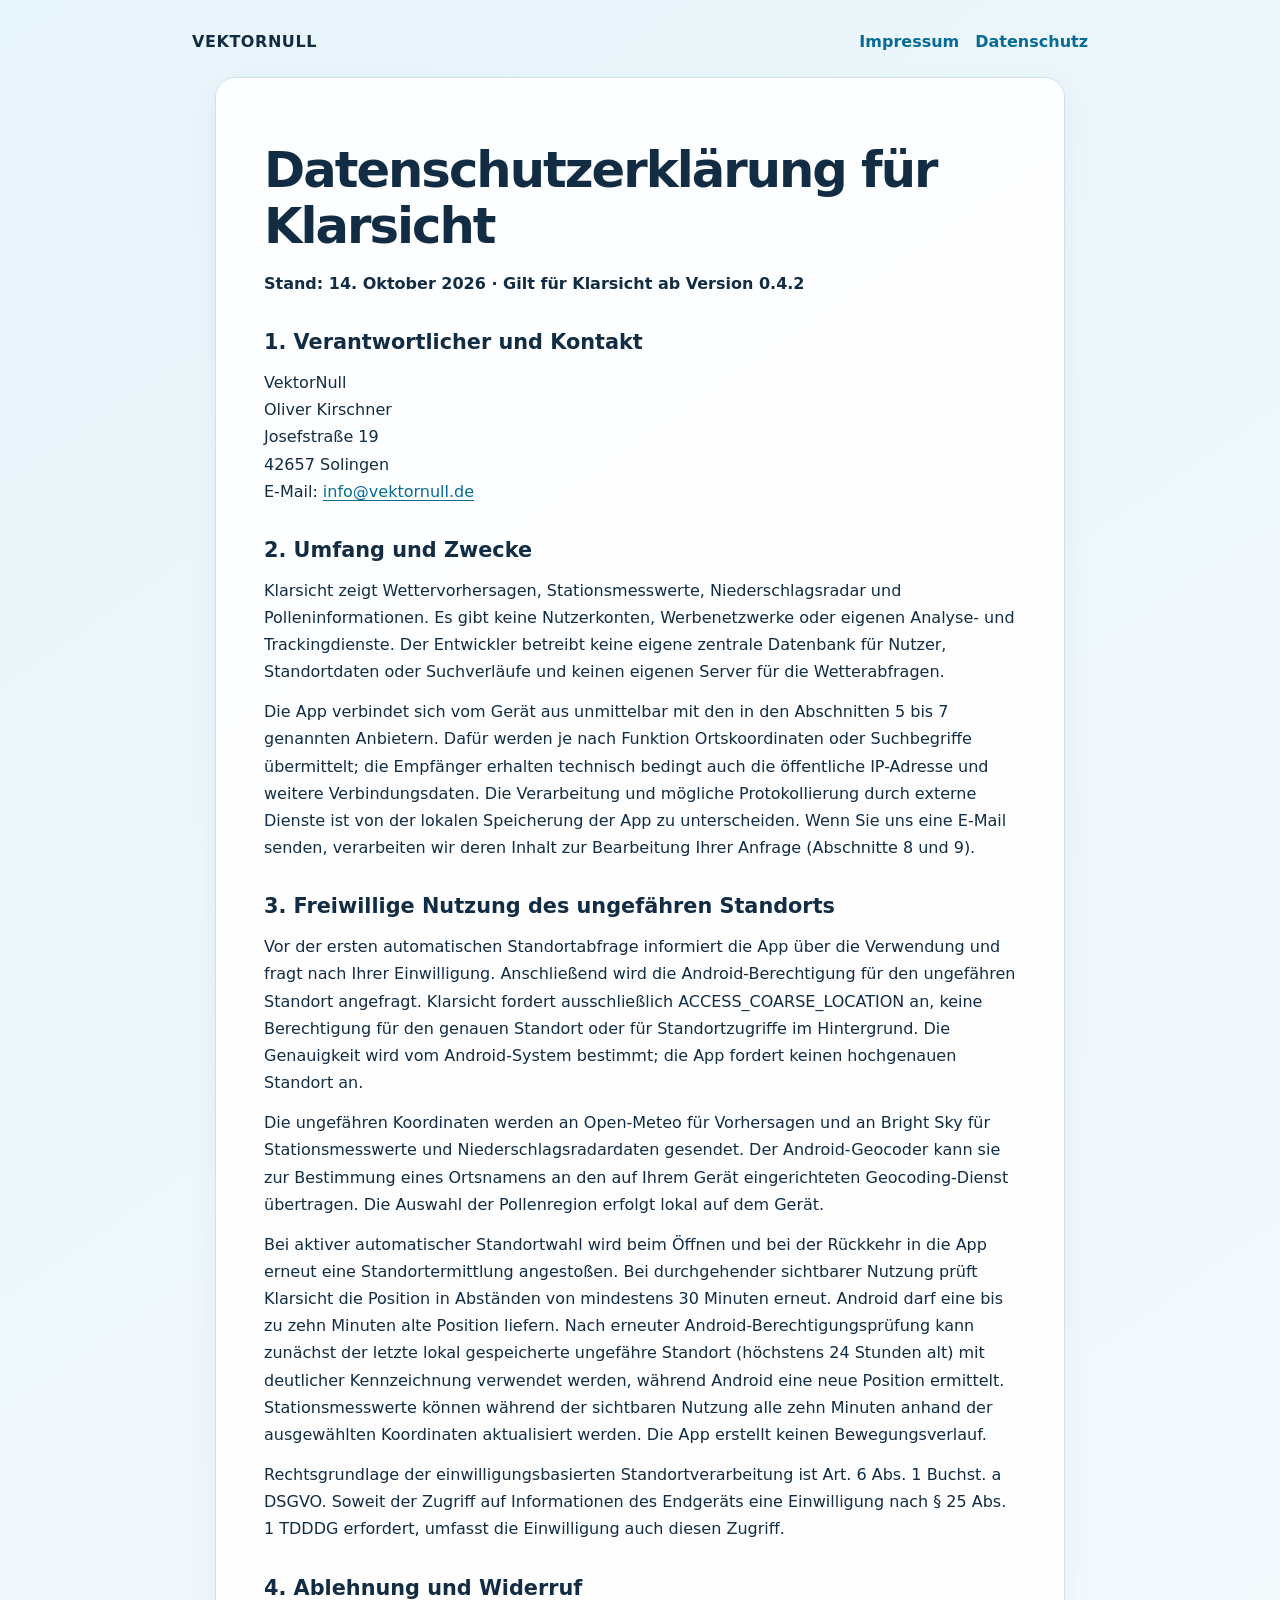
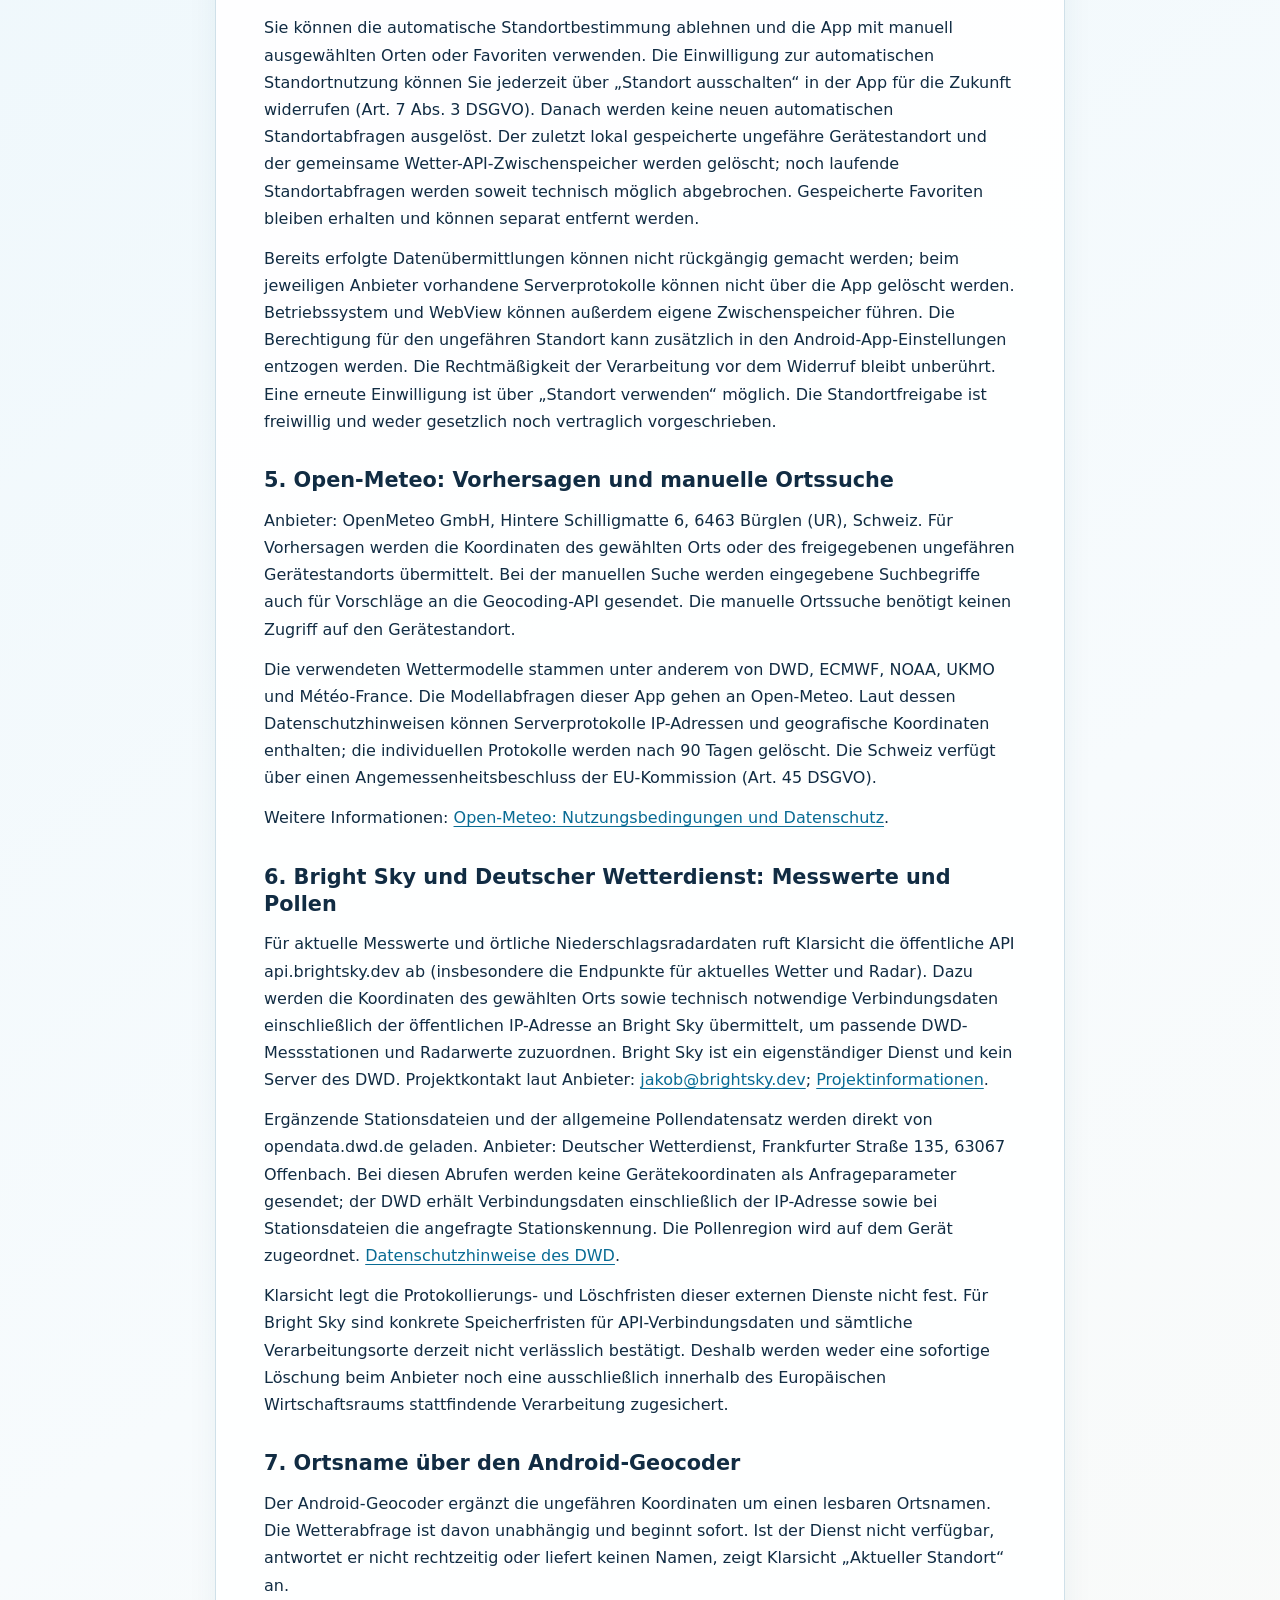
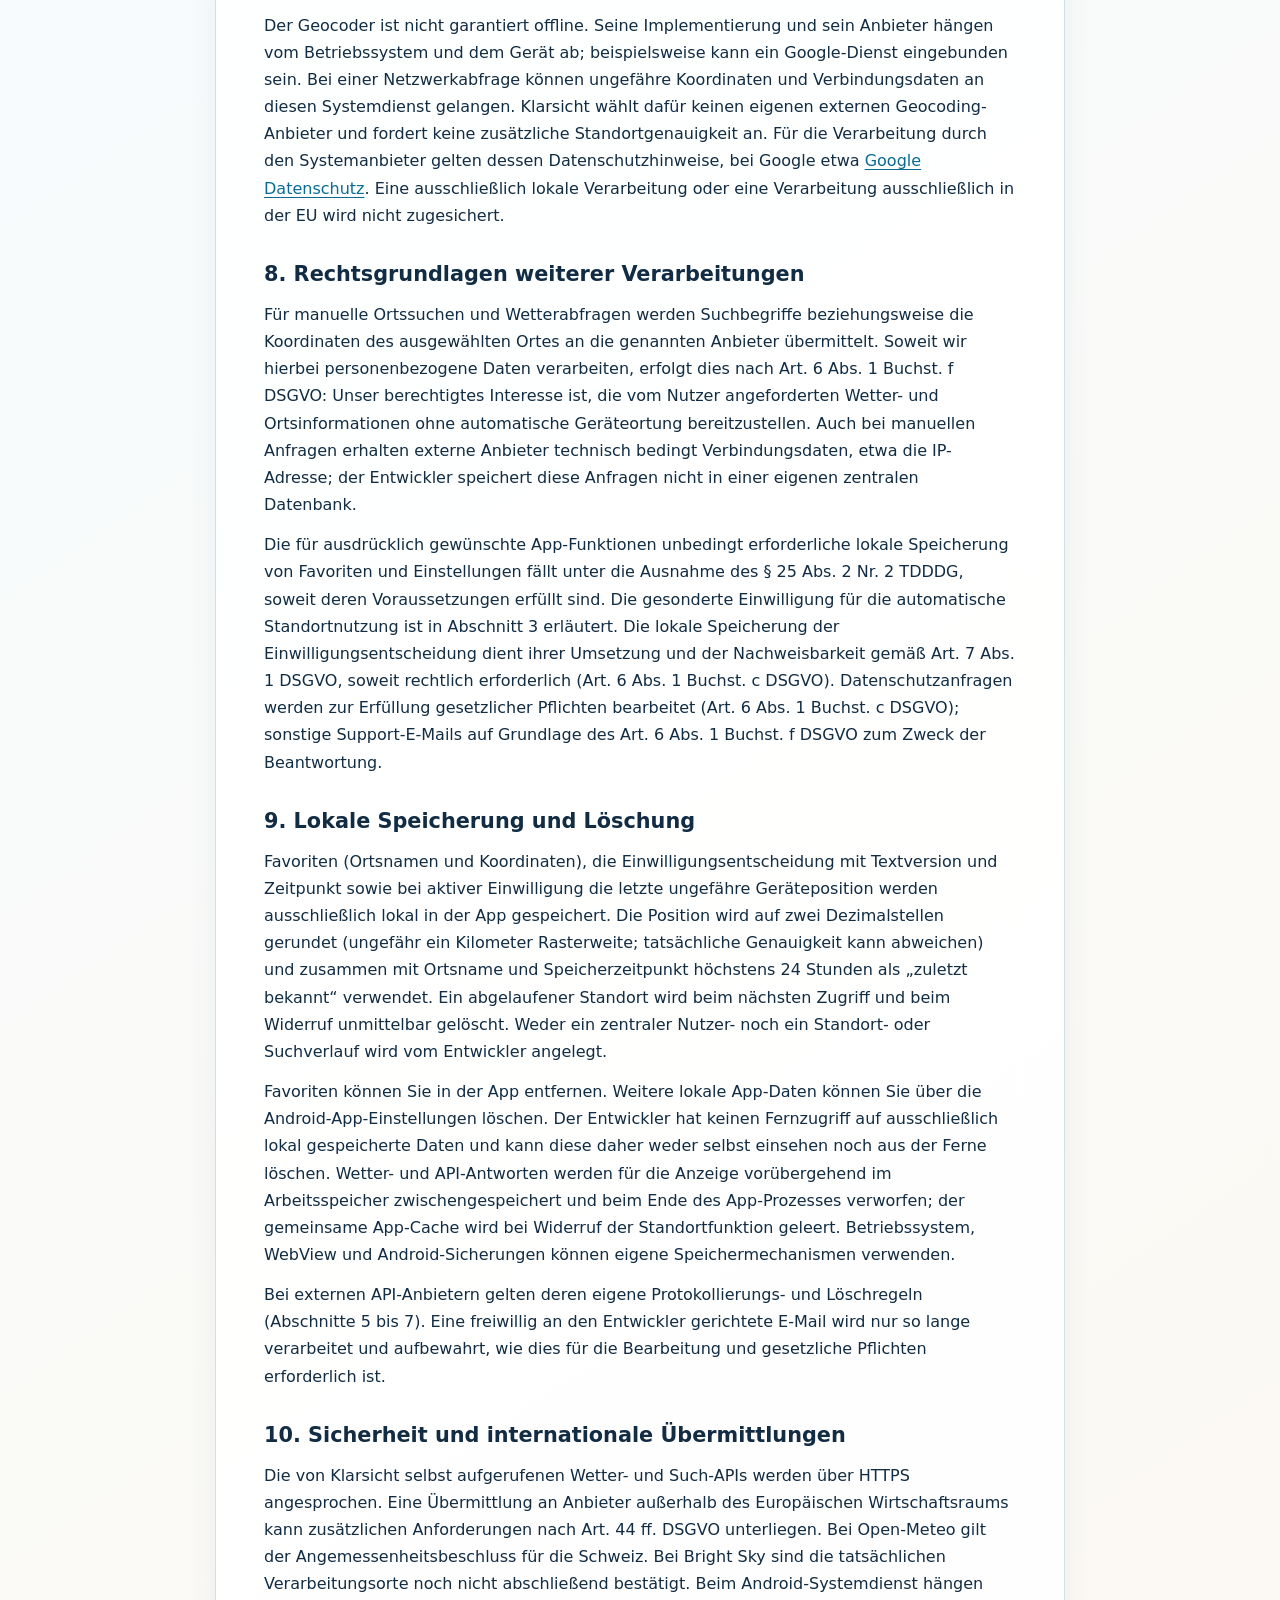
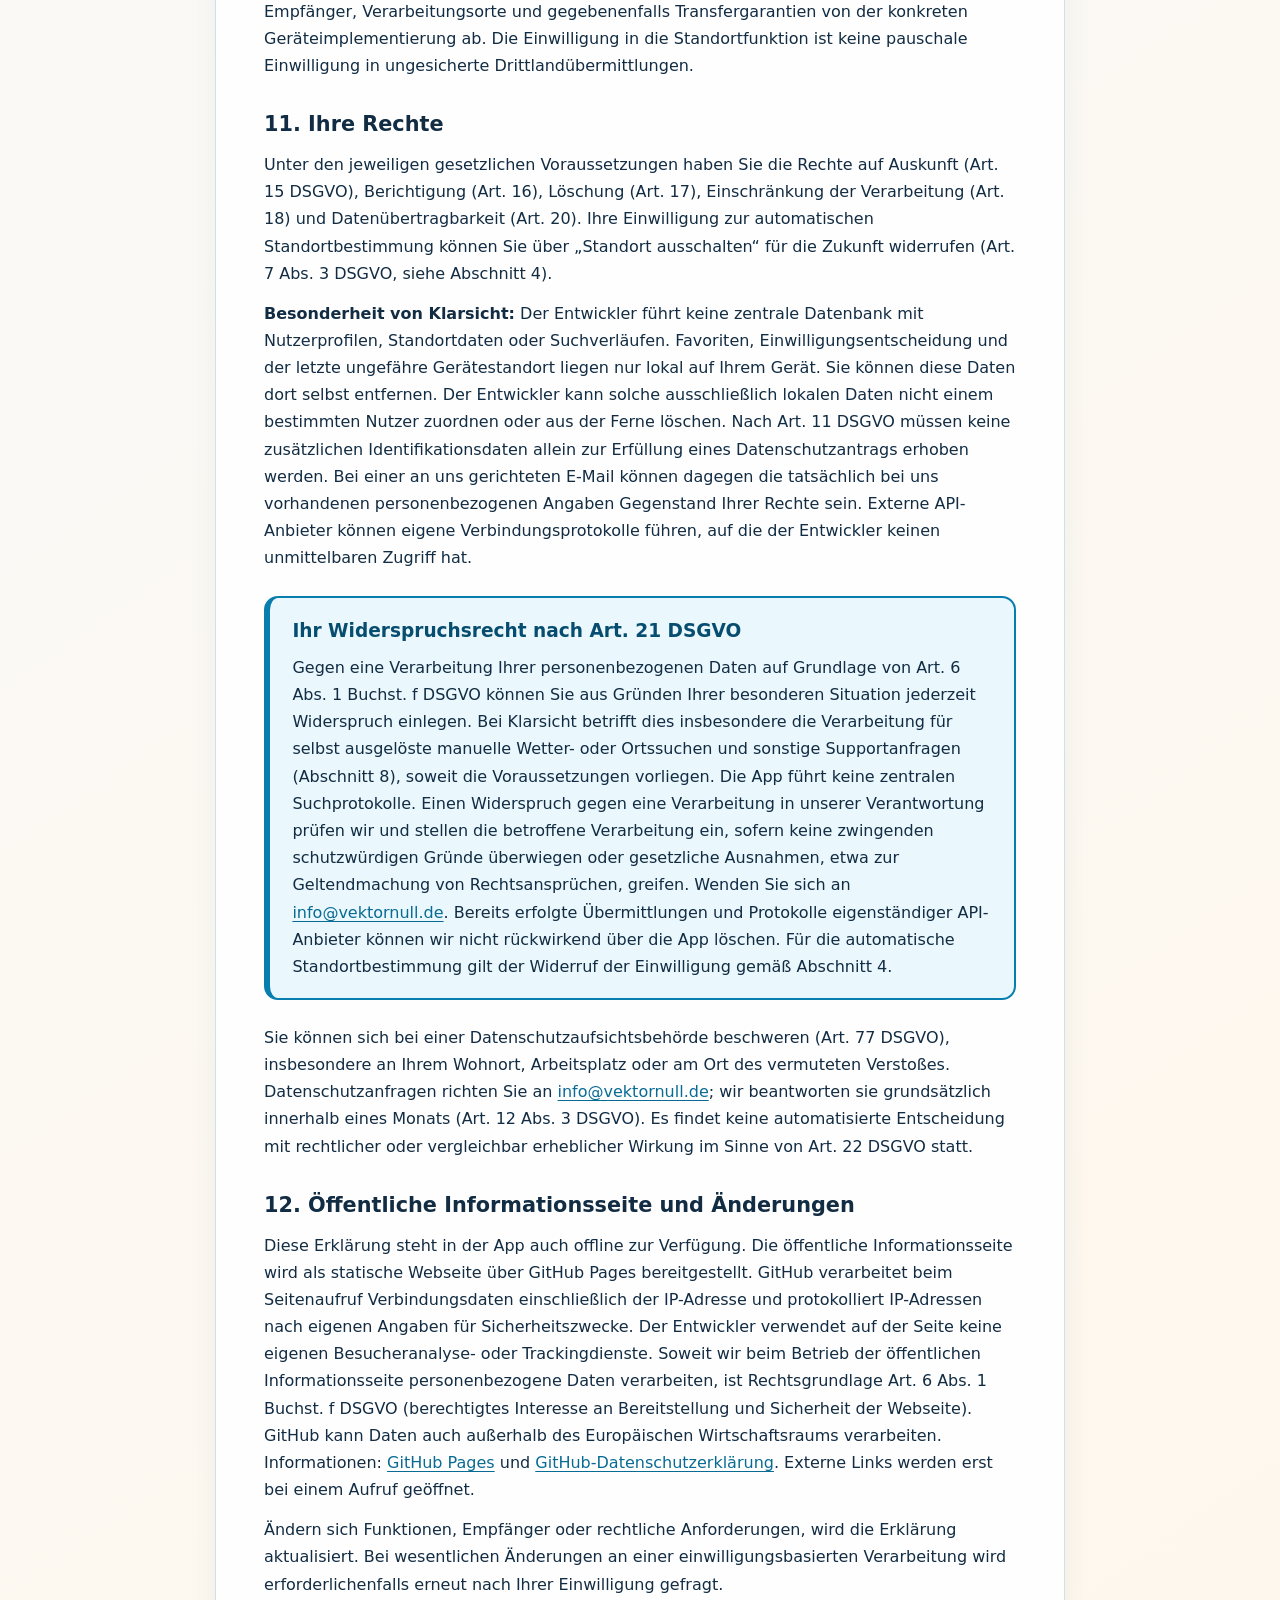
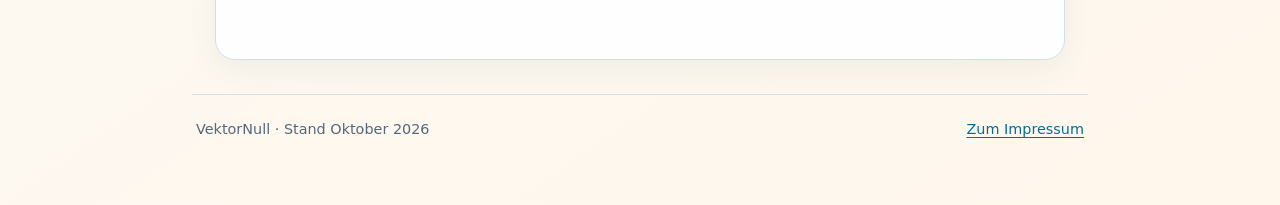
==== commit 251e0e0a: "Rechtliches: Anbietername und Anschrift ergänzen" ====
--- a/datenschutz.html
+++ b/datenschutz.html
@@ -15,7 +15,7 @@
   <p><strong>Stand: 14. Oktober 2026 · Gilt für Klarsicht ab Version 0.4.2</strong></p>
 
   <h2>1. Verantwortlicher und Kontakt</h2>
-  <p>VektorNull<br>[Anschrift wird vor Veröffentlichung ergänzt]<br>E-Mail: <a href="mailto:info@vektornull.de">info@vektornull.de</a></p>
+  <p>VektorNull<br>Oliver Kirschner<br>Josefstraße 19<br>42657 Solingen<br>E-Mail: <a href="mailto:info@vektornull.de">info@vektornull.de</a></p>
 
   <h2>2. Umfang und Zwecke</h2>
   <p>Klarsicht zeigt Wettervorhersagen, Stationsmesswerte, Niederschlagsradar und Polleninformationen. Es gibt keine Nutzerkonten, Werbenetzwerke oder eigenen Analyse- und Trackingdienste. Der Entwickler betreibt keine eigene zentrale Datenbank für Nutzer, Standortdaten oder Suchverläufe und keinen eigenen Server für die Wetterabfragen.</p>
